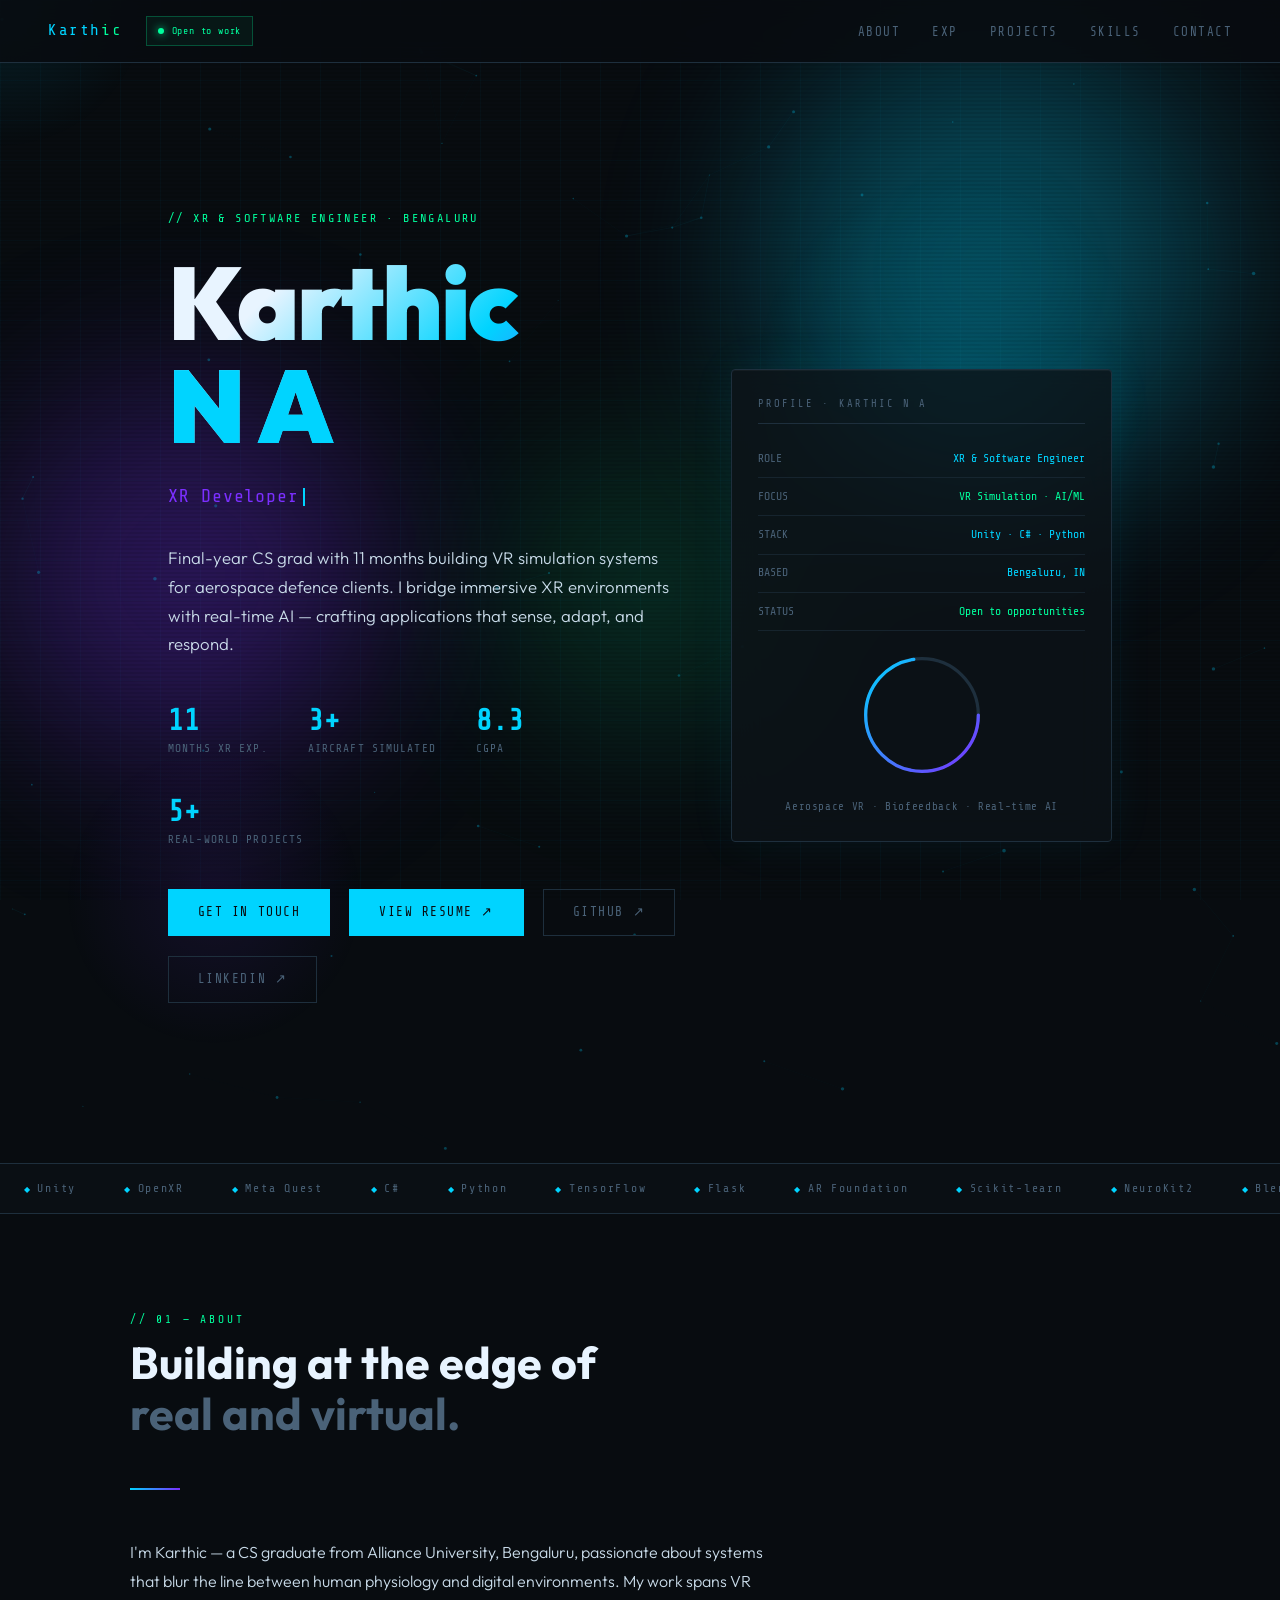
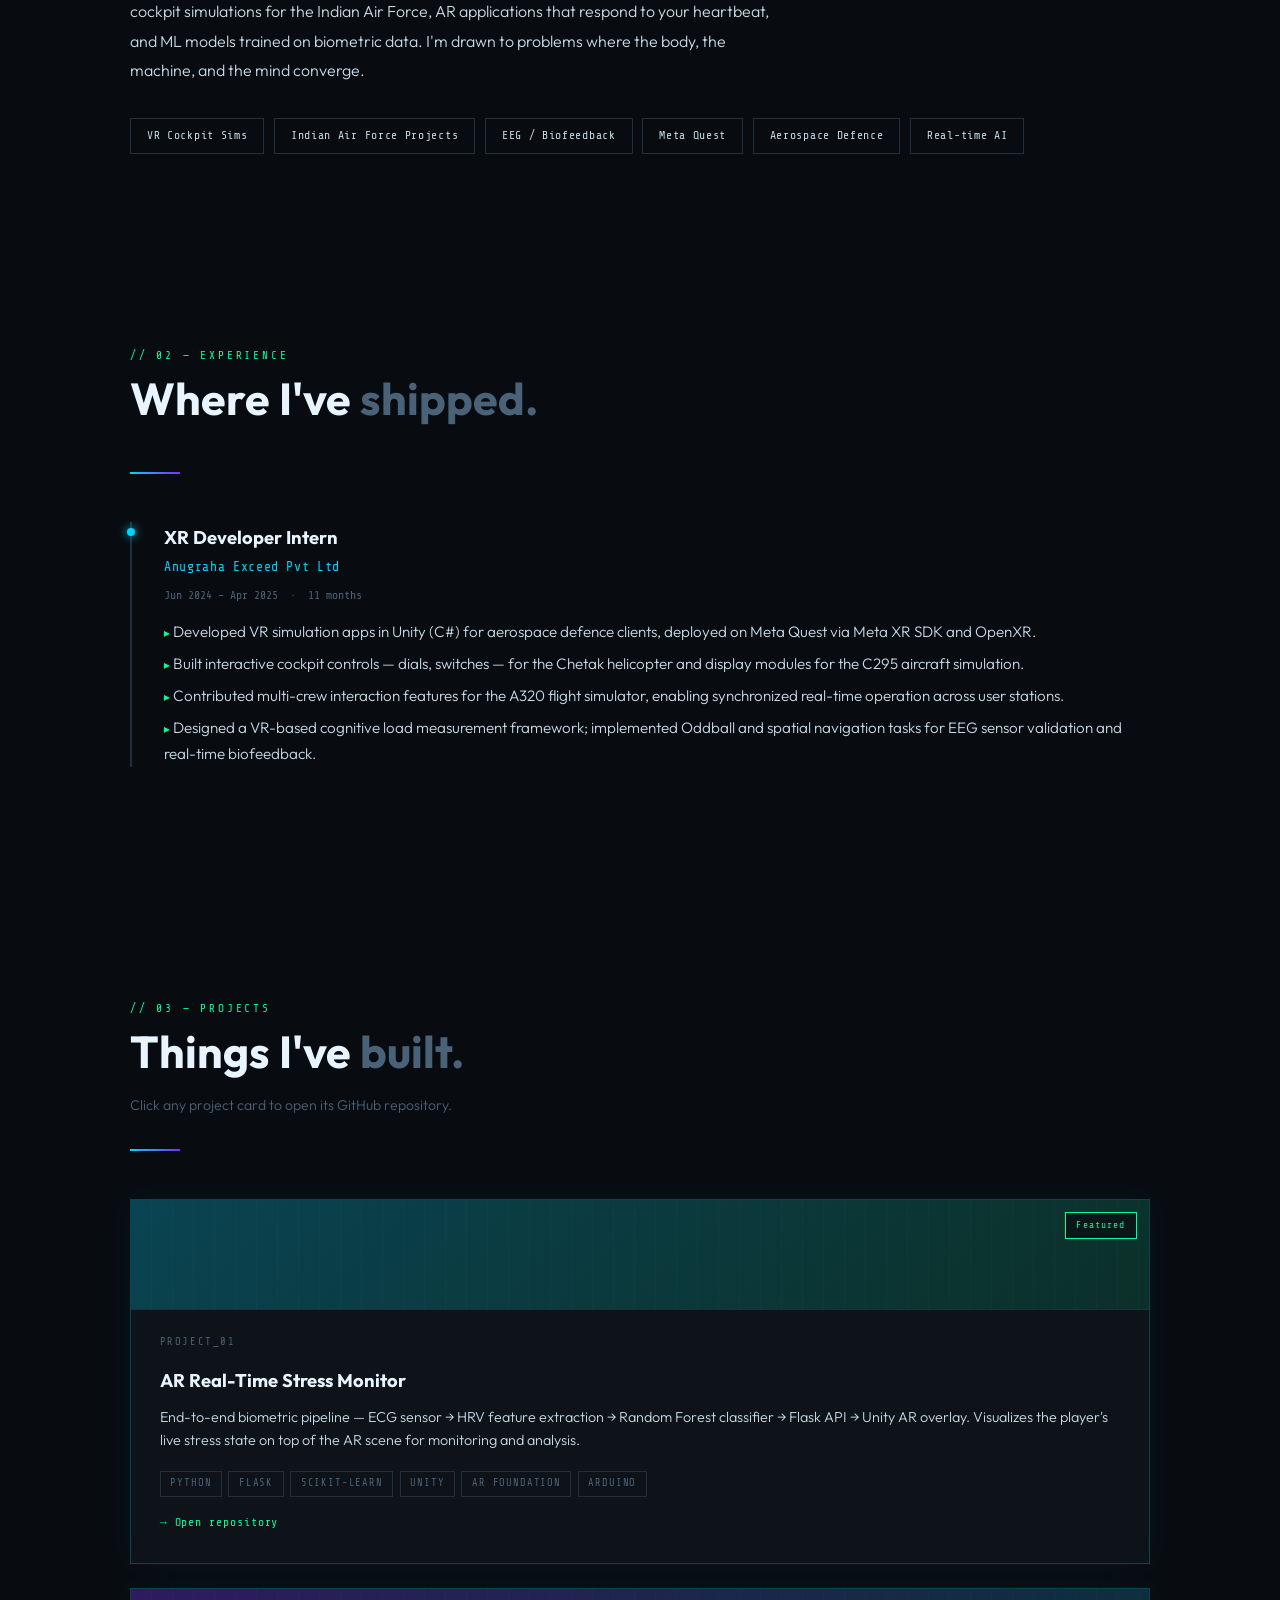
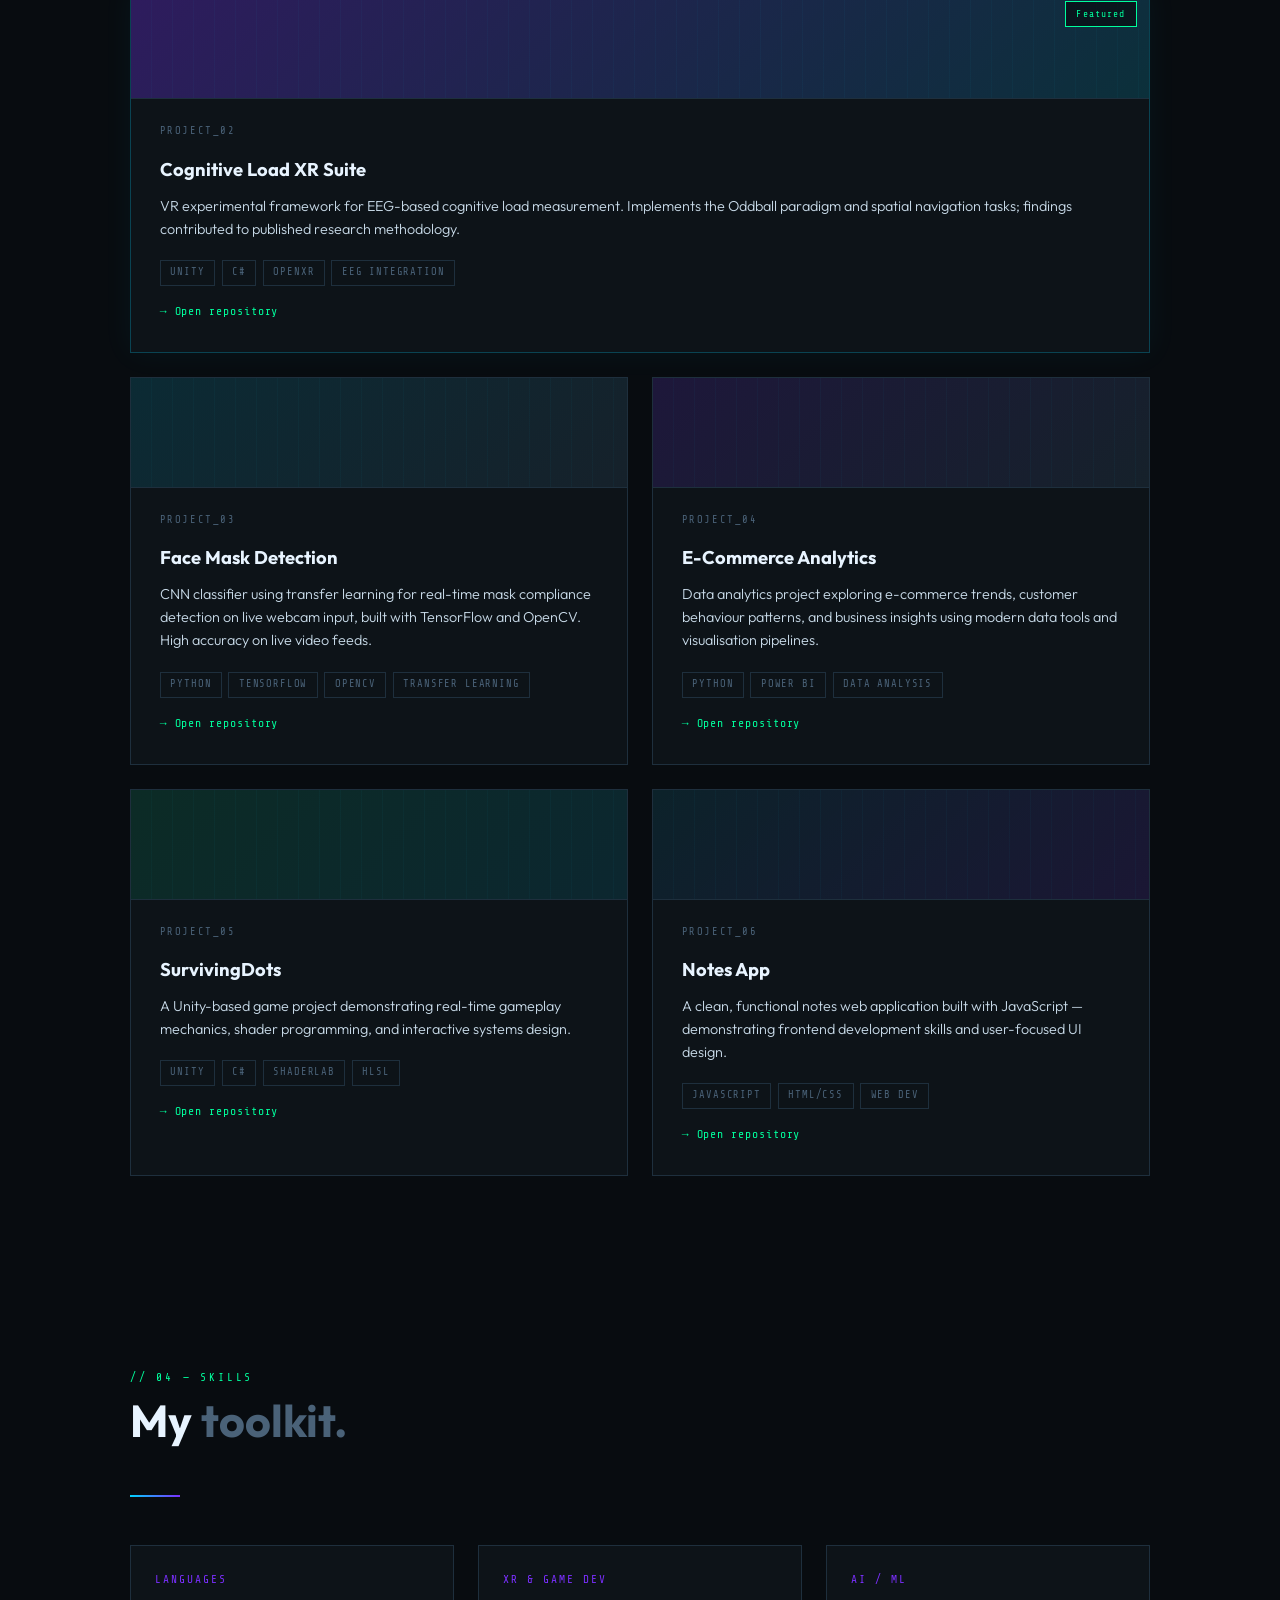
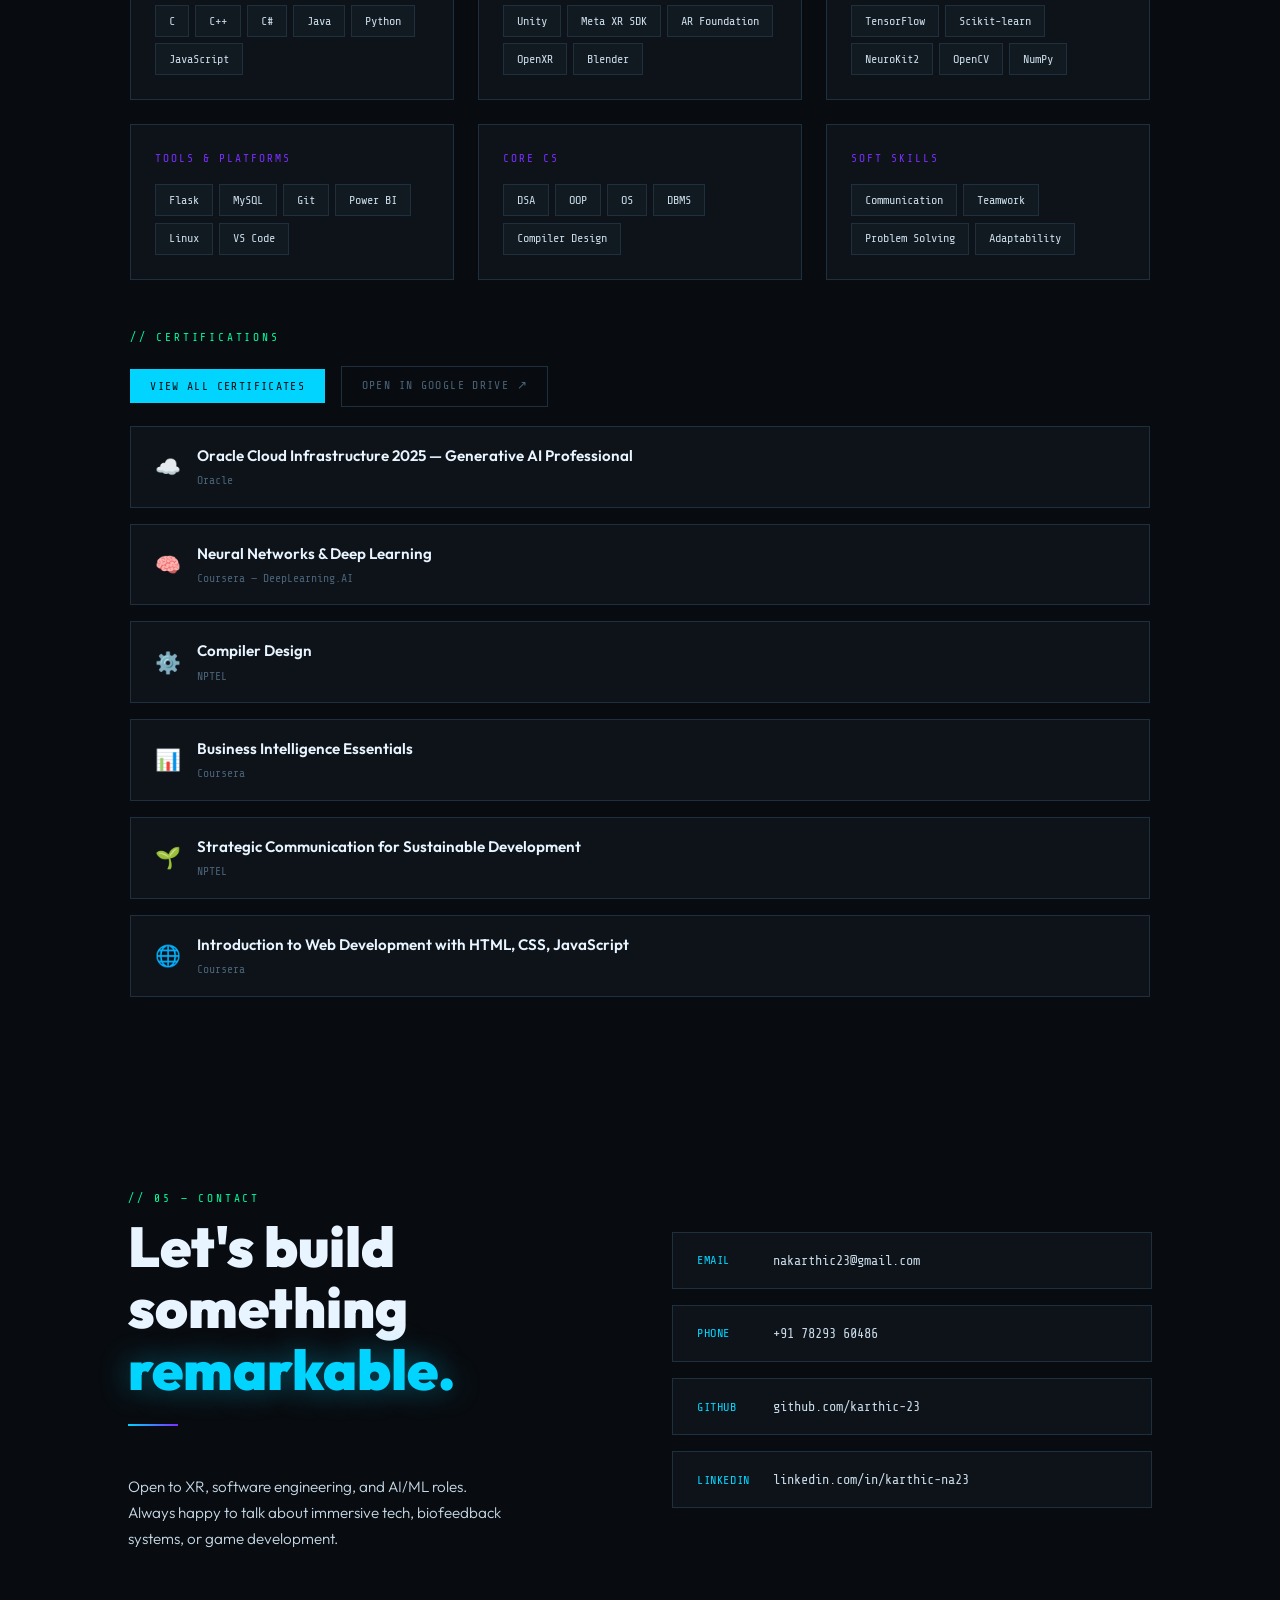
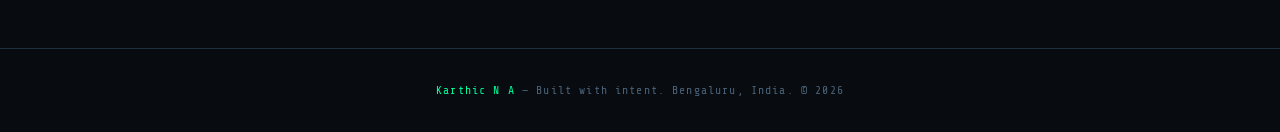
==== index.html @ c088cf27 "Rename Karthic-Portfolio.html to index.html" ====
<!DOCTYPE html>
<html lang="en">
<head>
<meta charset="UTF-8" />
<meta name="viewport" content="width=device-width, initial-scale=1.0"/>
<title>Karthic N A — XR & Software Engineer</title>
<meta name="description" content="Karthic N A — XR & Software Engineer. VR simulation, Unity, AI/ML, biofeedback systems. Bengaluru, India." />
<link rel="preconnect" href="https://fonts.googleapis.com" />
<link rel="preconnect" href="https://fonts.gstatic.com" crossorigin />
<link href="https://fonts.googleapis.com/css2?family=Share+Tech+Mono&family=Outfit:wght@300;400;600;700;900&display=swap" rel="stylesheet"/>
<style>
  :root {
    --bg: #080c10;
    --surface: #0d1318;
    --surface2: #121a21;
    --border: #1e2f3d;
    --accent: #00d4ff;
    --accent2: #7b2fff;
    --accent3: #00ff9d;
    --text: #c8dae8;
    --muted: #4a6278;
    --bright: #e8f4ff;
    --mono: 'Share Tech Mono', monospace;
    --sans: 'Outfit', sans-serif;
  }

  *, *::before, *::after { box-sizing: border-box; margin: 0; padding: 0; }

  html { scroll-behavior: smooth; }

  body {
    background: var(--bg);
    color: var(--text);
    font-family: var(--sans);
    font-weight: 300;
    line-height: 1.7;
    overflow-x: hidden;
  }

  body::before {
    content: '';
    position: fixed;
    inset: 0;
    background-image:
      linear-gradient(rgba(0,212,255,0.03) 1px, transparent 1px),
      linear-gradient(90deg, rgba(0,212,255,0.03) 1px, transparent 1px);
    background-size: 40px 40px;
    pointer-events: none;
    z-index: 0;
  }

  body::after {
    content: '';
    position: fixed;
    inset: 0;
    background: repeating-linear-gradient(0deg, transparent, transparent 2px, rgba(0,0,0,0.08) 2px, rgba(0,0,0,0.08) 4px);
    pointer-events: none;
    z-index: 0;
  }

  .bg-blobs {
    position: fixed;
    inset: 0;
    z-index: 0;
    pointer-events: none;
    overflow: hidden;
  }

  .blob {
    position: absolute;
    border-radius: 50%;
    filter: blur(90px);
    opacity: 0.3;
    animation: blobMove 20s ease-in-out infinite;
  }

  .blob.b1 {
    width: 450px;
    height: 450px;
    background: var(--accent);
    top: 5%;
    right: 5%;
  }

  .blob.b2 {
    width: 380px;
    height: 380px;
    background: var(--accent2);
    bottom: 15%;
    left: 0;
    animation-delay: -7s;
  }

  .blob.b3 {
    width: 280px;
    height: 280px;
    background: var(--accent3);
    top: 50%;
    left: 40%;
    opacity: 0.15;
    animation-delay: -12s;
  }

  @keyframes blobMove {
    0%, 100% { transform: translate(0, 0) scale(1); }
    33% { transform: translate(-30px, 40px) scale(1.08); }
    66% { transform: translate(25px, -20px) scale(0.95); }
  }

  .scroll-progress {
    position: fixed;
    top: 0;
    left: 0;
    height: 2px;
    width: 0%;
    background: linear-gradient(90deg, var(--accent), var(--accent3));
    z-index: 200;
    box-shadow: 0 0 14px var(--accent);
  }

  .cursor-glow {
    position: fixed;
    width: 300px;
    height: 300px;
    border-radius: 50%;
    background: radial-gradient(circle, rgba(0,212,255,0.1), transparent 70%);
    pointer-events: none;
    z-index: 1;
    transform: translate(-50%, -50%);
    transition: left 0.06s ease, top 0.06s ease;
  }

  nav {
    position: fixed;
    top: 0;
    left: 0;
    right: 0;
    z-index: 100;
    display: flex;
    justify-content: space-between;
    align-items: center;
    padding: 1rem 3rem;
    background: rgba(8,12,16,0.88);
    backdrop-filter: blur(14px);
    border-bottom: 1px solid var(--border);
  }

  .nav-left {
    display: flex;
    align-items: center;
    gap: 1.5rem;
  }

  .nav-logo {
    font-family: var(--mono);
    color: var(--accent);
    font-size: 1rem;
    letter-spacing: 0.1em;
    text-decoration: none;
    transition: opacity 0.2s;
  }

  .nav-logo:hover { opacity: 0.85; }
  .nav-logo span { color: var(--accent3); }

  .status-pill {
    font-family: var(--mono);
    font-size: 0.62rem;
    color: var(--accent3);
    letter-spacing: 0.08em;
    display: flex;
    align-items: center;
    gap: 0.45rem;
    padding: 0.35rem 0.7rem;
    border: 1px solid rgba(0,255,157,0.25);
    background: rgba(0,255,157,0.05);
  }

  .pulse-dot {
    width: 6px;
    height: 6px;
    border-radius: 50%;
    background: var(--accent3);
    box-shadow: 0 0 8px var(--accent3);
    animation: pulseDot 2s ease-in-out infinite;
  }

  @keyframes pulseDot {
    0%, 100% { opacity: 1; transform: scale(1); }
    50% { opacity: 0.45; transform: scale(0.8); }
  }

  .nav-right {
    display: flex;
    align-items: center;
    gap: 2rem;
  }

  nav ul {
    list-style: none;
    display: flex;
    gap: 2rem;
  }

  nav a.nav-link {
    font-family: var(--mono);
    font-size: 0.78rem;
    color: var(--muted);
    text-decoration: none;
    letter-spacing: 0.12em;
    text-transform: uppercase;
    transition: color 0.2s;
    position: relative;
  }

  nav a.nav-link::after {
    content: '';
    position: absolute;
    bottom: -4px;
    left: 0;
    right: 0;
    height: 1px;
    background: var(--accent);
    transform: scaleX(0);
    transition: transform 0.2s;
  }

  nav a.nav-link:hover,
  nav a.nav-link.active { color: var(--accent); }

  nav a.nav-link:hover::after,
  nav a.nav-link.active::after { transform: scaleX(1); }

  .nav-toggle {
    display: none;
    flex-direction: column;
    gap: 5px;
    background: none;
    border: none;
    cursor: pointer;
    padding: 4px;
  }

  .nav-toggle span {
    display: block;
    width: 22px;
    height: 2px;
    background: var(--accent);
    transition: transform 0.3s, opacity 0.3s;
  }

  nav.open .nav-toggle span:nth-child(1) { transform: translateY(7px) rotate(45deg); }
  nav.open .nav-toggle span:nth-child(2) { opacity: 0; }
  nav.open .nav-toggle span:nth-child(3) { transform: translateY(-7px) rotate(-45deg); }

  section {
    position: relative;
    z-index: 2;
    max-width: 1100px;
    margin: 0 auto;
    padding: 6rem 2.5rem;
  }

  #hero {
    position: relative;
    min-height: 100vh;
    max-width: 100%;
    overflow: hidden;
    z-index: 2;
  }

  #heroCanvas {
    position: absolute;
    inset: 0;
    width: 100%;
    height: 100%;
    z-index: 0;
    opacity: 0.5;
    pointer-events: none;
  }

  .hero-glow {
    position: absolute;
    top: 15%;
    right: 10%;
    width: 400px;
    height: 400px;
    background: radial-gradient(circle, rgba(0,212,255,0.1) 0%, transparent 70%);
    pointer-events: none;
    z-index: 1;
    animation: pulse 4s ease-in-out infinite;
  }

  .hero-glow2 {
    position: absolute;
    bottom: 10%;
    left: 5%;
    width: 300px;
    height: 300px;
    background: radial-gradient(circle, rgba(123,47,255,0.1) 0%, transparent 70%);
    pointer-events: none;
    z-index: 1;
    animation: pulse 5s 1s ease-in-out infinite;
  }

  .hero-grid {
    position: relative;
    z-index: 2;
    display: grid;
    grid-template-columns: 1.15fr 0.85fr;
    gap: 3rem;
    align-items: center;
    max-width: 1200px;
    margin: 0 auto;
    padding: 7rem 10vw 4rem;
    min-height: 100vh;
  }

  .hero-tag {
    font-family: var(--mono);
    font-size: 0.75rem;
    color: var(--accent3);
    letter-spacing: 0.2em;
    text-transform: uppercase;
    margin-bottom: 1.5rem;
    animation: fadeUp 0.6s ease both;
  }

  .hero-name {
    font-family: var(--sans);
    font-weight: 900;
    font-size: clamp(3rem, 8vw, 6.5rem);
    line-height: 1;
    letter-spacing: -0.02em;
    animation: fadeUp 0.6s 0.1s ease both;
    background: linear-gradient(135deg, var(--bright) 20%, var(--accent) 55%, var(--accent2) 90%);
    -webkit-background-clip: text;
    -webkit-text-fill-color: transparent;
    background-clip: text;
  }

  .hero-name .accent {
    -webkit-text-fill-color: var(--accent);
    background: none;
  }

  .hero-title {
    font-family: var(--mono);
    font-size: clamp(0.9rem, 2vw, 1.15rem);
    color: var(--accent2);
    margin-top: 1.5rem;
    letter-spacing: 0.05em;
    min-height: 1.5em;
    animation: fadeUp 0.6s 0.2s ease both;
  }

  .hero-bio {
    max-width: 540px;
    margin-top: 2rem;
    font-size: 1.05rem;
    color: var(--text);
    animation: fadeUp 0.6s 0.3s ease both;
  }

  .hero-links {
    display: flex;
    gap: 1.2rem;
    margin-top: 2.5rem;
    flex-wrap: wrap;
    animation: fadeUp 0.6s 0.4s ease both;
  }

  .btn {
    font-family: var(--mono);
    font-size: 0.8rem;
    letter-spacing: 0.12em;
    text-transform: uppercase;
    padding: 0.75rem 1.8rem;
    border: 1px solid;
    text-decoration: none;
    transition: all 0.25s;
    display: inline-flex;
    align-items: center;
    gap: 0.5rem;
  }

  .btn-primary {
    background: var(--accent);
    border-color: var(--accent);
    color: var(--bg);
  }

  .btn-primary:hover {
    background: transparent;
    color: var(--accent);
    box-shadow: 0 0 24px rgba(0,212,255,0.35);
  }

  .btn-ghost {
    background: transparent;
    border-color: var(--border);
    color: var(--muted);
  }

  .btn-ghost:hover {
    border-color: var(--accent);
    color: var(--accent);
  }

  .hud-panel {
    background: rgba(13,19,24,0.8);
    border: 1px solid var(--border);
    backdrop-filter: blur(18px);
    padding: 1.6rem;
    border-radius: 4px;
    box-shadow: 0 0 50px rgba(0,212,255,0.06), inset 0 1px 0 rgba(255,255,255,0.04);
    animation: floatHud 7s ease-in-out infinite, fadeUp 0.8s 0.3s ease both;
  }

  @keyframes floatHud {
    0%, 100% { transform: translateY(0); }
    50% { transform: translateY(-12px); }
  }

  .hud-header {
    font-family: var(--mono);
    font-size: 0.65rem;
    color: var(--muted);
    letter-spacing: 0.2em;
    margin-bottom: 1rem;
    padding-bottom: 0.6rem;
    border-bottom: 1px solid var(--border);
  }

  .hud-row {
    display: flex;
    justify-content: space-between;
    font-family: var(--mono);
    font-size: 0.72rem;
    padding: 0.55rem 0;
    border-bottom: 1px solid rgba(30,47,61,0.6);
    color: var(--muted);
  }

  .hud-val { color: var(--accent); }
  .hud-val.ok { color: var(--accent3); }

  .hud-ring-wrap {
    display: flex;
    justify-content: center;
    margin: 1.2rem 0;
  }

  .hud-ring {
    width: 130px;
    height: 130px;
  }

  .ring-spin {
    transform-origin: center;
    animation: spin 14s linear infinite;
  }

  @keyframes spin { to { transform: rotate(360deg); } }

  .hud-caption {
    font-family: var(--mono);
    font-size: 0.68rem;
    color: var(--muted);
    text-align: center;
    letter-spacing: 0.06em;
    line-height: 1.5;
  }

  .hud-bars {
    display: flex;
    gap: 4px;
    margin-top: 1rem;
    height: 28px;
    align-items: flex-end;
  }

  .hud-bar {
    flex: 1;
    background: linear-gradient(180deg, var(--accent), transparent);
    border-radius: 2px 2px 0 0;
    animation: barPulse 1.2s ease-in-out infinite;
    opacity: 0.7;
  }

  .hud-bar:nth-child(1) { height: 40%; animation-delay: 0s; }
  .hud-bar:nth-child(2) { height: 70%; animation-delay: 0.15s; }
  .hud-bar:nth-child(3) { height: 55%; animation-delay: 0.3s; }
  .hud-bar:nth-child(4) { height: 90%; animation-delay: 0.1s; }
  .hud-bar:nth-child(5) { height: 60%; animation-delay: 0.25s; }
  .hud-bar:nth-child(6) { height: 80%; animation-delay: 0.05s; }
  .hud-bar:nth-child(7) { height: 45%; animation-delay: 0.35s; }
  .hud-bar:nth-child(8) { height: 75%; animation-delay: 0.2s; }

  @keyframes barPulse {
    0%, 100% { opacity: 0.5; }
    50% { opacity: 1; }
  }

  .section-label {
    font-family: var(--mono);
    font-size: 0.7rem;
    color: var(--accent3);
    letter-spacing: 0.25em;
    text-transform: uppercase;
    margin-bottom: 0.5rem;
  }

  .section-title {
    font-family: var(--sans);
    font-weight: 700;
    font-size: clamp(1.8rem, 4vw, 2.8rem);
    color: var(--bright);
    line-height: 1.15;
    margin-bottom: 3rem;
  }

  .section-title .dim { color: var(--muted); }

  .divider {
    width: 50px;
    height: 2px;
    background: linear-gradient(90deg, var(--accent), var(--accent2));
    margin: 1rem 0 3rem;
  }

  .marquee-wrap {
    position: relative;
    z-index: 2;
    overflow: hidden;
    border-block: 1px solid var(--border);
    padding: 0.9rem 0;
    background: rgba(13,19,24,0.5);
  }

  .marquee-track {
    display: flex;
    width: max-content;
    animation: marquee 30s linear infinite;
  }

  .marquee-track span {
    font-family: var(--mono);
    font-size: 0.72rem;
    color: var(--muted);
    letter-spacing: 0.15em;
    padding: 0 1.5rem;
    white-space: nowrap;
  }

  .marquee-track span::before {
    content: '◆ ';
    color: var(--accent);
    font-size: 0.5rem;
  }

  @keyframes marquee {
    to { transform: translateX(-50%); }
  }

  .about-grid {
    display: grid;
    grid-template-columns: 1fr;
    gap: 2rem;
  }

  .about-text {
    max-width: 660px;
    font-size: 1rem;
    line-height: 1.85;
  }

  .about-chips {
    display: flex;
    flex-wrap: wrap;
    gap: 0.6rem;
  }

  .about-chip {
    font-family: var(--mono);
    font-size: 0.72rem;
    padding: 0.45rem 1rem;
    border: 1px solid var(--border);
    color: var(--text);
    letter-spacing: 0.06em;
    transition: all 0.25s;
  }

  .about-chip:hover {
    border-color: var(--accent);
    color: var(--accent);
    box-shadow: 0 0 16px rgba(0,212,255,0.15);
    transform: translateY(-2px);
  }

  .exp-block {
    border-left: 2px solid var(--border);
    padding-left: 2rem;
    margin-bottom: 2.5rem;
    position: relative;
    transition: border-color 0.3s;
  }

  .exp-block::before {
    content: '';
    position: absolute;
    left: -5px;
    top: 6px;
    width: 8px;
    height: 8px;
    background: var(--accent);
    border-radius: 50%;
    box-shadow: 0 0 10px var(--accent);
  }

  .exp-block:hover { border-color: var(--accent); }

  .exp-role {
    font-family: var(--sans);
    font-weight: 700;
    font-size: 1.15rem;
    color: var(--bright);
  }

  .exp-company {
    font-family: var(--mono);
    font-size: 0.82rem;
    color: var(--accent);
    letter-spacing: 0.05em;
    margin: 0.15rem 0 0.5rem;
  }

  .exp-date {
    font-family: var(--mono);
    font-size: 0.72rem;
    color: var(--muted);
    margin-bottom: 0.8rem;
  }

  .exp-block ul {
    list-style: none;
    display: flex;
    flex-direction: column;
    gap: 0.4rem;
  }

  .exp-block ul li::before {
    content: '▸ ';
    color: var(--accent3);
    font-size: 0.75rem;
  }

  .exp-block ul li { font-size: 0.95rem; color: var(--text); }

  .projects-grid {
    display: grid;
    grid-template-columns: repeat(2, 1fr);
    gap: 1.5rem;
  }

  .project-card {
    background: var(--surface);
    border: 1px solid var(--border);
    position: relative;
    overflow: hidden;
    transition: border-color 0.3s, transform 0.3s, box-shadow 0.3s;
    cursor: default;
    opacity: 0;
    transform: translateY(20px);
  }

  .project-card.visible-card {
    opacity: 1;
    transform: translateY(0);
  }

  .project-card::after {
    content: '';
    position: absolute;
    top: 0;
    left: 0;
    right: 0;
    height: 2px;
    background: linear-gradient(90deg, var(--accent), var(--accent2));
    transform: scaleX(0);
    transform-origin: left;
    transition: transform 0.3s;
    z-index: 2;
  }

  .project-card:hover {
    border-color: var(--accent);
    transform: translateY(-4px);
    box-shadow: 0 12px 40px rgba(0,0,0,0.35);
  }

  .project-card:hover::after { transform: scaleX(1); }

  .project-card.featured {
    grid-column: span 2;
    border-color: rgba(0,212,255,0.25);
    box-shadow: 0 0 30px rgba(0,212,255,0.05);
  }

  .project-thumb {
    height: 110px;
    background: var(--thumb, linear-gradient(135deg, rgba(0,212,255,0.15), rgba(123,47,255,0.2)));
    border-bottom: 1px solid var(--border);
    position: relative;
    display: flex;
    align-items: flex-end;
    padding: 0.8rem 1rem;
  }

  .project-thumb::before {
    content: '';
    position: absolute;
    inset: 0;
    background: repeating-linear-gradient(
      90deg,
      transparent,
      transparent 20px,
      rgba(0,212,255,0.03) 20px,
      rgba(0,212,255,0.03) 21px
    );
  }

  .project-badge {
    position: absolute;
    top: 12px;
    right: 12px;
    font-family: var(--mono);
    font-size: 0.6rem;
    padding: 0.25rem 0.65rem;
    border: 1px solid var(--accent3);
    color: var(--accent3);
    letter-spacing: 0.12em;
    background: rgba(8,12,16,0.7);
    z-index: 1;
  }

  .project-body { padding: 1.5rem 1.8rem 1.8rem; }

  .project-num {
    font-family: var(--mono);
    font-size: 0.65rem;
    color: var(--muted);
    letter-spacing: 0.15em;
    margin-bottom: 0.8rem;
  }

  .project-name {
    font-family: var(--sans);
    font-weight: 700;
    font-size: 1.15rem;
    color: var(--bright);
    margin-bottom: 0.6rem;
  }

  .project-desc {
    font-size: 0.9rem;
    color: var(--text);
    margin-bottom: 1.2rem;
    line-height: 1.6;
  }

  .tags {
    display: flex;
    flex-wrap: wrap;
    gap: 0.4rem;
  }

  .tag {
    font-family: var(--mono);
    font-size: 0.65rem;
    letter-spacing: 0.08em;
    padding: 0.2rem 0.6rem;
    border: 1px solid var(--border);
    color: var(--muted);
    text-transform: uppercase;
    transition: all 0.2s;
  }

  .project-card:hover .tag {
    border-color: rgba(0,212,255,0.3);
    color: var(--accent);
  }

  .project-link {
    display: inline-flex;
    align-items: center;
    gap: 0.4rem;
    font-family: var(--mono);
    font-size: 0.72rem;
    color: var(--accent3);
    text-decoration: none;
    margin-top: 1rem;
    letter-spacing: 0.08em;
    transition: color 0.2s;
  }

  .project-link:hover { color: var(--accent); }

  .skills-grid {
    display: grid;
    grid-template-columns: repeat(auto-fill, minmax(260px, 1fr));
    gap: 1.5rem;
  }

  .skill-group {
    background: var(--surface);
    border: 1px solid var(--border);
    padding: 1.5rem;
    transition: border-color 0.3s, transform 0.3s;
  }

  .skill-group:hover {
    border-color: var(--accent2);
    transform: translateY(-3px);
  }

  .skill-group-title {
    font-family: var(--mono);
    font-size: 0.7rem;
    color: var(--accent2);
    letter-spacing: 0.18em;
    text-transform: uppercase;
    margin-bottom: 1rem;
  }

  .skill-pills {
    display: flex;
    flex-wrap: wrap;
    gap: 0.4rem;
  }

  .pill {
    font-family: var(--mono);
    font-size: 0.75rem;
    padding: 0.3rem 0.8rem;
    background: var(--surface2);
    border: 1px solid var(--border);
    color: var(--text);
    transition: all 0.2s;
  }

  .skill-group:hover .pill {
    border-color: rgba(123,47,255,0.4);
    color: var(--accent2);
  }

  .cert-list {
    display: flex;
    flex-direction: column;
    gap: 1rem;
  }

  .cert-item {
    display: flex;
    align-items: center;
    gap: 1rem;
    width: 100%;
    background: var(--surface);
    border: 1px solid var(--border);
    padding: 1rem 1.5rem;
    transition: border-color 0.3s, transform 0.25s, box-shadow 0.25s;
    cursor: pointer;
    font: inherit;
    color: inherit;
    text-align: left;
  }

  button.cert-item {
    appearance: none;
  }

  .cert-item:hover {
    border-color: var(--accent3);
    transform: translateX(4px);
    box-shadow: 0 0 20px rgba(0,255,157,0.08);
  }

  .cert-item .cert-view-hint {
    font-family: var(--mono);
    font-size: 0.62rem;
    color: var(--accent3);
    letter-spacing: 0.08em;
    margin-left: auto;
    flex-shrink: 0;
    opacity: 0;
    transition: opacity 0.2s;
  }

  .cert-item:hover .cert-view-hint { opacity: 1; }

  .certs-actions {
    display: flex;
    flex-wrap: wrap;
    gap: 1rem;
    margin-bottom: 1.2rem;
    align-items: center;
  }

  .certs-actions .btn { font-size: 0.72rem; padding: 0.6rem 1.2rem; }

  a.project-card {
    display: block;
    text-decoration: none;
    color: inherit;
    cursor: pointer;
  }

  .modal-overlay {
    position: fixed;
    inset: 0;
    z-index: 300;
    background: rgba(8,12,16,0.92);
    backdrop-filter: blur(8px);
    display: flex;
    align-items: center;
    justify-content: center;
    padding: 1.5rem;
    opacity: 0;
    visibility: hidden;
    transition: opacity 0.3s, visibility 0.3s;
  }

  .modal-overlay.open {
    opacity: 1;
    visibility: visible;
  }

  .modal {
    width: min(920px, 100%);
    max-height: 90vh;
    background: var(--surface);
    border: 1px solid var(--border);
    border-radius: 4px;
    display: flex;
    flex-direction: column;
    box-shadow: 0 24px 80px rgba(0,0,0,0.5);
    transform: translateY(16px) scale(0.98);
    transition: transform 0.3s;
  }

  .modal-overlay.open .modal {
    transform: translateY(0) scale(1);
  }

  .modal-header {
    display: flex;
    justify-content: space-between;
    align-items: center;
    padding: 1rem 1.25rem;
    border-bottom: 1px solid var(--border);
  }

  .modal-header h3 {
    font-family: var(--mono);
    font-size: 0.85rem;
    color: var(--bright);
    letter-spacing: 0.1em;
    font-weight: 400;
  }

  .modal-close {
    background: none;
    border: 1px solid var(--border);
    color: var(--muted);
    width: 36px;
    height: 36px;
    font-size: 1.4rem;
    line-height: 1;
    cursor: pointer;
    transition: all 0.2s;
  }

  .modal-close:hover {
    border-color: var(--accent);
    color: var(--accent);
  }

  .modal-body {
    padding: 0;
    flex: 1;
    min-height: 0;
    overflow: hidden;
  }

  .modal-body iframe {
    width: 100%;
    height: min(55vh, 480px);
    border: none;
    background: var(--bg);
  }

  .modal-footer {
    padding: 1rem 1.25rem;
    border-top: 1px solid var(--border);
    display: flex;
    justify-content: flex-end;
    gap: 0.75rem;
  }

  .cert-icon { font-size: 1.3rem; flex-shrink: 0; }

  .cert-name {
    font-family: var(--sans);
    font-weight: 600;
    font-size: 0.95rem;
    color: var(--bright);
  }

  .cert-org {
    font-family: var(--mono);
    font-size: 0.72rem;
    color: var(--muted);
    margin-top: 0.15rem;
  }

  #contact {
    max-width: 100%;
    padding: 6rem 10vw;
    position: relative;
    z-index: 2;
  }

  .contact-inner {
    display: grid;
    grid-template-columns: 1fr 1fr;
    gap: 4rem;
    align-items: center;
    max-width: 1100px;
    margin: 0 auto;
  }

  .contact-tagline {
    font-family: var(--sans);
    font-weight: 900;
    font-size: clamp(2rem, 5vw, 3.5rem);
    color: var(--bright);
    line-height: 1.1;
  }

  .contact-tagline .glow {
    color: var(--accent);
    text-shadow: 0 0 30px rgba(0,212,255,0.4);
  }

  .contact-links {
    display: flex;
    flex-direction: column;
    gap: 1rem;
  }

  .contact-link {
    display: flex;
    align-items: center;
    gap: 1rem;
    text-decoration: none;
    padding: 1rem 1.5rem;
    background: var(--surface);
    border: 1px solid var(--border);
    transition: all 0.25s;
  }

  .contact-link:hover {
    border-color: var(--accent);
    transform: translateX(6px);
  }

  .contact-link-icon {
    font-family: var(--mono);
    font-size: 0.75rem;
    color: var(--accent);
    width: 60px;
    letter-spacing: 0.05em;
  }

  .contact-link-text {
    font-family: var(--mono);
    font-size: 0.85rem;
    color: var(--text);
    transition: color 0.25s;
  }

  .contact-link:hover .contact-link-text { color: var(--accent); }

  footer {
    position: relative;
    z-index: 2;
    text-align: center;
    padding: 2rem;
    border-top: 1px solid var(--border);
    font-family: var(--mono);
    font-size: 0.72rem;
    color: var(--muted);
    letter-spacing: 0.1em;
  }

  footer span { color: var(--accent3); }

  @keyframes fadeUp {
    from { opacity: 0; transform: translateY(20px); }
    to { opacity: 1; transform: translateY(0); }
  }

  @keyframes pulse {
    0%, 100% { opacity: 0.5; transform: scale(1); }
    50% { opacity: 1; transform: scale(1.1); }
  }

  .reveal {
    opacity: 0;
    transform: translateY(30px);
    transition: opacity 0.7s ease, transform 0.7s ease;
  }

  .reveal.visible {
    opacity: 1;
    transform: translateY(0);
  }

  .cursor {
    display: inline-block;
    width: 2px;
    height: 1em;
    background: var(--accent);
    margin-left: 4px;
    vertical-align: text-bottom;
    animation: blink 1s step-end infinite;
  }

  @keyframes blink { 50% { opacity: 0; } }

  .stat-row {
    display: flex;
    gap: 2.5rem;
    margin-top: 3rem;
    flex-wrap: wrap;
    animation: fadeUp 0.6s 0.5s ease both;
  }

  .stat { font-family: var(--mono); }

  .stat-num {
    font-size: 1.8rem;
    font-weight: 700;
    color: var(--accent);
    line-height: 1;
  }

  .stat-label {
    font-size: 0.7rem;
    color: var(--muted);
    letter-spacing: 0.1em;
    text-transform: uppercase;
    margin-top: 0.2rem;
  }

  @media (max-width: 900px) {
    .hero-grid {
      grid-template-columns: 1fr;
      padding-top: 6rem;
    }
    .hero-right { order: -1; }
    .hud-panel { max-width: 400px; margin: 0 auto; }
    .status-pill { display: none; }
  }

  @media (max-width: 768px) {
    nav { padding: 1rem 1.5rem; }
    .nav-toggle { display: flex; }
    .nav-right ul {
      position: fixed;
      top: 57px;
      left: 0;
      right: 0;
      flex-direction: column;
      background: rgba(8,12,16,0.97);
      padding: 1.5rem;
      gap: 1.2rem;
      border-bottom: 1px solid var(--border);
      transform: translateY(-120%);
      opacity: 0;
      pointer-events: none;
      transition: transform 0.3s, opacity 0.3s;
    }
    nav.open .nav-right ul {
      transform: translateY(0);
      opacity: 1;
      pointer-events: auto;
    }
    .hero-grid { padding-left: 1.5rem; padding-right: 1.5rem; }
    section { padding: 4rem 1.5rem; }
    #contact { padding: 4rem 1.5rem; }
    .contact-inner { grid-template-columns: 1fr; gap: 2rem; }
    .projects-grid { grid-template-columns: 1fr; }
    .project-card.featured { grid-column: span 1; }
    .skills-grid { grid-template-columns: 1fr; }
    .cursor-glow { display: none; }
  }

  @media (prefers-reduced-motion: reduce) {
    *, *::before, *::after {
      animation-duration: 0.01ms !important;
      animation-iteration-count: 1 !important;
      transition-duration: 0.01ms !important;
    }
    .blob, #heroCanvas, .cursor-glow { display: none; }
    .project-card { opacity: 1; transform: none; }
    .reveal { opacity: 1; transform: none; }
  }
</style>
</head>
<body>

<div class="scroll-progress" id="scrollProgress"></div>
<div class="cursor-glow" id="cursorGlow" aria-hidden="true"></div>

<div class="bg-blobs" aria-hidden="true">
  <div class="blob b1"></div>
  <div class="blob b2"></div>
  <div class="blob b3"></div>
</div>

<nav id="mainNav">
  <div class="nav-left">
    <a href="#hero" class="nav-logo">Karth<span>ic</span></a>
    <span class="status-pill"><span class="pulse-dot"></span> Open to work</span>
  </div>
  <div class="nav-right">
    <button class="nav-toggle" id="navToggle" aria-label="Toggle menu" aria-expanded="false">
      <span></span><span></span><span></span>
    </button>
    <ul>
      <li><a href="#about" class="nav-link">About</a></li>
      <li><a href="#experience" class="nav-link">Exp</a></li>
      <li><a href="#projects" class="nav-link">Projects</a></li>
      <li><a href="#skills" class="nav-link">Skills</a></li>
      <li><a href="#contact" class="nav-link">Contact</a></li>
    </ul>
  </div>
</nav>

<section id="hero">
  <canvas id="heroCanvas" aria-hidden="true"></canvas>
  <div class="hero-glow"></div>
  <div class="hero-glow2"></div>

  <div class="hero-grid">
    <div class="hero-left">
      <div class="hero-tag">// XR &amp; Software Engineer · Bengaluru</div>
      <h1 class="hero-name">Karthic<br><span class="accent">N A</span></h1>
      <div class="hero-title">
        <span id="typedRole">XR Developer</span><span class="cursor"></span>
      </div>
      <p class="hero-bio">
        Final-year CS grad with 11 months building VR simulation systems for aerospace defence clients.
        I bridge immersive XR environments with real-time AI — crafting applications that sense, adapt, and respond.
      </p>
      <div class="stat-row">
        <div class="stat"><div class="stat-num" data-count="11">0</div><div class="stat-label">Months XR Exp.</div></div>
        <div class="stat"><div class="stat-num" data-count="3" data-suffix="+">0</div><div class="stat-label">Aircraft Simulated</div></div>
        <div class="stat"><div class="stat-num" data-count="8.3" data-decimals="1">0</div><div class="stat-label">CGPA</div></div>
        <div class="stat"><div class="stat-num" data-count="5" data-suffix="+">0</div><div class="stat-label">Real-world Projects</div></div>
      </div>
      <div class="hero-links">
        <a href="mailto:nakarthic23@gmail.com" class="btn btn-primary">Get in touch</a>
        <a href="https://drive.google.com/file/d/19muJ_uLG-dvjyix4NM0N7UQTKp5Um5oN/view" target="_blank" rel="noopener noreferrer" class="btn btn-primary">View Resume ↗</a>
        <a href="https://github.com/karthic-23" target="_blank" rel="noopener noreferrer" class="btn btn-ghost">GitHub ↗</a>
        <a href="https://linkedin.com/in/karthic-na23" target="_blank" rel="noopener noreferrer" class="btn btn-ghost">LinkedIn ↗</a>
      </div>
    </div>

    <div class="hero-right">
      <div class="hud-panel">
        <div class="hud-header">PROFILE · KARTHIC N A</div>
        <div class="hud-row"><span>ROLE</span><span class="hud-val">XR &amp; Software Engineer</span></div>
        <div class="hud-row"><span>FOCUS</span><span class="hud-val ok">VR Simulation · AI/ML</span></div>
        <div class="hud-row"><span>STACK</span><span class="hud-val">Unity · C# · Python</span></div>
        <div class="hud-row"><span>BASED</span><span class="hud-val">Bengaluru, IN</span></div>
        <div class="hud-row"><span>STATUS</span><span class="hud-val ok">Open to opportunities</span></div>
        <div class="hud-ring-wrap">
          <svg class="hud-ring" viewBox="0 0 120 120" aria-hidden="true">
            <circle cx="60" cy="60" r="52" fill="none" stroke="#1e2f3d" stroke-width="3"/>
            <circle class="ring-spin" cx="60" cy="60" r="52" fill="none" stroke="url(#ringGrad)" stroke-width="3"
              stroke-dasharray="327" stroke-dashoffset="90" stroke-linecap="round"/>
            <defs>
              <linearGradient id="ringGrad" x1="0" y1="0" x2="1" y2="1">
                <stop offset="0%" stop-color="#00d4ff"/>
                <stop offset="100%" stop-color="#7b2fff"/>
              </linearGradient>
            </defs>
          </svg>
        </div>
        <p class="hud-caption">Aerospace VR · Biofeedback · Real-time AI</p>
      </div>
    </div>
  </div>
</section>

<div class="marquee-wrap" aria-hidden="true">
  <div class="marquee-track">
    <span>Unity</span><span>OpenXR</span><span>Meta Quest</span><span>C#</span>
    <span>Python</span><span>TensorFlow</span><span>Flask</span><span>AR Foundation</span>
    <span>Scikit-learn</span><span>NeuroKit2</span><span>Blender</span><span>Meta XR SDK</span>
    <span>Unity</span><span>OpenXR</span><span>Meta Quest</span><span>C#</span>
    <span>Python</span><span>TensorFlow</span><span>Flask</span><span>AR Foundation</span>
    <span>Scikit-learn</span><span>NeuroKit2</span><span>Blender</span><span>Meta XR SDK</span>
  </div>
</div>

<section id="about">
  <div class="reveal">
    <div class="section-label">// 01 — about</div>
    <h2 class="section-title">Building at the edge of<br><span class="dim">real and virtual.</span></h2>
    <div class="divider"></div>
    <div class="about-grid">
      <p class="about-text">
        I'm Karthic — a CS graduate from Alliance University, Bengaluru, passionate about systems that blur the line between human physiology and digital environments. My work spans VR cockpit simulations for the Indian Air Force, AR applications that respond to your heartbeat, and ML models trained on biometric data. I'm drawn to problems where the body, the machine, and the mind converge.
      </p>
      <div class="about-chips">
        <span class="about-chip">VR Cockpit Sims</span>
        <span class="about-chip">Indian Air Force Projects</span>
        <span class="about-chip">EEG / Biofeedback</span>
        <span class="about-chip">Meta Quest</span>
        <span class="about-chip">Aerospace Defence</span>
        <span class="about-chip">Real-time AI</span>
      </div>
    </div>
  </div>
</section>

<section id="experience">
  <div class="reveal">
    <div class="section-label">// 02 — experience</div>
    <h2 class="section-title">Where I've <span class="dim">shipped.</span></h2>
    <div class="divider"></div>
    <div class="exp-block">
      <div class="exp-role">XR Developer Intern</div>
      <div class="exp-company">Anugraha Exceed Pvt Ltd</div>
      <div class="exp-date">Jun 2024 – Apr 2025 &nbsp;·&nbsp; 11 months</div>
      <ul>
        <li>Developed VR simulation apps in Unity (C#) for aerospace defence clients, deployed on Meta Quest via Meta XR SDK and OpenXR.</li>
        <li>Built interactive cockpit controls — dials, switches — for the Chetak helicopter and display modules for the C295 aircraft simulation.</li>
        <li>Contributed multi-crew interaction features for the A320 flight simulator, enabling synchronized real-time operation across user stations.</li>
        <li>Designed a VR-based cognitive load measurement framework; implemented Oddball and spatial navigation tasks for EEG sensor validation and real-time biofeedback.</li>
      </ul>
    </div>
  </div>
</section>

<section id="projects">
  <div class="reveal">
    <div class="section-label">// 03 — projects</div>
    <h2 class="section-title">Things I've <span class="dim">built.</span></h2>
    <p style="font-size:0.88rem; color:var(--muted); margin:-2rem 0 2rem; max-width:480px;">Click any project card to open its GitHub repository.</p>
    <div class="divider"></div>
    <div class="projects-grid">

      <a class="project-card featured" style="--thumb: linear-gradient(135deg, rgba(0,212,255,0.25), rgba(0,255,157,0.12));" href="https://github.com/karthic-23/AR-Stress-Detection" target="_blank" rel="noopener noreferrer" aria-label="AR Real-Time Stress Monitor — open GitHub repository">
        <div class="project-thumb">
          <span class="project-badge">Featured</span>
        </div>
        <div class="project-body">
          <div class="project-num">PROJECT_01</div>
          <div class="project-name">AR Real-Time Stress Monitor</div>
          <div class="project-desc">
            End-to-end biometric pipeline — ECG sensor → HRV feature extraction → Random Forest classifier → Flask API → Unity AR overlay. Visualizes the player's live stress state on top of the AR scene for monitoring and analysis.
          </div>
          <div class="tags">
            <span class="tag">Python</span>
            <span class="tag">Flask</span>
            <span class="tag">Scikit-learn</span>
            <span class="tag">Unity</span>
            <span class="tag">AR Foundation</span>
            <span class="tag">Arduino</span>
          </div>
          <span class="project-link">→ Open repository</span>
        </div>
      </a>

      <a class="project-card featured" style="--thumb: linear-gradient(135deg, rgba(123,47,255,0.3), rgba(0,212,255,0.15));" href="https://github.com/karthic-23/OddballTask" target="_blank" rel="noopener noreferrer" aria-label="Cognitive Load XR Suite — open GitHub repository">
        <div class="project-thumb">
          <span class="project-badge">Featured</span>
        </div>
        <div class="project-body">
          <div class="project-num">PROJECT_02</div>
          <div class="project-name">Cognitive Load XR Suite</div>
          <div class="project-desc">
            VR experimental framework for EEG-based cognitive load measurement. Implements the Oddball paradigm and spatial navigation tasks; findings contributed to published research methodology.
          </div>
          <div class="tags">
            <span class="tag">Unity</span>
            <span class="tag">C#</span>
            <span class="tag">OpenXR</span>
            <span class="tag">EEG Integration</span>
          </div>
          <span class="project-link">→ Open repository</span>
        </div>
      </a>

      <a class="project-card" style="--thumb: linear-gradient(135deg, rgba(0,212,255,0.12), rgba(30,47,61,0.5));" href="https://github.com/karthic-23/Face-Mask-Detection" target="_blank" rel="noopener noreferrer" aria-label="Face Mask Detection — open GitHub repository">
        <div class="project-thumb"></div>
        <div class="project-body">
          <div class="project-num">PROJECT_03</div>
          <div class="project-name">Face Mask Detection</div>
          <div class="project-desc">
            CNN classifier using transfer learning for real-time mask compliance detection on live webcam input, built with TensorFlow and OpenCV. High accuracy on live video feeds.
          </div>
          <div class="tags">
            <span class="tag">Python</span>
            <span class="tag">TensorFlow</span>
            <span class="tag">OpenCV</span>
            <span class="tag">Transfer Learning</span>
          </div>
          <span class="project-link">→ Open repository</span>
        </div>
      </a>

      <a class="project-card" style="--thumb: linear-gradient(135deg, rgba(123,47,255,0.15), rgba(30,47,61,0.5));" href="https://github.com/karthic-23/E-Commerce-Analytics" target="_blank" rel="noopener noreferrer" aria-label="E-Commerce Analytics — open GitHub repository">
        <div class="project-thumb"></div>
        <div class="project-body">
          <div class="project-num">PROJECT_04</div>
          <div class="project-name">E-Commerce Analytics</div>
          <div class="project-desc">
            Data analytics project exploring e-commerce trends, customer behaviour patterns, and business insights using modern data tools and visualisation pipelines.
          </div>
          <div class="tags">
            <span class="tag">Python</span>
            <span class="tag">Power BI</span>
            <span class="tag">Data Analysis</span>
          </div>
          <span class="project-link">→ Open repository</span>
        </div>
      </a>

      <a class="project-card" style="--thumb: linear-gradient(135deg, rgba(0,255,157,0.1), rgba(0,212,255,0.1));" href="https://github.com/karthic-23/SurvivingDots" target="_blank" rel="noopener noreferrer" aria-label="SurvivingDots — open GitHub repository">
        <div class="project-thumb"></div>
        <div class="project-body">
          <div class="project-num">PROJECT_05</div>
          <div class="project-name">SurvivingDots</div>
          <div class="project-desc">
            A Unity-based game project demonstrating real-time gameplay mechanics, shader programming, and interactive systems design.
          </div>
          <div class="tags">
            <span class="tag">Unity</span>
            <span class="tag">C#</span>
            <span class="tag">ShaderLab</span>
            <span class="tag">HLSL</span>
          </div>
          <span class="project-link">→ Open repository</span>
        </div>
      </a>

      <a class="project-card" style="--thumb: linear-gradient(135deg, rgba(0,212,255,0.08), rgba(123,47,255,0.12));" href="https://github.com/karthic-23/notes-app" target="_blank" rel="noopener noreferrer" aria-label="Notes App — open GitHub repository">
        <div class="project-thumb"></div>
        <div class="project-body">
          <div class="project-num">PROJECT_06</div>
          <div class="project-name">Notes App</div>
          <div class="project-desc">
            A clean, functional notes web application built with JavaScript — demonstrating frontend development skills and user-focused UI design.
          </div>
          <div class="tags">
            <span class="tag">JavaScript</span>
            <span class="tag">HTML/CSS</span>
            <span class="tag">Web Dev</span>
          </div>
          <span class="project-link">→ Open repository</span>
        </div>
      </a>

    </div>
  </div>
</section>

<section id="skills">
  <div class="reveal">
    <div class="section-label">// 04 — skills</div>
    <h2 class="section-title">My <span class="dim">toolkit.</span></h2>
    <div class="divider"></div>
    <div class="skills-grid">
      <div class="skill-group">
        <div class="skill-group-title">Languages</div>
        <div class="skill-pills">
          <span class="pill">C</span>
          <span class="pill">C++</span>
          <span class="pill">C#</span>
          <span class="pill">Java</span>
          <span class="pill">Python</span>
          <span class="pill">JavaScript</span>
        </div>
      </div>
      <div class="skill-group">
        <div class="skill-group-title">XR &amp; Game Dev</div>
        <div class="skill-pills">
          <span class="pill">Unity</span>
          <span class="pill">Meta XR SDK</span>
          <span class="pill">AR Foundation</span>
          <span class="pill">OpenXR</span>
          <span class="pill">Blender</span>
        </div>
      </div>
      <div class="skill-group">
        <div class="skill-group-title">AI / ML</div>
        <div class="skill-pills">
          <span class="pill">TensorFlow</span>
          <span class="pill">Scikit-learn</span>
          <span class="pill">NeuroKit2</span>
          <span class="pill">OpenCV</span>
          <span class="pill">NumPy</span>
        </div>
      </div>
      <div class="skill-group">
        <div class="skill-group-title">Tools &amp; Platforms</div>
        <div class="skill-pills">
          <span class="pill">Flask</span>
          <span class="pill">MySQL</span>
          <span class="pill">Git</span>
          <span class="pill">Power BI</span>
          <span class="pill">Linux</span>
          <span class="pill">VS Code</span>
        </div>
      </div>
      <div class="skill-group">
        <div class="skill-group-title">Core CS</div>
        <div class="skill-pills">
          <span class="pill">DSA</span>
          <span class="pill">OOP</span>
          <span class="pill">OS</span>
          <span class="pill">DBMS</span>
          <span class="pill">Compiler Design</span>
        </div>
      </div>
      <div class="skill-group">
        <div class="skill-group-title">Soft Skills</div>
        <div class="skill-pills">
          <span class="pill">Communication</span>
          <span class="pill">Teamwork</span>
          <span class="pill">Problem Solving</span>
          <span class="pill">Adaptability</span>
        </div>
      </div>
    </div>

    <div id="certifications" style="margin-top: 3rem;">
      <div class="section-label" style="margin-bottom:1.2rem;">// certifications</div>
      <div class="certs-actions">
        <button type="button" class="btn btn-primary" id="openCertsModal">View all certificates</button>
        <a href="https://drive.google.com/drive/folders/17b_NKDeU9cYBqfiPqCEO_mkUFvGtRcT1" target="_blank" rel="noopener noreferrer" class="btn btn-ghost">Open in Google Drive ↗</a>
      </div>
      <div class="cert-list">
        <div class="cert-item">
          <div class="cert-icon">☁️</div>
          <div>
            <div class="cert-name">Oracle Cloud Infrastructure 2025 — Generative AI Professional</div>
            <div class="cert-org">Oracle</div>
          </div>
        </div>
        <div class="cert-item">
          <div class="cert-icon">🧠</div>
          <div>
            <div class="cert-name">Neural Networks &amp; Deep Learning</div>
            <div class="cert-org">Coursera — DeepLearning.AI</div>
          </div>
        </div>
        <div class="cert-item">
          <div class="cert-icon">⚙️</div>
          <div>
            <div class="cert-name">Compiler Design</div>
            <div class="cert-org">NPTEL</div>
          </div>
        </div>
        <div class="cert-item">
          <div class="cert-icon">📊</div>
          <div>
            <div class="cert-name">Business Intelligence Essentials</div>
            <div class="cert-org">Coursera</div>
          </div>
        </div>
        <div class="cert-item">
          <div class="cert-icon">🌱</div>
          <div>
            <div class="cert-name">Strategic Communication for Sustainable Development</div>
            <div class="cert-org">NPTEL</div>
          </div>
        </div>
        <div class="cert-item">
          <div class="cert-icon">🌐</div>
          <div>
            <div class="cert-name">Introduction to Web Development with HTML, CSS, JavaScript</div>
            <div class="cert-org">Coursera</div>
          </div>
        </div>
      </div>
    </div>
  </div>
</section>

<div id="contact">
  <div class="reveal contact-inner">
    <div>
      <div class="section-label">// 05 — contact</div>
      <div class="contact-tagline">
        Let's build<br>something<br><span class="glow">remarkable.</span>
      </div>
      <div class="divider" style="margin-top:1.5rem;"></div>
      <p style="font-size:0.95rem; color:var(--text); max-width:380px;">
        Open to XR, software engineering, and AI/ML roles. Always happy to talk about immersive tech, biofeedback systems, or game development.
      </p>
    </div>
    <div class="contact-links">
      <a class="contact-link" href="mailto:nakarthic23@gmail.com">
        <span class="contact-link-icon">EMAIL</span>
        <span class="contact-link-text">nakarthic23@gmail.com</span>
      </a>
      <a class="contact-link" href="tel:+917829360486">
        <span class="contact-link-icon">PHONE</span>
        <span class="contact-link-text">+91 78293 60486</span>
      </a>
      <a class="contact-link" href="https://github.com/karthic-23" target="_blank" rel="noopener noreferrer">
        <span class="contact-link-icon">GITHUB</span>
        <span class="contact-link-text">github.com/karthic-23</span>
      </a>
      <a class="contact-link" href="https://linkedin.com/in/karthic-na23" target="_blank" rel="noopener noreferrer">
        <span class="contact-link-icon">LINKEDIN</span>
        <span class="contact-link-text">linkedin.com/in/karthic-na23</span>
      </a>
    </div>
  </div>
</div>

<div class="modal-overlay" id="certsModal" aria-hidden="true" role="dialog" aria-labelledby="certsModalTitle">
  <div class="modal">
    <div class="modal-header">
      <h3 id="certsModalTitle">// CERTIFICATIONS — GOOGLE DRIVE</h3>
      <button type="button" class="modal-close" id="closeCertsModal" aria-label="Close">&times;</button>
    </div>
    <div class="modal-body">
      <iframe
        id="certsFrame"
        title="Karthic certifications folder"
        src="https://drive.google.com/embeddedfolderview?id=17b_NKDeU9cYBqfiPqCEO_mkUFvGtRcT1#grid"
        loading="lazy"
      ></iframe>
    </div>
    <div class="modal-footer">
      <a href="https://drive.google.com/drive/folders/17b_NKDeU9cYBqfiPqCEO_mkUFvGtRcT1" target="_blank" rel="noopener noreferrer" class="btn btn-ghost">Open full folder ↗</a>
    </div>
  </div>
</div>

<footer>
  <span>Karthic N A</span> — Built with intent. Bengaluru, India. © 2026
</footer>

<script>
(function () {
  const reduced = window.matchMedia('(prefers-reduced-motion: reduce)').matches;

  // Scroll progress
  const progress = document.getElementById('scrollProgress');
  window.addEventListener('scroll', () => {
    const h = document.documentElement.scrollHeight - window.innerHeight;
    if (progress && h > 0) progress.style.width = (window.scrollY / h * 100) + '%';
  }, { passive: true });

  // Cursor glow
  const glow = document.getElementById('cursorGlow');
  if (glow && !reduced) {
    document.addEventListener('mousemove', (e) => {
      glow.style.left = e.clientX + 'px';
      glow.style.top = e.clientY + 'px';
    }, { passive: true });
  }

  // Certifications modal (Google Drive)
  const certsModal = document.getElementById('certsModal');
  const openCerts = () => {
    if (!certsModal) return;
    certsModal.classList.add('open');
    certsModal.setAttribute('aria-hidden', 'false');
    document.body.style.overflow = 'hidden';
  };
  const closeCerts = () => {
    if (!certsModal) return;
    certsModal.classList.remove('open');
    certsModal.setAttribute('aria-hidden', 'true');
    document.body.style.overflow = '';
  };
  document.getElementById('openCertsModal')?.addEventListener('click', openCerts);
  document.querySelectorAll('[data-open-certs]').forEach((el) => el.addEventListener('click', openCerts));
  document.getElementById('closeCertsModal')?.addEventListener('click', closeCerts);
  certsModal?.addEventListener('click', (e) => { if (e.target === certsModal) closeCerts(); });
  document.addEventListener('keydown', (e) => {
    if (e.key === 'Escape' && certsModal?.classList.contains('open')) closeCerts();
  });

  // Mobile nav
  const nav = document.getElementById('mainNav');
  const toggle = document.getElementById('navToggle');
  toggle?.addEventListener('click', () => {
    const open = nav.classList.toggle('open');
    toggle.setAttribute('aria-expanded', open);
  });
  document.querySelectorAll('.nav-link').forEach((link) => {
    link.addEventListener('click', () => {
      nav.classList.remove('open');
      toggle?.setAttribute('aria-expanded', 'false');
    });
  });

  // Active nav on scroll
  const sections = document.querySelectorAll('section[id], #contact');
  const navLinks = document.querySelectorAll('.nav-link');
  window.addEventListener('scroll', () => {
    let current = 'hero';
    sections.forEach((s) => {
      if (window.scrollY >= s.offsetTop - 140) current = s.id;
    });
    navLinks.forEach((a) => {
      a.classList.toggle('active', a.getAttribute('href') === '#' + current);
    });
  }, { passive: true });

  // Scroll reveal
  const reveals = document.querySelectorAll('.reveal');
  const revealObs = new IntersectionObserver((entries) => {
    entries.forEach((e) => {
      if (e.isIntersecting) e.target.classList.add('visible');
    });
  }, { threshold: 0.12 });
  reveals.forEach((r) => revealObs.observe(r));

  // Project cards stagger
  const cards = document.querySelectorAll('.project-card');
  const cardObs = new IntersectionObserver((entries) => {
    entries.forEach((e) => {
      if (e.isIntersecting) {
        cards.forEach((card, i) => {
          setTimeout(() => card.classList.add('visible-card'), i * 80);
        });
        cardObs.disconnect();
      }
    });
  }, { threshold: 0.08 });
  if (cards.length) cardObs.observe(cards[0].parentElement);

  // Stat counters
  function animateCount(el) {
    const target = parseFloat(el.dataset.count);
    const decimals = parseInt(el.dataset.decimals || '0', 10);
    const suffix = el.dataset.suffix || '';
    const duration = 1600;
    const start = performance.now();
    function tick(now) {
      const t = Math.min((now - start) / duration, 1);
      const eased = 1 - Math.pow(1 - t, 3);
      el.textContent = (target * eased).toFixed(decimals) + suffix;
      if (t < 1) requestAnimationFrame(tick);
    }
    requestAnimationFrame(tick);
  }

  const statObs = new IntersectionObserver((entries) => {
    entries.forEach((e) => {
      if (e.isIntersecting && !e.target.dataset.done) {
        e.target.dataset.done = '1';
        animateCount(e.target);
      }
    });
  }, { threshold: 0.5 });
  document.querySelectorAll('.stat-num[data-count]').forEach((s) => statObs.observe(s));

  // Typing roles
  if (!reduced) {
    const roles = ['XR Developer', 'Unity Engineer', 'AI/ML Builder', 'Biofeedback Systems'];
    const el = document.getElementById('typedRole');
    let ri = 0, ci = 0, deleting = false;
    function typeLoop() {
      if (!el) return;
      const word = roles[ri];
      el.textContent = deleting ? word.slice(0, ci--) : word.slice(0, ++ci);
      if (!deleting && ci === word.length) {
        deleting = true;
        setTimeout(typeLoop, 2000);
        return;
      }
      if (deleting && ci === 0) {
        deleting = false;
        ri = (ri + 1) % roles.length;
      }
      setTimeout(typeLoop, deleting ? 45 : 85);
    }
    setTimeout(typeLoop, 1200);
  }

  // Particle canvas
  const canvas = document.getElementById('heroCanvas');
  if (canvas && !reduced) {
    const ctx = canvas.getContext('2d');
    let w, h, particles = [];

    function resize() {
      const rect = canvas.parentElement.getBoundingClientRect();
      w = canvas.width = rect.width;
      h = canvas.height = rect.height;
    }

    function initParticles() {
      particles = [];
      const count = Math.min(70, Math.floor((w * h) / 12000));
      for (let i = 0; i < count; i++) {
        particles.push({
          x: Math.random() * w,
          y: Math.random() * h,
          vx: (Math.random() - 0.5) * 0.35,
          vy: (Math.random() - 0.5) * 0.35,
          r: Math.random() * 1.4 + 0.4
        });
      }
    }

    resize();
    initParticles();
    window.addEventListener('resize', () => { resize(); initParticles(); });

    function draw() {
      ctx.clearRect(0, 0, w, h);
      particles.forEach((p, i) => {
        p.x += p.vx;
        p.y += p.vy;
        if (p.x < 0 || p.x > w) p.vx *= -1;
        if (p.y < 0 || p.y > h) p.vy *= -1;
        ctx.beginPath();
        ctx.arc(p.x, p.y, p.r, 0, Math.PI * 2);
        ctx.fillStyle = 'rgba(0,212,255,0.55)';
        ctx.fill();
        for (let j = i + 1; j < particles.length; j++) {
          const q = particles[j];
          const d = Math.hypot(p.x - q.x, p.y - q.y);
          if (d < 110) {
            ctx.strokeStyle = `rgba(0,212,255,${0.12 * (1 - d / 110)})`;
            ctx.beginPath();
            ctx.moveTo(p.x, p.y);
            ctx.lineTo(q.x, q.y);
            ctx.stroke();
          }
        }
      });
      requestAnimationFrame(draw);
    }
    draw();
  }
})();
</script>
</body>
</html>
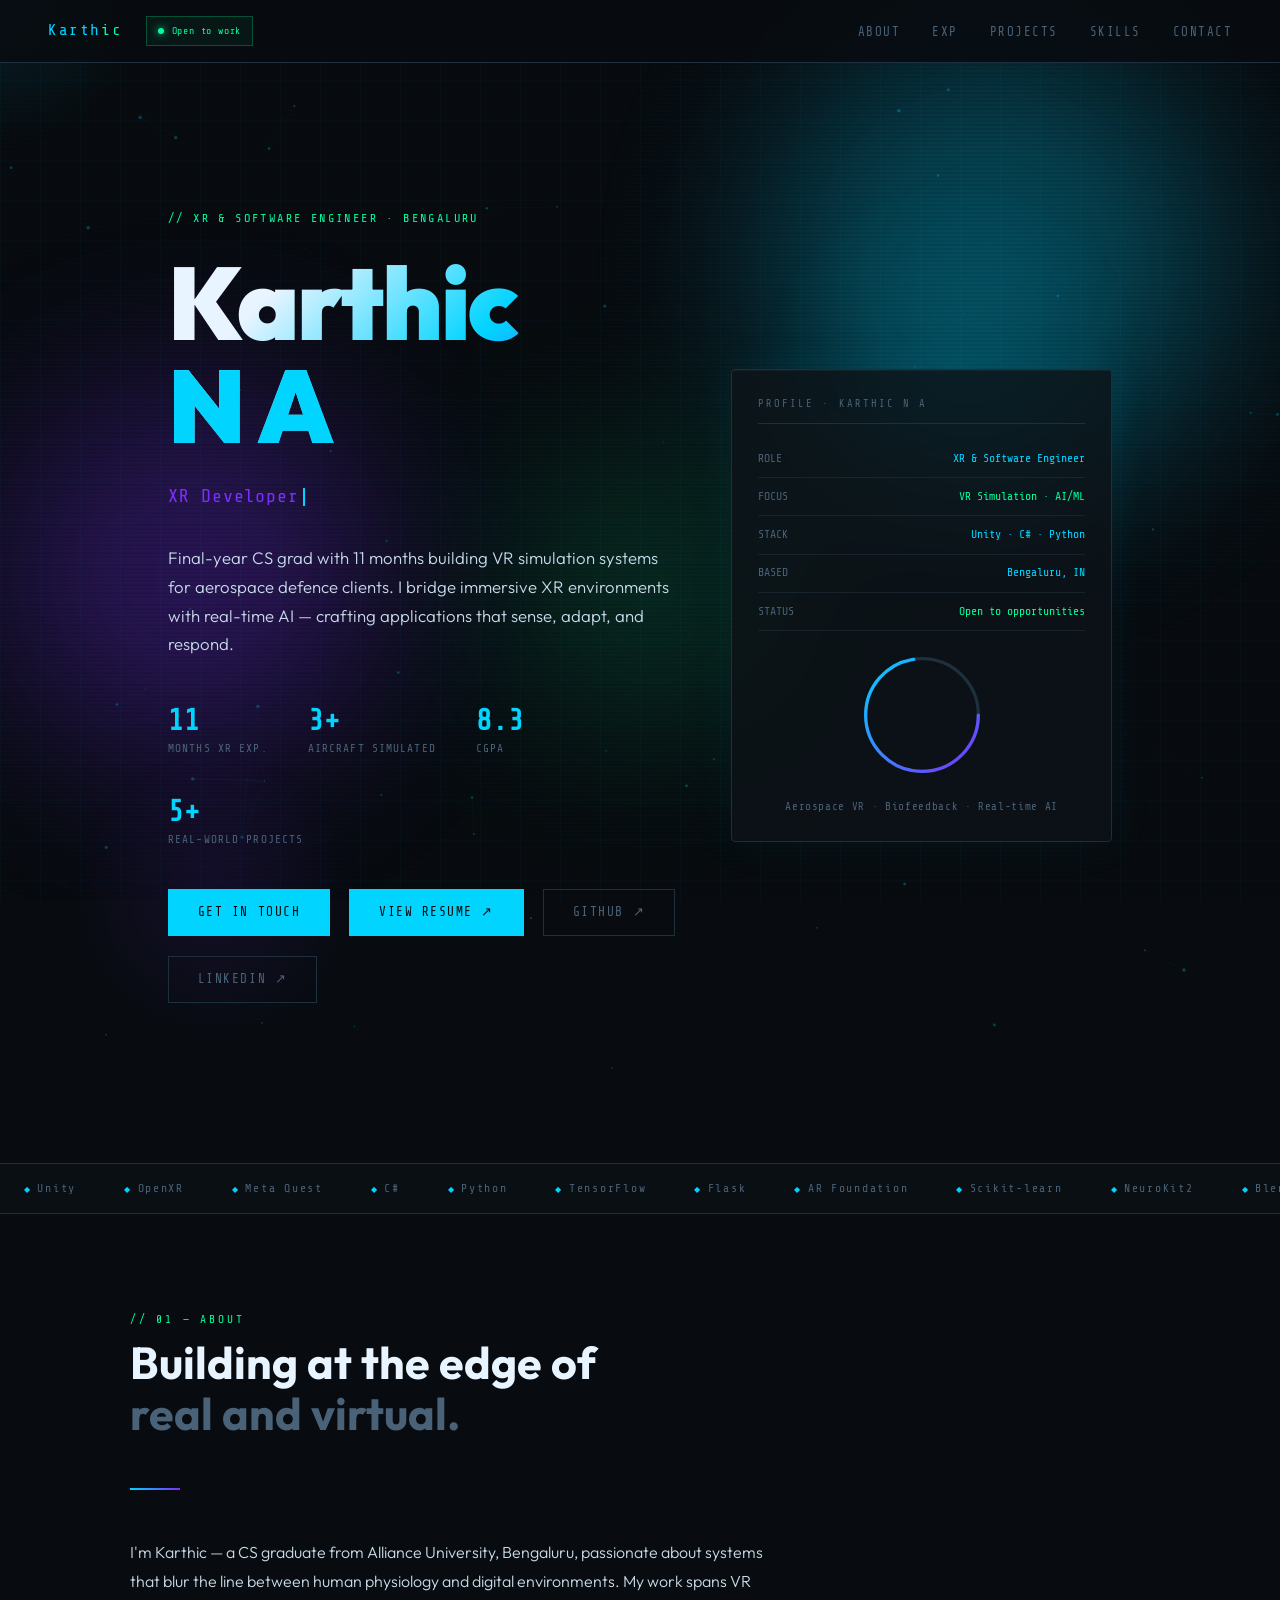
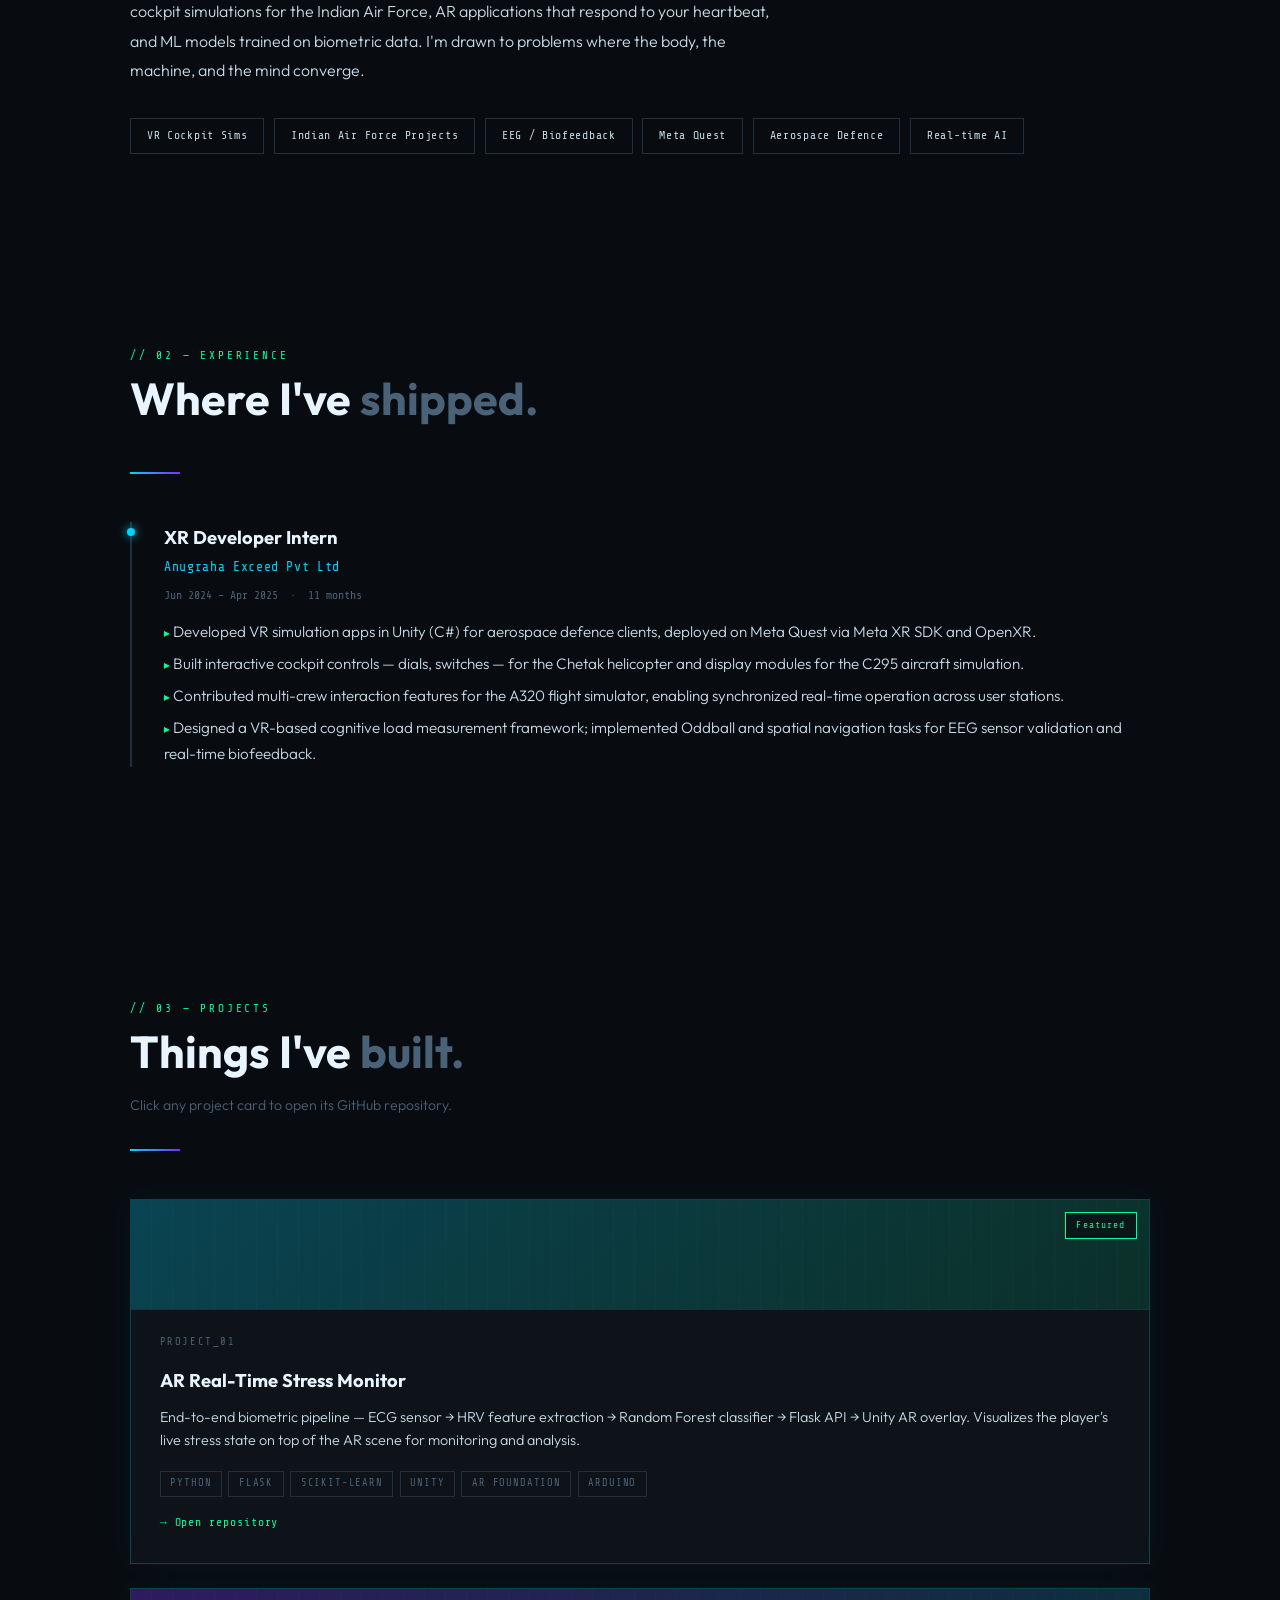
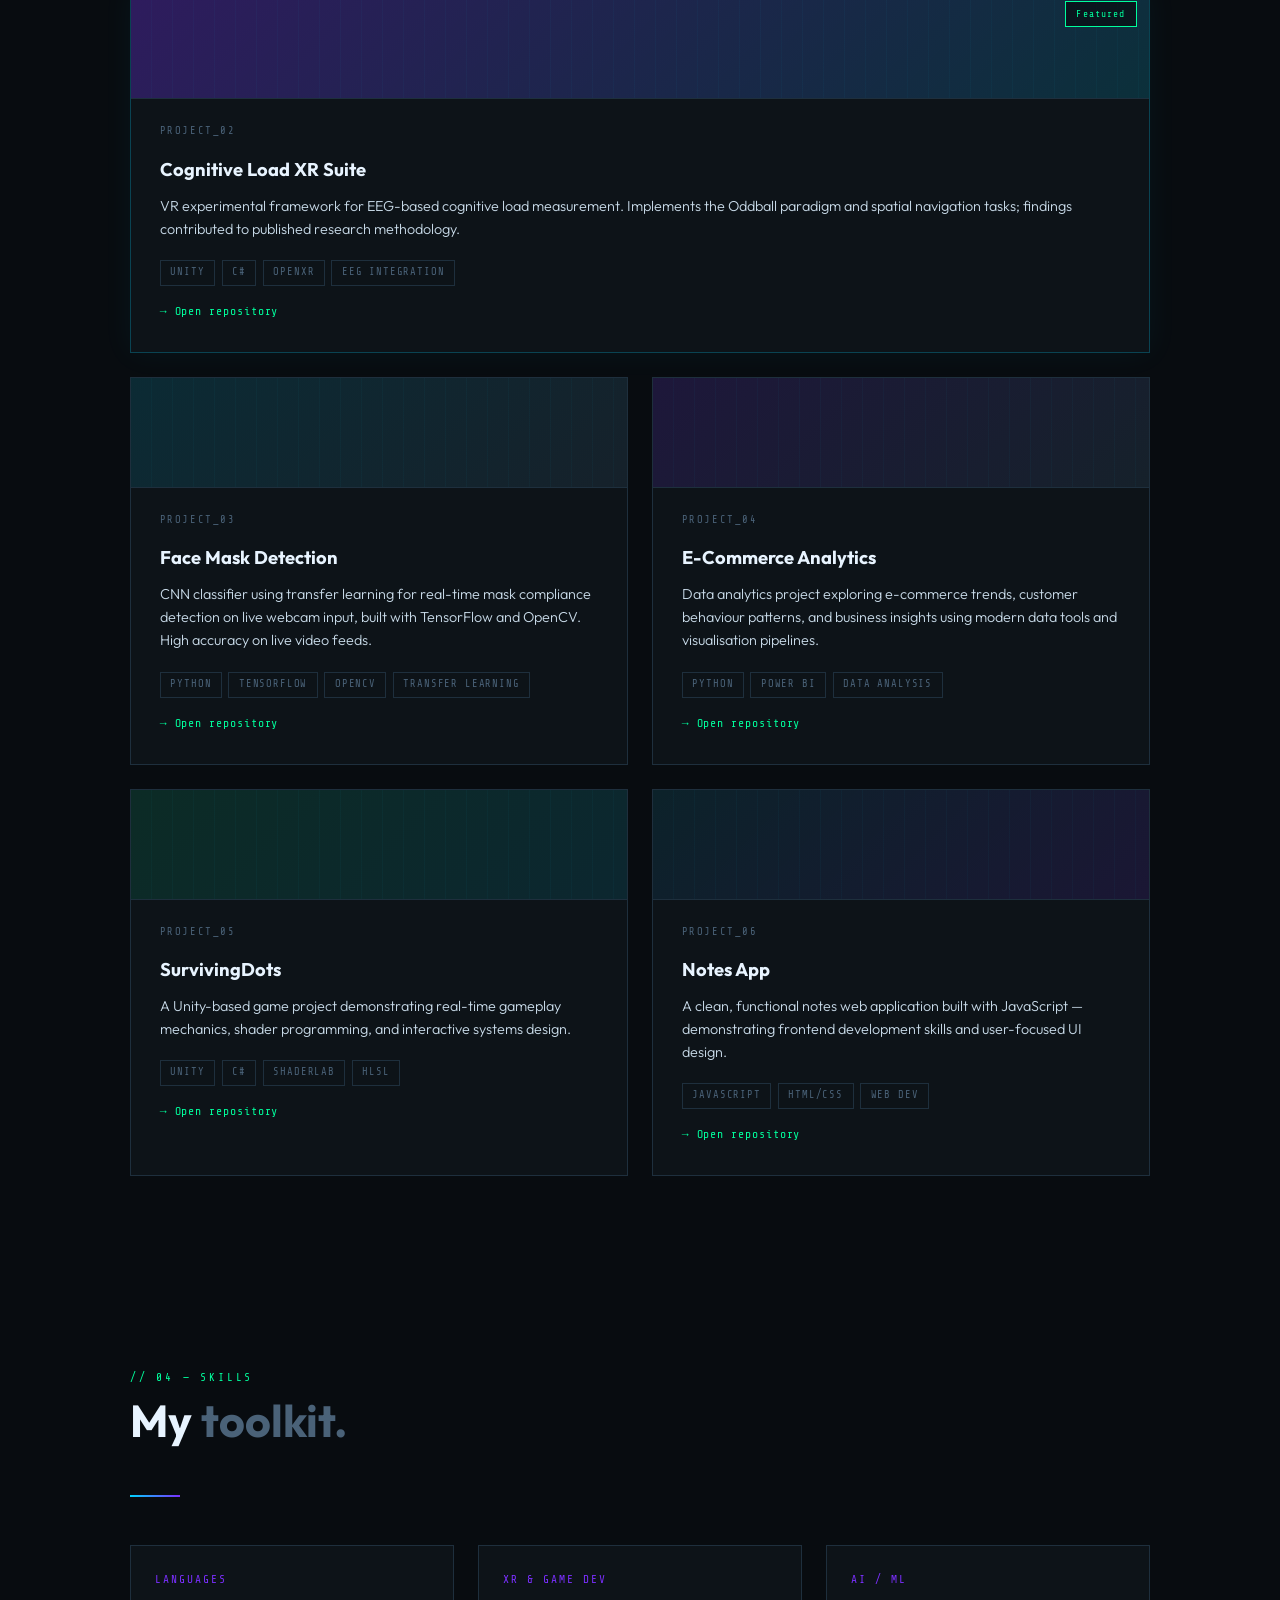
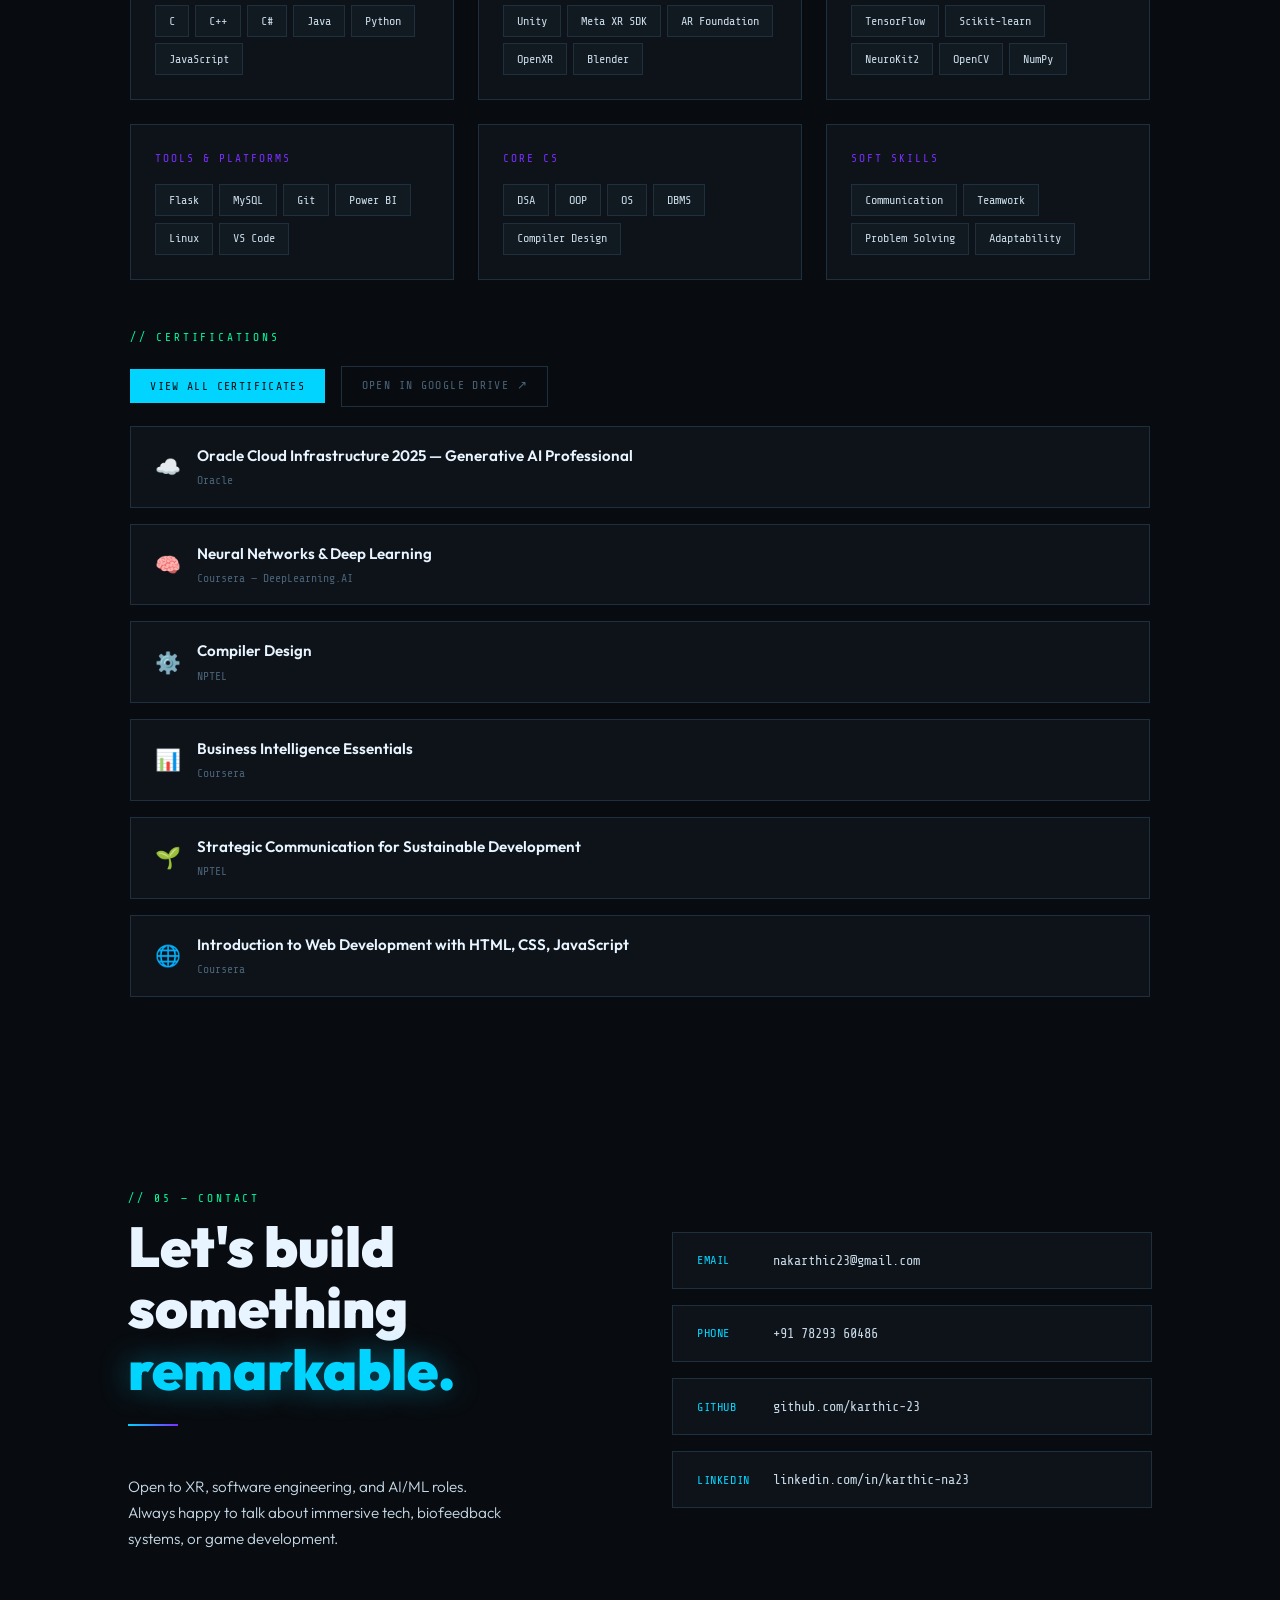
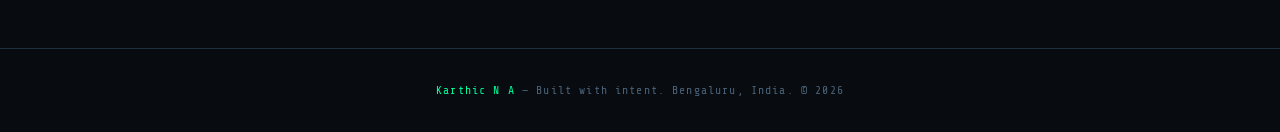
==== commit 186952bc: "Update index.html" ====
--- a/index.html
+++ b/index.html
@@ -1272,7 +1272,7 @@
       </div>
       <div class="hero-links">
         <a href="mailto:nakarthic23@gmail.com" class="btn btn-primary">Get in touch</a>
-        <a href="https://drive.google.com/file/d/19muJ_uLG-dvjyix4NM0N7UQTKp5Um5oN/view" target="_blank" rel="noopener noreferrer" class="btn btn-primary">View Resume ↗</a>
+        <a href="https://drive.google.com/file/d/16YrFyMSXRJfTgkFZDeO-RH--XziqHOuA/view?usp=drive_link" target="_blank" rel="noopener noreferrer" class="btn btn-primary">View Resume ↗</a>
         <a href="https://github.com/karthic-23" target="_blank" rel="noopener noreferrer" class="btn btn-ghost">GitHub ↗</a>
         <a href="https://linkedin.com/in/karthic-na23" target="_blank" rel="noopener noreferrer" class="btn btn-ghost">LinkedIn ↗</a>
       </div>
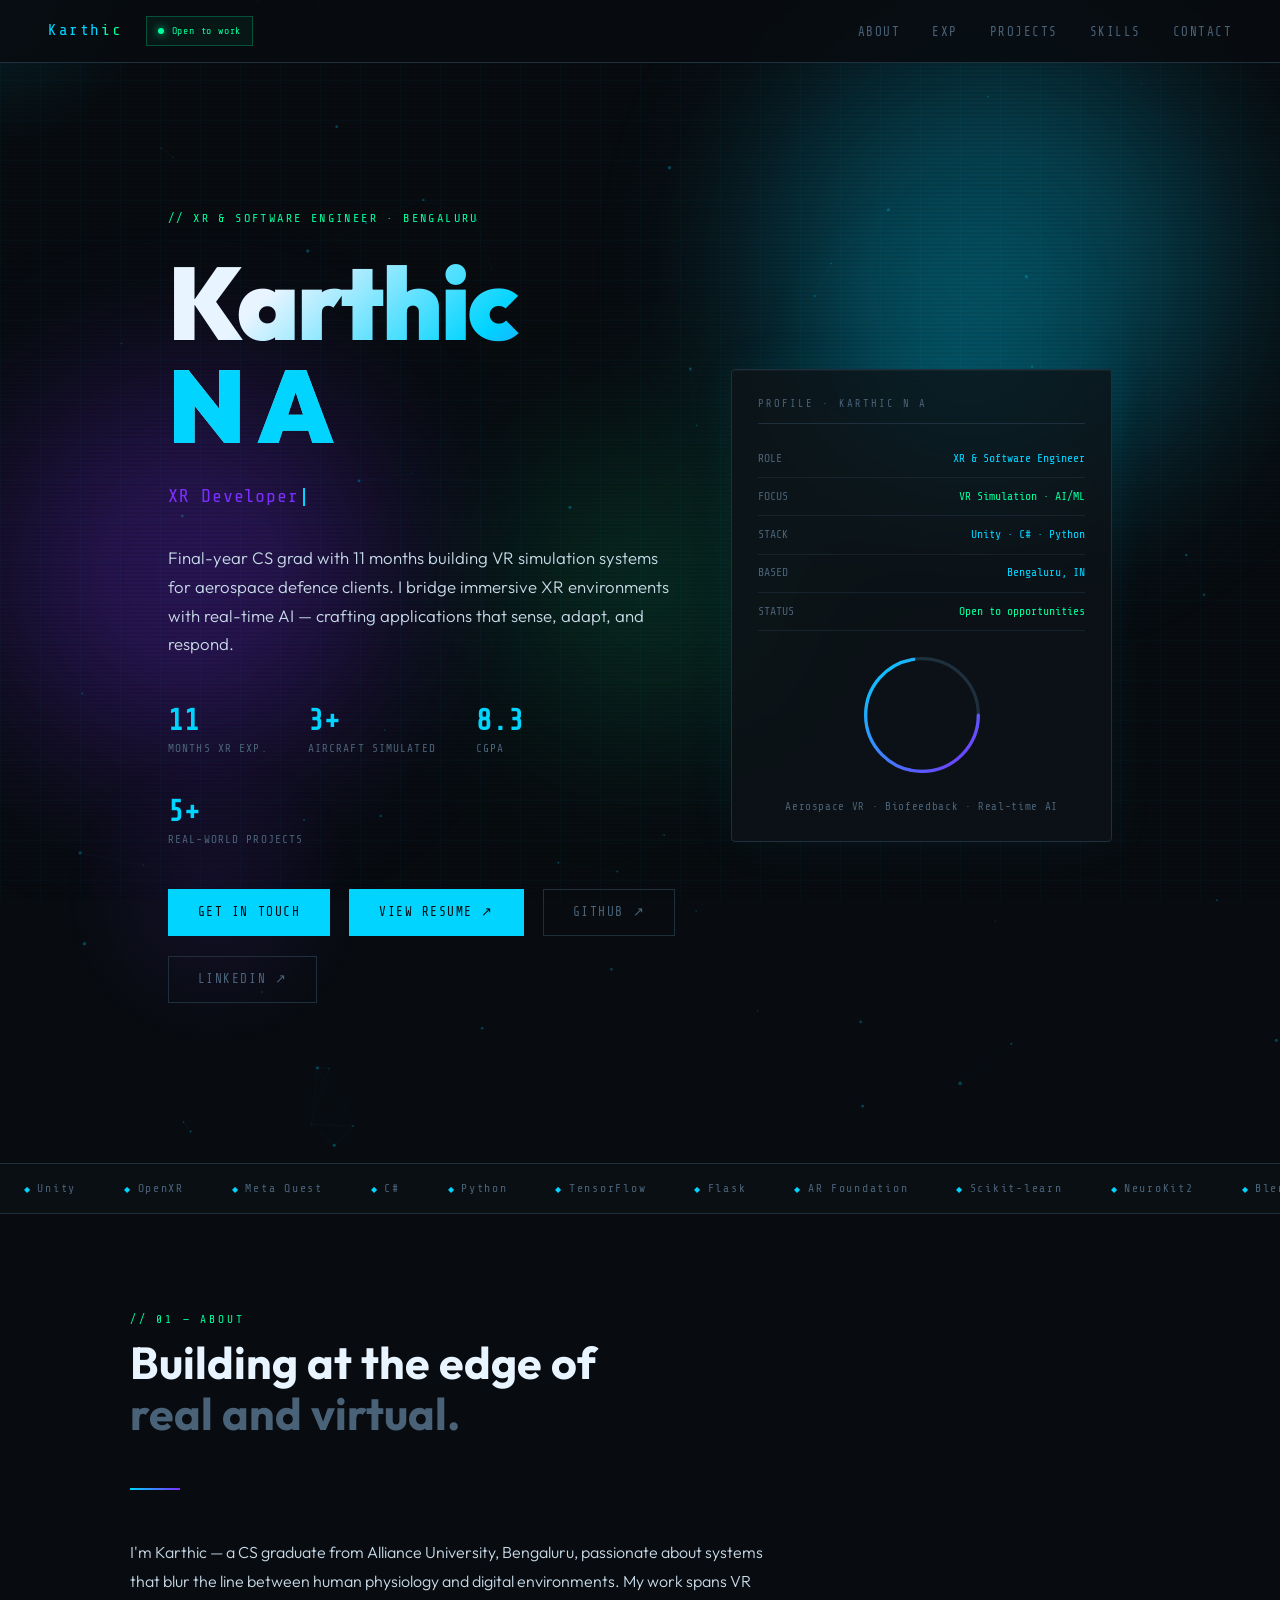
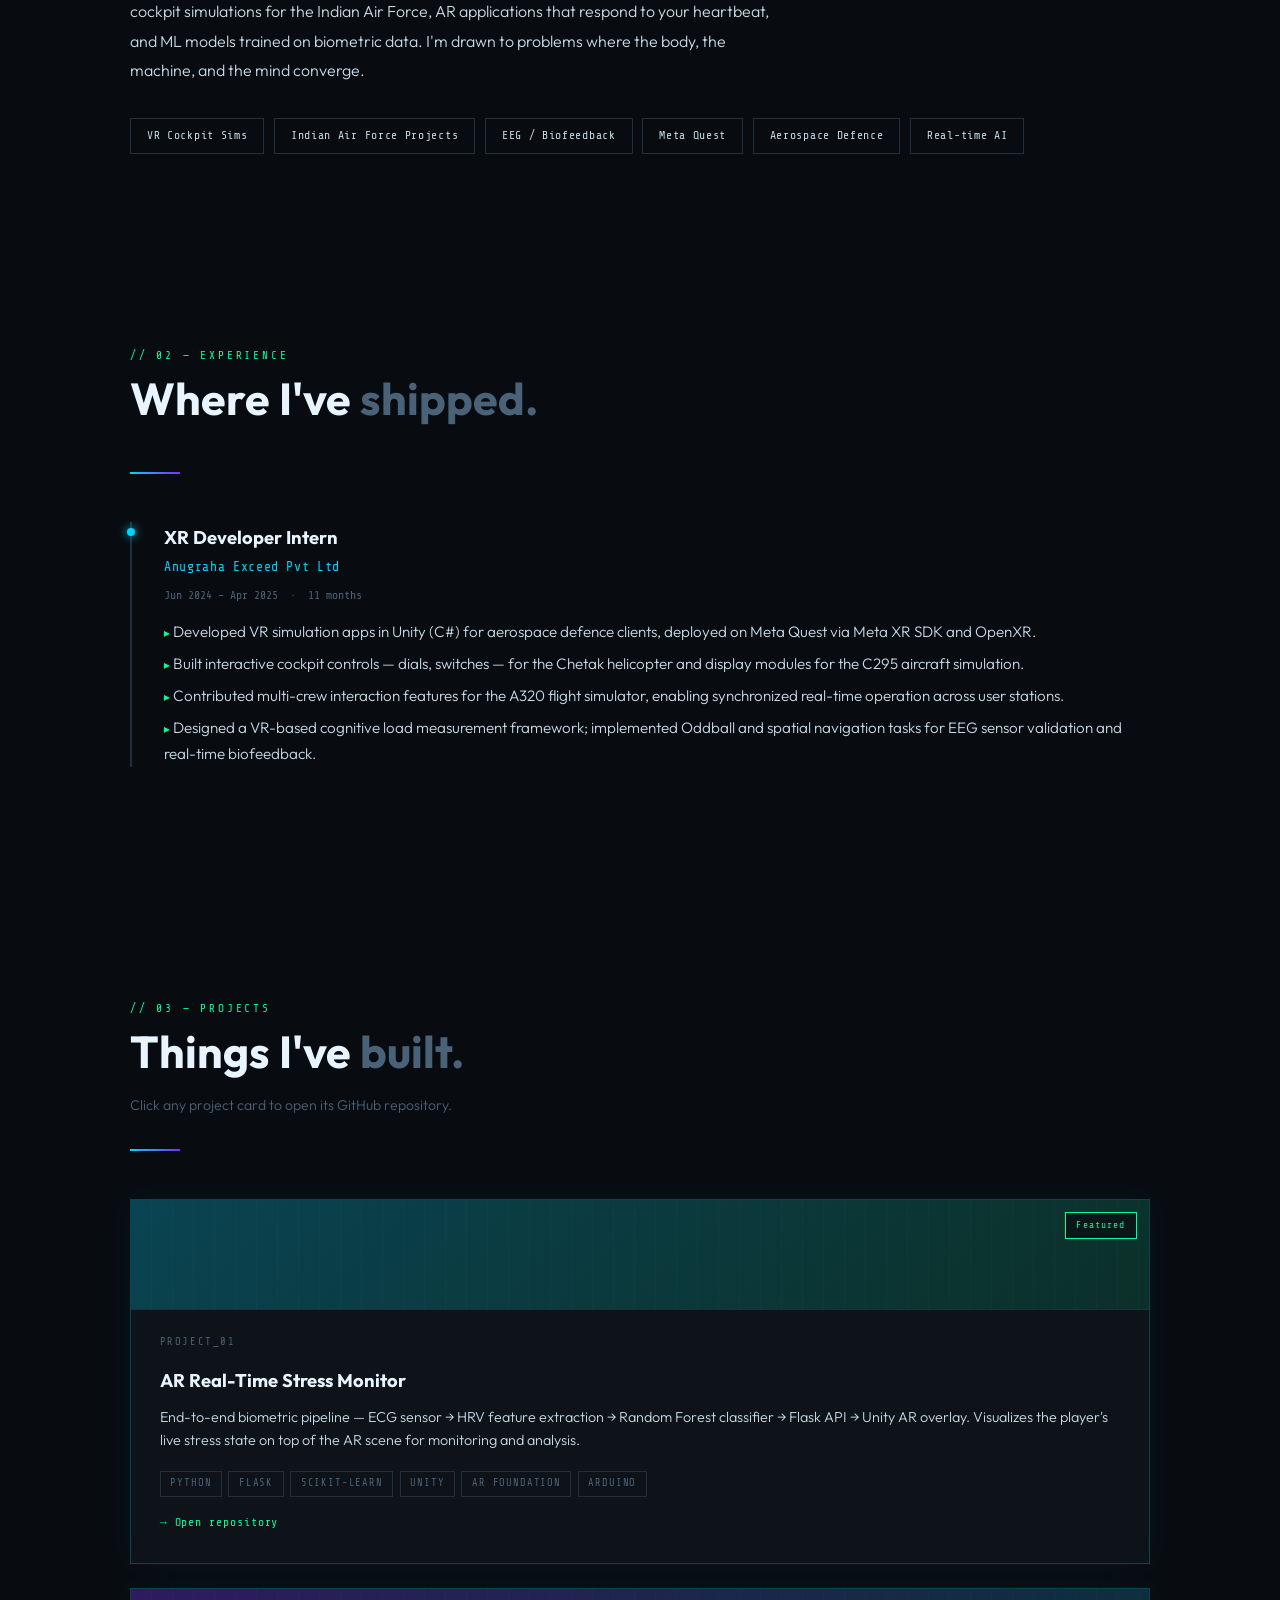
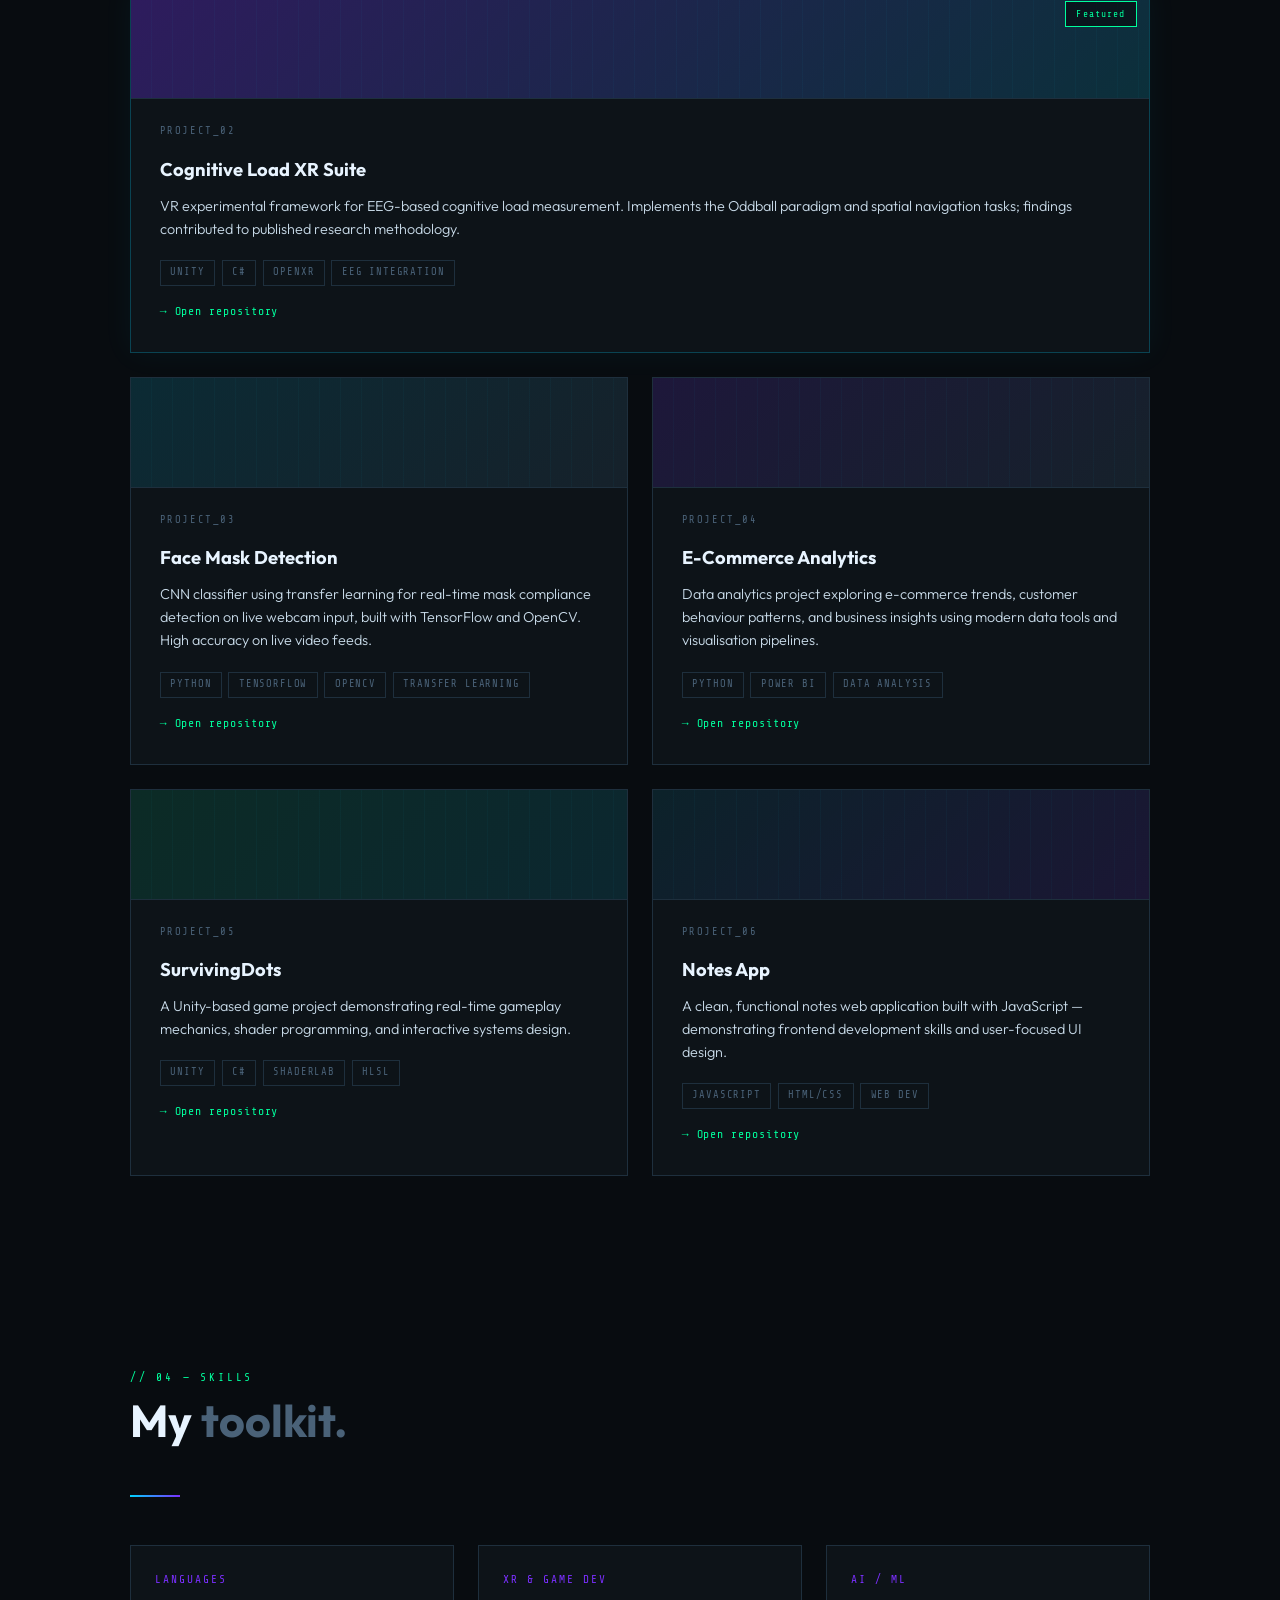
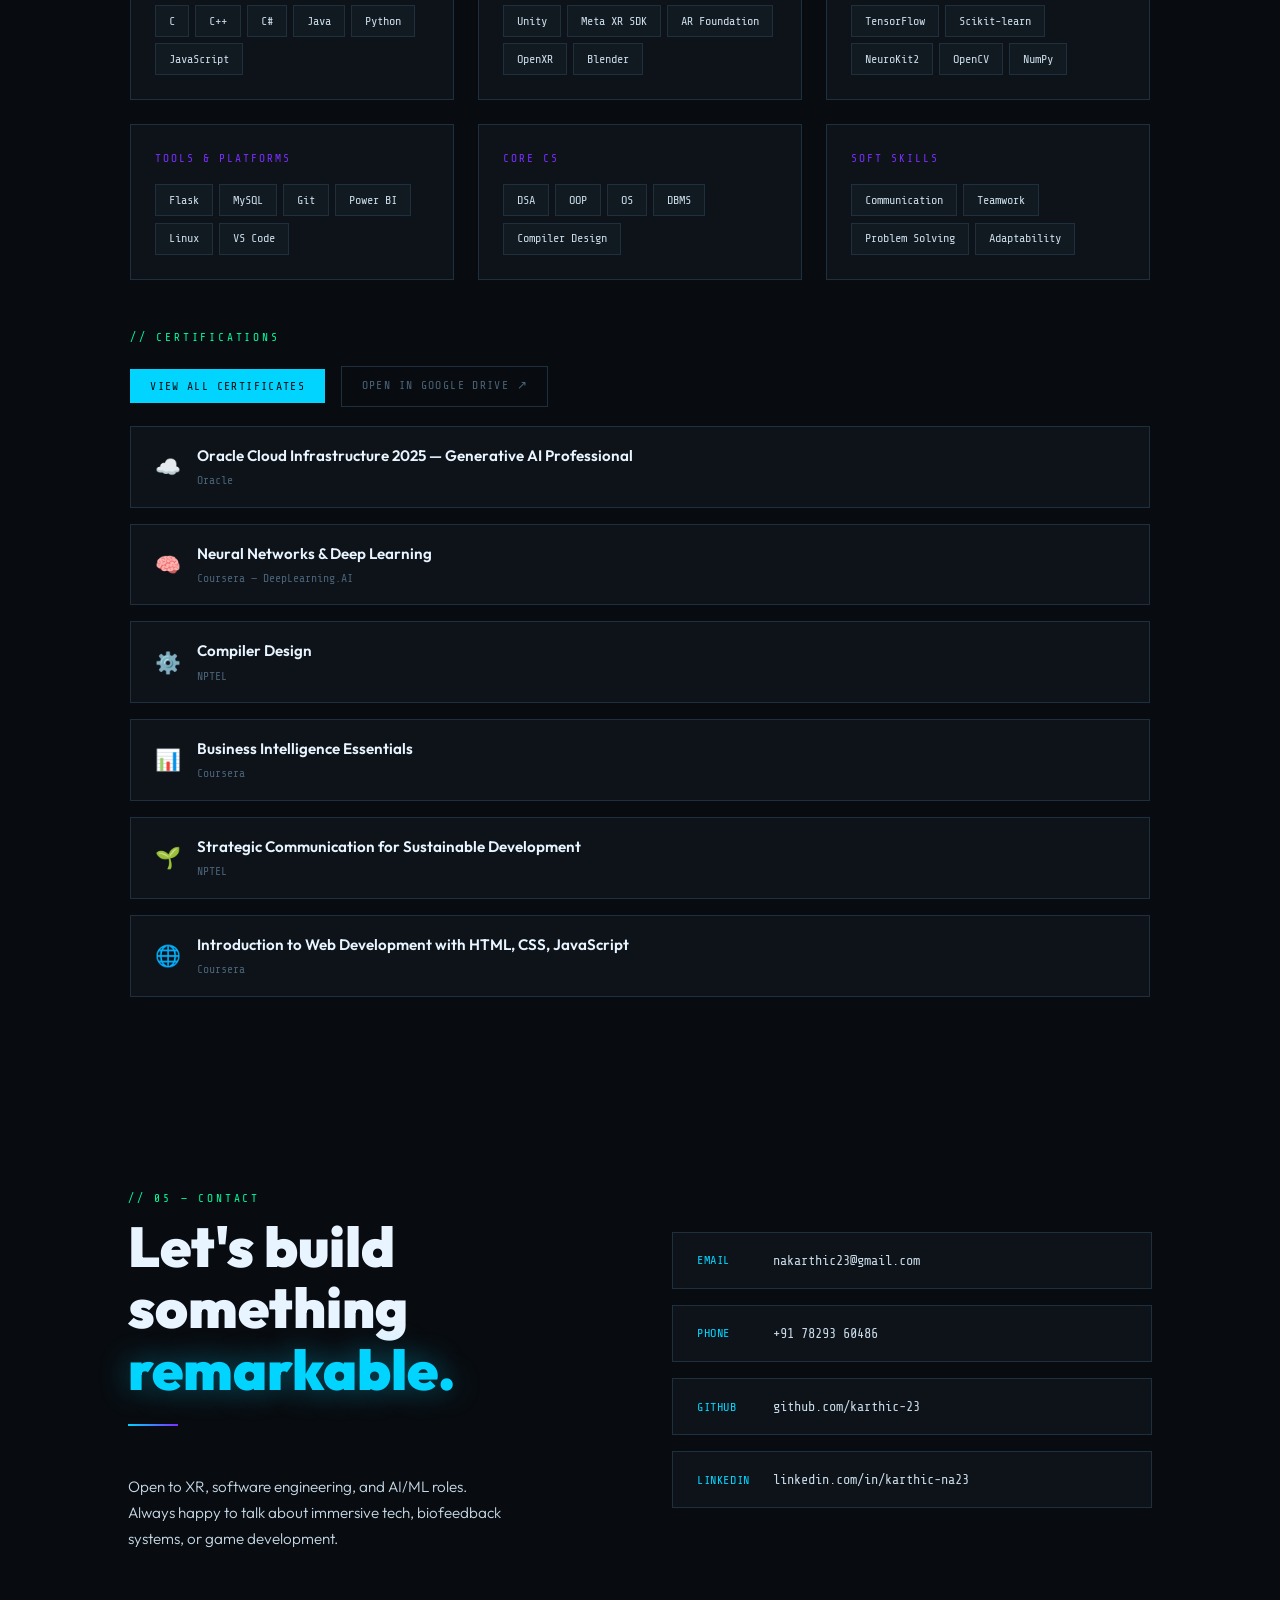
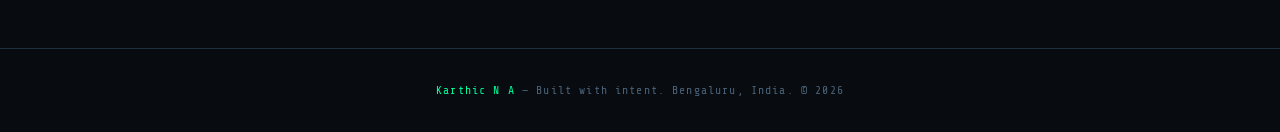
==== commit 4b9df701: "Update index.html" ====
--- a/index.html
+++ b/index.html
@@ -1272,7 +1272,7 @@
       </div>
       <div class="hero-links">
         <a href="mailto:nakarthic23@gmail.com" class="btn btn-primary">Get in touch</a>
-        <a href="https://drive.google.com/file/d/16YrFyMSXRJfTgkFZDeO-RH--XziqHOuA/view?usp=drive_link" target="_blank" rel="noopener noreferrer" class="btn btn-primary">View Resume ↗</a>
+        <a href="https://drive.google.com/file/d/1nBCS8j5bLJMEiq-im7NyAdx6WE5n0gEx/view?usp=drive_link" target="_blank" rel="noopener noreferrer" class="btn btn-primary">View Resume ↗</a>
         <a href="https://github.com/karthic-23" target="_blank" rel="noopener noreferrer" class="btn btn-ghost">GitHub ↗</a>
         <a href="https://linkedin.com/in/karthic-na23" target="_blank" rel="noopener noreferrer" class="btn btn-ghost">LinkedIn ↗</a>
       </div>
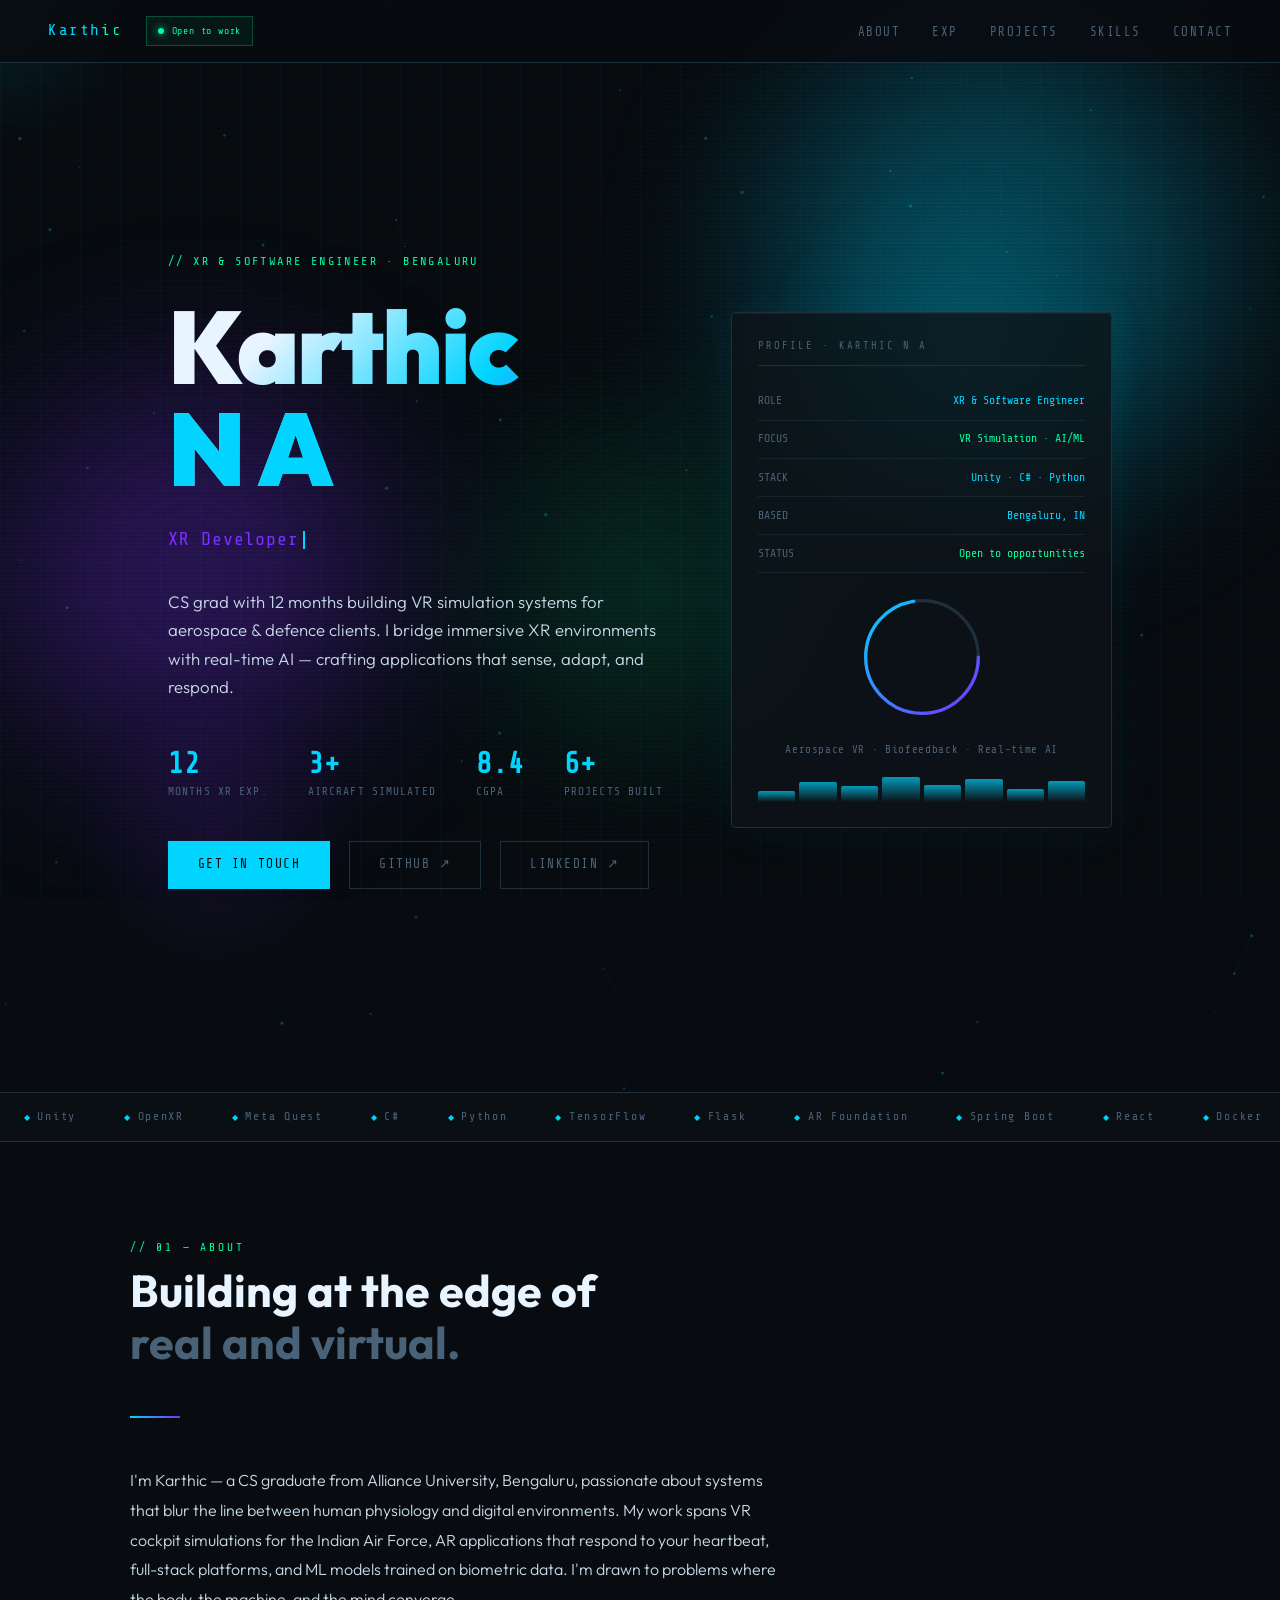
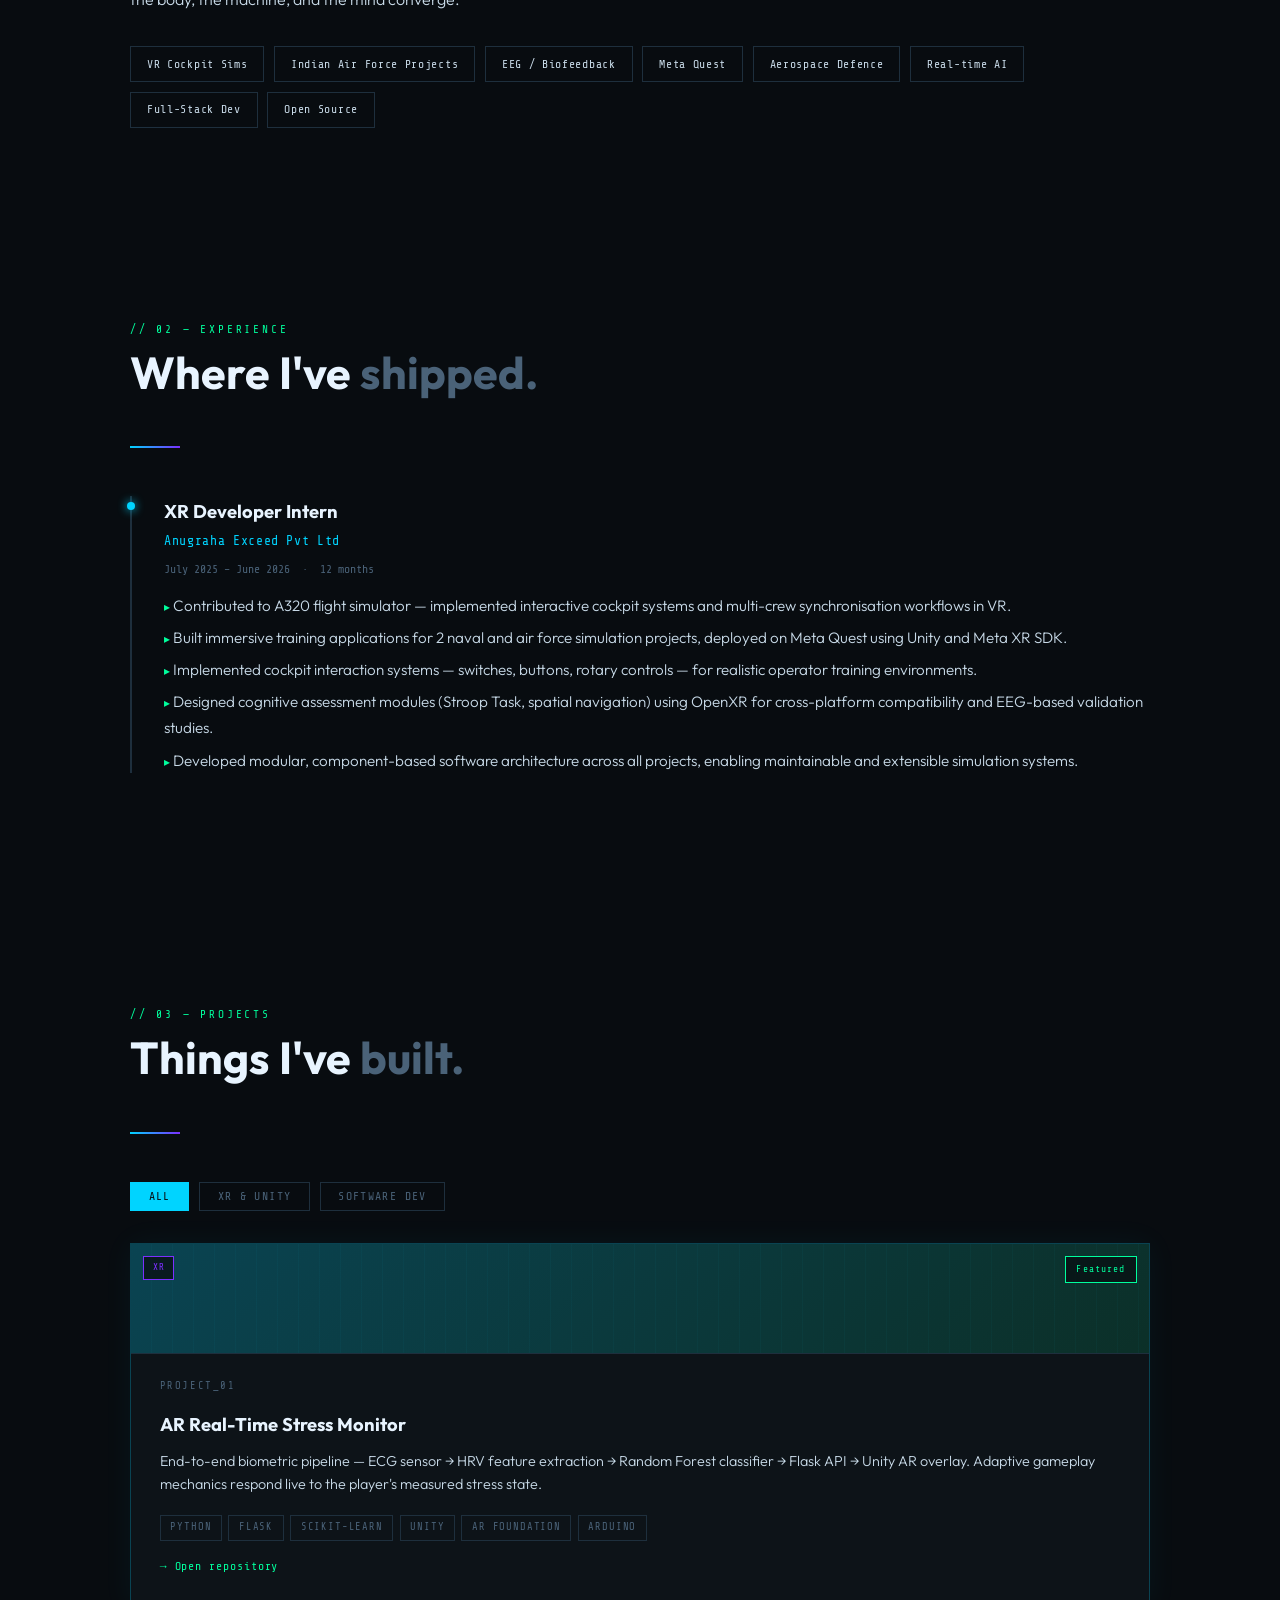
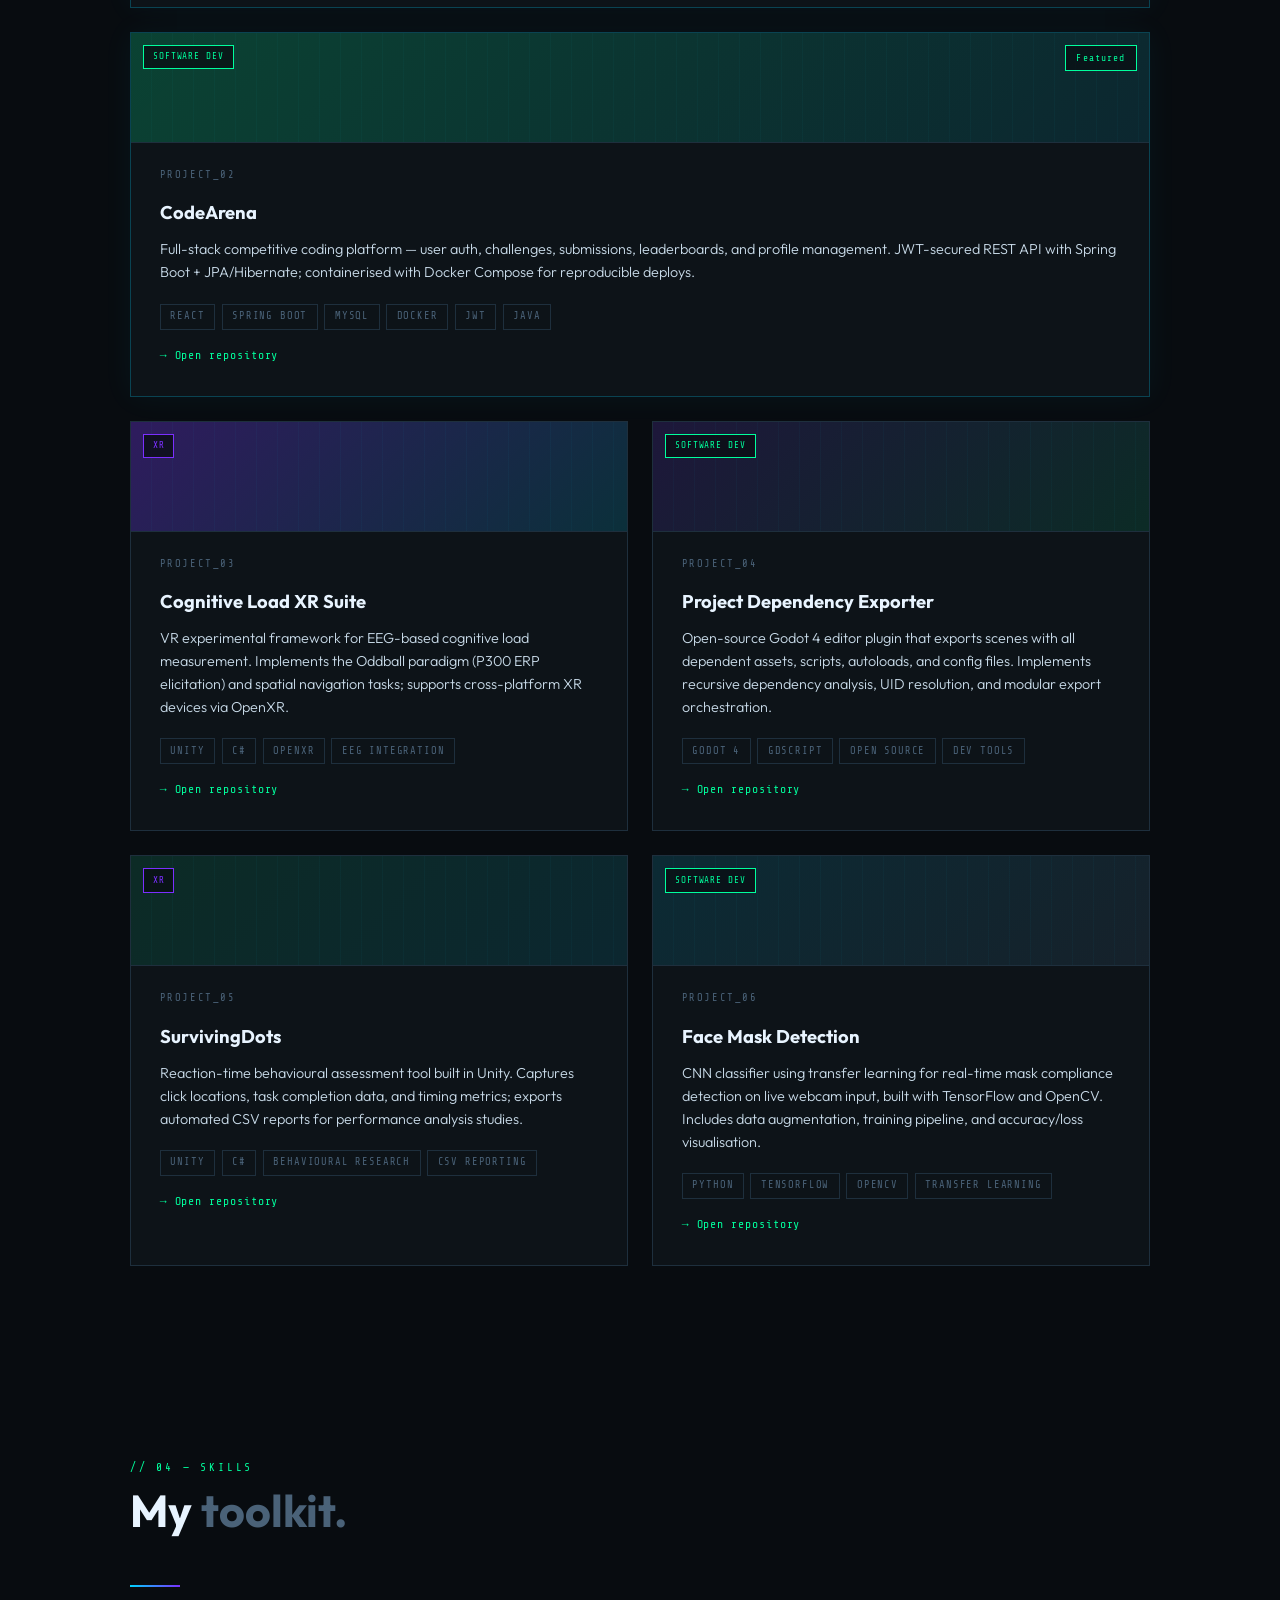
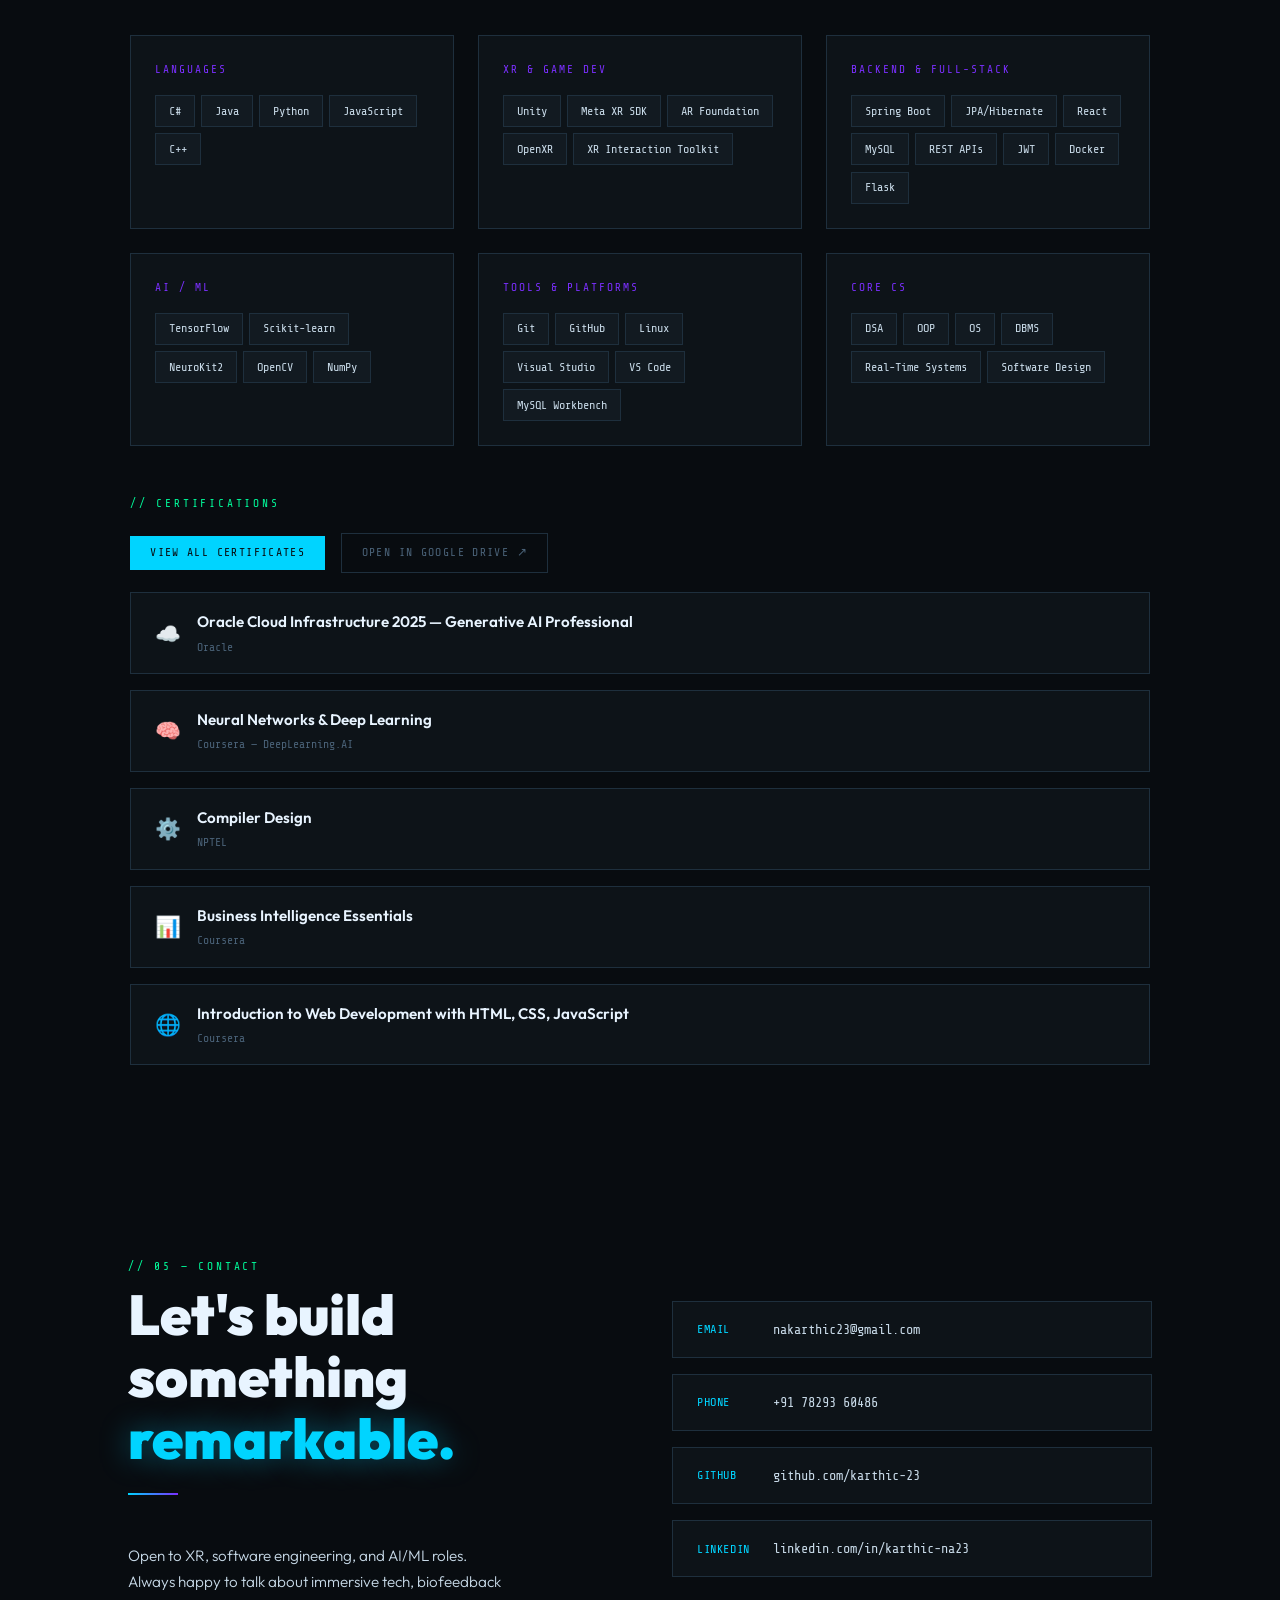
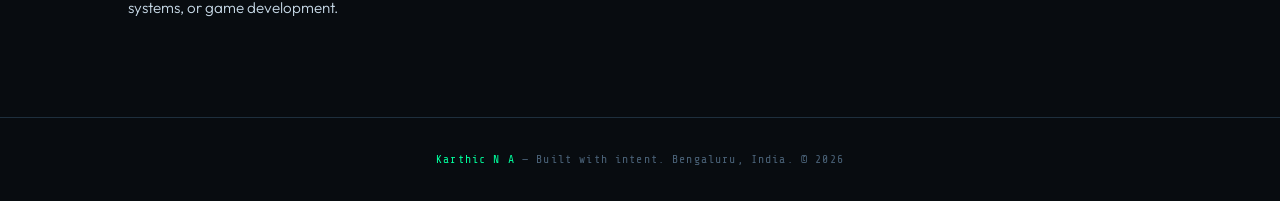
==== commit 129df6ae: "Add files via upload" ====
--- a/index.html
+++ b/index.html
@@ -1,1234 +1,29 @@
 <!DOCTYPE html>
 <html lang="en">
 <head>
-<meta charset="UTF-8" />
-<meta name="viewport" content="width=device-width, initial-scale=1.0"/>
-<title>Karthic N A — XR & Software Engineer</title>
-<meta name="description" content="Karthic N A — XR & Software Engineer. VR simulation, Unity, AI/ML, biofeedback systems. Bengaluru, India." />
-<link rel="preconnect" href="https://fonts.googleapis.com" />
-<link rel="preconnect" href="https://fonts.gstatic.com" crossorigin />
-<link href="https://fonts.googleapis.com/css2?family=Share+Tech+Mono&family=Outfit:wght@300;400;600;700;900&display=swap" rel="stylesheet"/>
-<style>
-  :root {
-    --bg: #080c10;
-    --surface: #0d1318;
-    --surface2: #121a21;
-    --border: #1e2f3d;
-    --accent: #00d4ff;
-    --accent2: #7b2fff;
-    --accent3: #00ff9d;
-    --text: #c8dae8;
-    --muted: #4a6278;
-    --bright: #e8f4ff;
-    --mono: 'Share Tech Mono', monospace;
-    --sans: 'Outfit', sans-serif;
-  }
-
-  *, *::before, *::after { box-sizing: border-box; margin: 0; padding: 0; }
-
-  html { scroll-behavior: smooth; }
-
-  body {
-    background: var(--bg);
-    color: var(--text);
-    font-family: var(--sans);
-    font-weight: 300;
-    line-height: 1.7;
-    overflow-x: hidden;
-  }
-
-  body::before {
-    content: '';
-    position: fixed;
-    inset: 0;
-    background-image:
-      linear-gradient(rgba(0,212,255,0.03) 1px, transparent 1px),
-      linear-gradient(90deg, rgba(0,212,255,0.03) 1px, transparent 1px);
-    background-size: 40px 40px;
-    pointer-events: none;
-    z-index: 0;
-  }
-
-  body::after {
-    content: '';
-    position: fixed;
-    inset: 0;
-    background: repeating-linear-gradient(0deg, transparent, transparent 2px, rgba(0,0,0,0.08) 2px, rgba(0,0,0,0.08) 4px);
-    pointer-events: none;
-    z-index: 0;
-  }
-
-  .bg-blobs {
-    position: fixed;
-    inset: 0;
-    z-index: 0;
-    pointer-events: none;
-    overflow: hidden;
-  }
-
-  .blob {
-    position: absolute;
-    border-radius: 50%;
-    filter: blur(90px);
-    opacity: 0.3;
-    animation: blobMove 20s ease-in-out infinite;
-  }
-
-  .blob.b1 {
-    width: 450px;
-    height: 450px;
-    background: var(--accent);
-    top: 5%;
-    right: 5%;
-  }
-
-  .blob.b2 {
-    width: 380px;
-    height: 380px;
-    background: var(--accent2);
-    bottom: 15%;
-    left: 0;
-    animation-delay: -7s;
-  }
-
-  .blob.b3 {
-    width: 280px;
-    height: 280px;
-    background: var(--accent3);
-    top: 50%;
-    left: 40%;
-    opacity: 0.15;
-    animation-delay: -12s;
-  }
-
-  @keyframes blobMove {
-    0%, 100% { transform: translate(0, 0) scale(1); }
-    33% { transform: translate(-30px, 40px) scale(1.08); }
-    66% { transform: translate(25px, -20px) scale(0.95); }
-  }
-
-  .scroll-progress {
-    position: fixed;
-    top: 0;
-    left: 0;
-    height: 2px;
-    width: 0%;
-    background: linear-gradient(90deg, var(--accent), var(--accent3));
-    z-index: 200;
-    box-shadow: 0 0 14px var(--accent);
-  }
-
-  .cursor-glow {
-    position: fixed;
-    width: 300px;
-    height: 300px;
-    border-radius: 50%;
-    background: radial-gradient(circle, rgba(0,212,255,0.1), transparent 70%);
-    pointer-events: none;
-    z-index: 1;
-    transform: translate(-50%, -50%);
-    transition: left 0.06s ease, top 0.06s ease;
-  }
-
-  nav {
-    position: fixed;
-    top: 0;
-    left: 0;
-    right: 0;
-    z-index: 100;
-    display: flex;
-    justify-content: space-between;
-    align-items: center;
-    padding: 1rem 3rem;
-    background: rgba(8,12,16,0.88);
-    backdrop-filter: blur(14px);
-    border-bottom: 1px solid var(--border);
-  }
-
-  .nav-left {
-    display: flex;
-    align-items: center;
-    gap: 1.5rem;
-  }
-
-  .nav-logo {
-    font-family: var(--mono);
-    color: var(--accent);
-    font-size: 1rem;
-    letter-spacing: 0.1em;
-    text-decoration: none;
-    transition: opacity 0.2s;
-  }
-
-  .nav-logo:hover { opacity: 0.85; }
-  .nav-logo span { color: var(--accent3); }
-
-  .status-pill {
-    font-family: var(--mono);
-    font-size: 0.62rem;
-    color: var(--accent3);
-    letter-spacing: 0.08em;
-    display: flex;
-    align-items: center;
-    gap: 0.45rem;
-    padding: 0.35rem 0.7rem;
-    border: 1px solid rgba(0,255,157,0.25);
-    background: rgba(0,255,157,0.05);
-  }
-
-  .pulse-dot {
-    width: 6px;
-    height: 6px;
-    border-radius: 50%;
-    background: var(--accent3);
-    box-shadow: 0 0 8px var(--accent3);
-    animation: pulseDot 2s ease-in-out infinite;
-  }
-
-  @keyframes pulseDot {
-    0%, 100% { opacity: 1; transform: scale(1); }
-    50% { opacity: 0.45; transform: scale(0.8); }
-  }
-
-  .nav-right {
-    display: flex;
-    align-items: center;
-    gap: 2rem;
-  }
-
-  nav ul {
-    list-style: none;
-    display: flex;
-    gap: 2rem;
-  }
-
-  nav a.nav-link {
-    font-family: var(--mono);
-    font-size: 0.78rem;
-    color: var(--muted);
-    text-decoration: none;
-    letter-spacing: 0.12em;
-    text-transform: uppercase;
-    transition: color 0.2s;
-    position: relative;
-  }
-
-  nav a.nav-link::after {
-    content: '';
-    position: absolute;
-    bottom: -4px;
-    left: 0;
-    right: 0;
-    height: 1px;
-    background: var(--accent);
-    transform: scaleX(0);
-    transition: transform 0.2s;
-  }
-
-  nav a.nav-link:hover,
-  nav a.nav-link.active { color: var(--accent); }
-
-  nav a.nav-link:hover::after,
-  nav a.nav-link.active::after { transform: scaleX(1); }
-
-  .nav-toggle {
-    display: none;
-    flex-direction: column;
-    gap: 5px;
-    background: none;
-    border: none;
-    cursor: pointer;
-    padding: 4px;
-  }
-
-  .nav-toggle span {
-    display: block;
-    width: 22px;
-    height: 2px;
-    background: var(--accent);
-    transition: transform 0.3s, opacity 0.3s;
-  }
-
-  nav.open .nav-toggle span:nth-child(1) { transform: translateY(7px) rotate(45deg); }
-  nav.open .nav-toggle span:nth-child(2) { opacity: 0; }
-  nav.open .nav-toggle span:nth-child(3) { transform: translateY(-7px) rotate(-45deg); }
-
-  section {
-    position: relative;
-    z-index: 2;
-    max-width: 1100px;
-    margin: 0 auto;
-    padding: 6rem 2.5rem;
-  }
-
-  #hero {
-    position: relative;
-    min-height: 100vh;
-    max-width: 100%;
-    overflow: hidden;
-    z-index: 2;
-  }
-
-  #heroCanvas {
-    position: absolute;
-    inset: 0;
-    width: 100%;
-    height: 100%;
-    z-index: 0;
-    opacity: 0.5;
-    pointer-events: none;
-  }
-
-  .hero-glow {
-    position: absolute;
-    top: 15%;
-    right: 10%;
-    width: 400px;
-    height: 400px;
-    background: radial-gradient(circle, rgba(0,212,255,0.1) 0%, transparent 70%);
-    pointer-events: none;
-    z-index: 1;
-    animation: pulse 4s ease-in-out infinite;
-  }
-
-  .hero-glow2 {
-    position: absolute;
-    bottom: 10%;
-    left: 5%;
-    width: 300px;
-    height: 300px;
-    background: radial-gradient(circle, rgba(123,47,255,0.1) 0%, transparent 70%);
-    pointer-events: none;
-    z-index: 1;
-    animation: pulse 5s 1s ease-in-out infinite;
-  }
-
-  .hero-grid {
-    position: relative;
-    z-index: 2;
-    display: grid;
-    grid-template-columns: 1.15fr 0.85fr;
-    gap: 3rem;
-    align-items: center;
-    max-width: 1200px;
-    margin: 0 auto;
-    padding: 7rem 10vw 4rem;
-    min-height: 100vh;
-  }
-
-  .hero-tag {
-    font-family: var(--mono);
-    font-size: 0.75rem;
-    color: var(--accent3);
-    letter-spacing: 0.2em;
-    text-transform: uppercase;
-    margin-bottom: 1.5rem;
-    animation: fadeUp 0.6s ease both;
-  }
-
-  .hero-name {
-    font-family: var(--sans);
-    font-weight: 900;
-    font-size: clamp(3rem, 8vw, 6.5rem);
-    line-height: 1;
-    letter-spacing: -0.02em;
-    animation: fadeUp 0.6s 0.1s ease both;
-    background: linear-gradient(135deg, var(--bright) 20%, var(--accent) 55%, var(--accent2) 90%);
-    -webkit-background-clip: text;
-    -webkit-text-fill-color: transparent;
-    background-clip: text;
-  }
-
-  .hero-name .accent {
-    -webkit-text-fill-color: var(--accent);
-    background: none;
-  }
-
-  .hero-title {
-    font-family: var(--mono);
-    font-size: clamp(0.9rem, 2vw, 1.15rem);
-    color: var(--accent2);
-    margin-top: 1.5rem;
-    letter-spacing: 0.05em;
-    min-height: 1.5em;
-    animation: fadeUp 0.6s 0.2s ease both;
-  }
-
-  .hero-bio {
-    max-width: 540px;
-    margin-top: 2rem;
-    font-size: 1.05rem;
-    color: var(--text);
-    animation: fadeUp 0.6s 0.3s ease both;
-  }
-
-  .hero-links {
-    display: flex;
-    gap: 1.2rem;
-    margin-top: 2.5rem;
-    flex-wrap: wrap;
-    animation: fadeUp 0.6s 0.4s ease both;
-  }
-
-  .btn {
-    font-family: var(--mono);
-    font-size: 0.8rem;
-    letter-spacing: 0.12em;
-    text-transform: uppercase;
-    padding: 0.75rem 1.8rem;
-    border: 1px solid;
-    text-decoration: none;
-    transition: all 0.25s;
-    display: inline-flex;
-    align-items: center;
-    gap: 0.5rem;
-  }
-
-  .btn-primary {
-    background: var(--accent);
-    border-color: var(--accent);
-    color: var(--bg);
-  }
-
-  .btn-primary:hover {
-    background: transparent;
-    color: var(--accent);
-    box-shadow: 0 0 24px rgba(0,212,255,0.35);
-  }
-
-  .btn-ghost {
-    background: transparent;
-    border-color: var(--border);
-    color: var(--muted);
-  }
-
-  .btn-ghost:hover {
-    border-color: var(--accent);
-    color: var(--accent);
-  }
-
-  .hud-panel {
-    background: rgba(13,19,24,0.8);
-    border: 1px solid var(--border);
-    backdrop-filter: blur(18px);
-    padding: 1.6rem;
-    border-radius: 4px;
-    box-shadow: 0 0 50px rgba(0,212,255,0.06), inset 0 1px 0 rgba(255,255,255,0.04);
-    animation: floatHud 7s ease-in-out infinite, fadeUp 0.8s 0.3s ease both;
-  }
-
-  @keyframes floatHud {
-    0%, 100% { transform: translateY(0); }
-    50% { transform: translateY(-12px); }
-  }
-
-  .hud-header {
-    font-family: var(--mono);
-    font-size: 0.65rem;
-    color: var(--muted);
-    letter-spacing: 0.2em;
-    margin-bottom: 1rem;
-    padding-bottom: 0.6rem;
-    border-bottom: 1px solid var(--border);
-  }
-
-  .hud-row {
-    display: flex;
-    justify-content: space-between;
-    font-family: var(--mono);
-    font-size: 0.72rem;
-    padding: 0.55rem 0;
-    border-bottom: 1px solid rgba(30,47,61,0.6);
-    color: var(--muted);
-  }
-
-  .hud-val { color: var(--accent); }
-  .hud-val.ok { color: var(--accent3); }
-
-  .hud-ring-wrap {
-    display: flex;
-    justify-content: center;
-    margin: 1.2rem 0;
-  }
-
-  .hud-ring {
-    width: 130px;
-    height: 130px;
-  }
-
-  .ring-spin {
-    transform-origin: center;
-    animation: spin 14s linear infinite;
-  }
-
-  @keyframes spin { to { transform: rotate(360deg); } }
-
-  .hud-caption {
-    font-family: var(--mono);
-    font-size: 0.68rem;
-    color: var(--muted);
-    text-align: center;
-    letter-spacing: 0.06em;
-    line-height: 1.5;
-  }
-
-  .hud-bars {
-    display: flex;
-    gap: 4px;
-    margin-top: 1rem;
-    height: 28px;
-    align-items: flex-end;
-  }
-
-  .hud-bar {
-    flex: 1;
-    background: linear-gradient(180deg, var(--accent), transparent);
-    border-radius: 2px 2px 0 0;
-    animation: barPulse 1.2s ease-in-out infinite;
-    opacity: 0.7;
-  }
-
-  .hud-bar:nth-child(1) { height: 40%; animation-delay: 0s; }
-  .hud-bar:nth-child(2) { height: 70%; animation-delay: 0.15s; }
-  .hud-bar:nth-child(3) { height: 55%; animation-delay: 0.3s; }
-  .hud-bar:nth-child(4) { height: 90%; animation-delay: 0.1s; }
-  .hud-bar:nth-child(5) { height: 60%; animation-delay: 0.25s; }
-  .hud-bar:nth-child(6) { height: 80%; animation-delay: 0.05s; }
-  .hud-bar:nth-child(7) { height: 45%; animation-delay: 0.35s; }
-  .hud-bar:nth-child(8) { height: 75%; animation-delay: 0.2s; }
-
-  @keyframes barPulse {
-    0%, 100% { opacity: 0.5; }
-    50% { opacity: 1; }
-  }
-
-  .section-label {
-    font-family: var(--mono);
-    font-size: 0.7rem;
-    color: var(--accent3);
-    letter-spacing: 0.25em;
-    text-transform: uppercase;
-    margin-bottom: 0.5rem;
-  }
-
-  .section-title {
-    font-family: var(--sans);
-    font-weight: 700;
-    font-size: clamp(1.8rem, 4vw, 2.8rem);
-    color: var(--bright);
-    line-height: 1.15;
-    margin-bottom: 3rem;
-  }
-
-  .section-title .dim { color: var(--muted); }
-
-  .divider {
-    width: 50px;
-    height: 2px;
-    background: linear-gradient(90deg, var(--accent), var(--accent2));
-    margin: 1rem 0 3rem;
-  }
-
-  .marquee-wrap {
-    position: relative;
-    z-index: 2;
-    overflow: hidden;
-    border-block: 1px solid var(--border);
-    padding: 0.9rem 0;
-    background: rgba(13,19,24,0.5);
-  }
-
-  .marquee-track {
-    display: flex;
-    width: max-content;
-    animation: marquee 30s linear infinite;
-  }
-
-  .marquee-track span {
-    font-family: var(--mono);
-    font-size: 0.72rem;
-    color: var(--muted);
-    letter-spacing: 0.15em;
-    padding: 0 1.5rem;
-    white-space: nowrap;
-  }
-
-  .marquee-track span::before {
-    content: '◆ ';
-    color: var(--accent);
-    font-size: 0.5rem;
-  }
-
-  @keyframes marquee {
-    to { transform: translateX(-50%); }
-  }
-
-  .about-grid {
-    display: grid;
-    grid-template-columns: 1fr;
-    gap: 2rem;
-  }
-
-  .about-text {
-    max-width: 660px;
-    font-size: 1rem;
-    line-height: 1.85;
-  }
-
-  .about-chips {
-    display: flex;
-    flex-wrap: wrap;
-    gap: 0.6rem;
-  }
-
-  .about-chip {
-    font-family: var(--mono);
-    font-size: 0.72rem;
-    padding: 0.45rem 1rem;
-    border: 1px solid var(--border);
-    color: var(--text);
-    letter-spacing: 0.06em;
-    transition: all 0.25s;
-  }
-
-  .about-chip:hover {
-    border-color: var(--accent);
-    color: var(--accent);
-    box-shadow: 0 0 16px rgba(0,212,255,0.15);
-    transform: translateY(-2px);
-  }
-
-  .exp-block {
-    border-left: 2px solid var(--border);
-    padding-left: 2rem;
-    margin-bottom: 2.5rem;
-    position: relative;
-    transition: border-color 0.3s;
-  }
-
-  .exp-block::before {
-    content: '';
-    position: absolute;
-    left: -5px;
-    top: 6px;
-    width: 8px;
-    height: 8px;
-    background: var(--accent);
-    border-radius: 50%;
-    box-shadow: 0 0 10px var(--accent);
-  }
-
-  .exp-block:hover { border-color: var(--accent); }
-
-  .exp-role {
-    font-family: var(--sans);
-    font-weight: 700;
-    font-size: 1.15rem;
-    color: var(--bright);
-  }
-
-  .exp-company {
-    font-family: var(--mono);
-    font-size: 0.82rem;
-    color: var(--accent);
-    letter-spacing: 0.05em;
-    margin: 0.15rem 0 0.5rem;
-  }
-
-  .exp-date {
-    font-family: var(--mono);
-    font-size: 0.72rem;
-    color: var(--muted);
-    margin-bottom: 0.8rem;
-  }
-
-  .exp-block ul {
-    list-style: none;
-    display: flex;
-    flex-direction: column;
-    gap: 0.4rem;
-  }
-
-  .exp-block ul li::before {
-    content: '▸ ';
-    color: var(--accent3);
-    font-size: 0.75rem;
-  }
-
-  .exp-block ul li { font-size: 0.95rem; color: var(--text); }
-
-  .projects-grid {
-    display: grid;
-    grid-template-columns: repeat(2, 1fr);
-    gap: 1.5rem;
-  }
-
-  .project-card {
-    background: var(--surface);
-    border: 1px solid var(--border);
-    position: relative;
-    overflow: hidden;
-    transition: border-color 0.3s, transform 0.3s, box-shadow 0.3s;
-    cursor: default;
-    opacity: 0;
-    transform: translateY(20px);
-  }
-
-  .project-card.visible-card {
-    opacity: 1;
-    transform: translateY(0);
-  }
-
-  .project-card::after {
-    content: '';
-    position: absolute;
-    top: 0;
-    left: 0;
-    right: 0;
-    height: 2px;
-    background: linear-gradient(90deg, var(--accent), var(--accent2));
-    transform: scaleX(0);
-    transform-origin: left;
-    transition: transform 0.3s;
-    z-index: 2;
-  }
-
-  .project-card:hover {
-    border-color: var(--accent);
-    transform: translateY(-4px);
-    box-shadow: 0 12px 40px rgba(0,0,0,0.35);
-  }
-
-  .project-card:hover::after { transform: scaleX(1); }
-
-  .project-card.featured {
-    grid-column: span 2;
-    border-color: rgba(0,212,255,0.25);
-    box-shadow: 0 0 30px rgba(0,212,255,0.05);
-  }
-
-  .project-thumb {
-    height: 110px;
-    background: var(--thumb, linear-gradient(135deg, rgba(0,212,255,0.15), rgba(123,47,255,0.2)));
-    border-bottom: 1px solid var(--border);
-    position: relative;
-    display: flex;
-    align-items: flex-end;
-    padding: 0.8rem 1rem;
-  }
-
-  .project-thumb::before {
-    content: '';
-    position: absolute;
-    inset: 0;
-    background: repeating-linear-gradient(
-      90deg,
-      transparent,
-      transparent 20px,
-      rgba(0,212,255,0.03) 20px,
-      rgba(0,212,255,0.03) 21px
-    );
-  }
-
-  .project-badge {
-    position: absolute;
-    top: 12px;
-    right: 12px;
-    font-family: var(--mono);
-    font-size: 0.6rem;
-    padding: 0.25rem 0.65rem;
-    border: 1px solid var(--accent3);
-    color: var(--accent3);
-    letter-spacing: 0.12em;
-    background: rgba(8,12,16,0.7);
-    z-index: 1;
-  }
-
-  .project-body { padding: 1.5rem 1.8rem 1.8rem; }
-
-  .project-num {
-    font-family: var(--mono);
-    font-size: 0.65rem;
-    color: var(--muted);
-    letter-spacing: 0.15em;
-    margin-bottom: 0.8rem;
-  }
-
-  .project-name {
-    font-family: var(--sans);
-    font-weight: 700;
-    font-size: 1.15rem;
-    color: var(--bright);
-    margin-bottom: 0.6rem;
-  }
-
-  .project-desc {
-    font-size: 0.9rem;
-    color: var(--text);
-    margin-bottom: 1.2rem;
-    line-height: 1.6;
-  }
-
-  .tags {
-    display: flex;
-    flex-wrap: wrap;
-    gap: 0.4rem;
-  }
-
-  .tag {
-    font-family: var(--mono);
-    font-size: 0.65rem;
-    letter-spacing: 0.08em;
-    padding: 0.2rem 0.6rem;
-    border: 1px solid var(--border);
-    color: var(--muted);
-    text-transform: uppercase;
-    transition: all 0.2s;
-  }
-
-  .project-card:hover .tag {
-    border-color: rgba(0,212,255,0.3);
-    color: var(--accent);
-  }
-
-  .project-link {
-    display: inline-flex;
-    align-items: center;
-    gap: 0.4rem;
-    font-family: var(--mono);
-    font-size: 0.72rem;
-    color: var(--accent3);
-    text-decoration: none;
-    margin-top: 1rem;
-    letter-spacing: 0.08em;
-    transition: color 0.2s;
-  }
-
-  .project-link:hover { color: var(--accent); }
-
-  .skills-grid {
-    display: grid;
-    grid-template-columns: repeat(auto-fill, minmax(260px, 1fr));
-    gap: 1.5rem;
-  }
-
-  .skill-group {
-    background: var(--surface);
-    border: 1px solid var(--border);
-    padding: 1.5rem;
-    transition: border-color 0.3s, transform 0.3s;
-  }
-
-  .skill-group:hover {
-    border-color: var(--accent2);
-    transform: translateY(-3px);
-  }
-
-  .skill-group-title {
-    font-family: var(--mono);
-    font-size: 0.7rem;
-    color: var(--accent2);
-    letter-spacing: 0.18em;
-    text-transform: uppercase;
-    margin-bottom: 1rem;
-  }
-
-  .skill-pills {
-    display: flex;
-    flex-wrap: wrap;
-    gap: 0.4rem;
-  }
-
-  .pill {
-    font-family: var(--mono);
-    font-size: 0.75rem;
-    padding: 0.3rem 0.8rem;
-    background: var(--surface2);
-    border: 1px solid var(--border);
-    color: var(--text);
-    transition: all 0.2s;
-  }
-
-  .skill-group:hover .pill {
-    border-color: rgba(123,47,255,0.4);
-    color: var(--accent2);
-  }
-
-  .cert-list {
-    display: flex;
-    flex-direction: column;
-    gap: 1rem;
-  }
-
-  .cert-item {
-    display: flex;
-    align-items: center;
-    gap: 1rem;
-    width: 100%;
-    background: var(--surface);
-    border: 1px solid var(--border);
-    padding: 1rem 1.5rem;
-    transition: border-color 0.3s, transform 0.25s, box-shadow 0.25s;
-    cursor: pointer;
-    font: inherit;
-    color: inherit;
-    text-align: left;
-  }
-
-  button.cert-item {
-    appearance: none;
-  }
-
-  .cert-item:hover {
-    border-color: var(--accent3);
-    transform: translateX(4px);
-    box-shadow: 0 0 20px rgba(0,255,157,0.08);
-  }
-
-  .cert-item .cert-view-hint {
-    font-family: var(--mono);
-    font-size: 0.62rem;
-    color: var(--accent3);
-    letter-spacing: 0.08em;
-    margin-left: auto;
-    flex-shrink: 0;
-    opacity: 0;
-    transition: opacity 0.2s;
-  }
-
-  .cert-item:hover .cert-view-hint { opacity: 1; }
-
-  .certs-actions {
-    display: flex;
-    flex-wrap: wrap;
-    gap: 1rem;
-    margin-bottom: 1.2rem;
-    align-items: center;
-  }
-
-  .certs-actions .btn { font-size: 0.72rem; padding: 0.6rem 1.2rem; }
-
-  a.project-card {
-    display: block;
-    text-decoration: none;
-    color: inherit;
-    cursor: pointer;
-  }
-
-  .modal-overlay {
-    position: fixed;
-    inset: 0;
-    z-index: 300;
-    background: rgba(8,12,16,0.92);
-    backdrop-filter: blur(8px);
-    display: flex;
-    align-items: center;
-    justify-content: center;
-    padding: 1.5rem;
-    opacity: 0;
-    visibility: hidden;
-    transition: opacity 0.3s, visibility 0.3s;
-  }
-
-  .modal-overlay.open {
-    opacity: 1;
-    visibility: visible;
-  }
-
-  .modal {
-    width: min(920px, 100%);
-    max-height: 90vh;
-    background: var(--surface);
-    border: 1px solid var(--border);
-    border-radius: 4px;
-    display: flex;
-    flex-direction: column;
-    box-shadow: 0 24px 80px rgba(0,0,0,0.5);
-    transform: translateY(16px) scale(0.98);
-    transition: transform 0.3s;
-  }
-
-  .modal-overlay.open .modal {
-    transform: translateY(0) scale(1);
-  }
-
-  .modal-header {
-    display: flex;
-    justify-content: space-between;
-    align-items: center;
-    padding: 1rem 1.25rem;
-    border-bottom: 1px solid var(--border);
-  }
-
-  .modal-header h3 {
-    font-family: var(--mono);
-    font-size: 0.85rem;
-    color: var(--bright);
-    letter-spacing: 0.1em;
-    font-weight: 400;
-  }
-
-  .modal-close {
-    background: none;
-    border: 1px solid var(--border);
-    color: var(--muted);
-    width: 36px;
-    height: 36px;
-    font-size: 1.4rem;
-    line-height: 1;
-    cursor: pointer;
-    transition: all 0.2s;
-  }
-
-  .modal-close:hover {
-    border-color: var(--accent);
-    color: var(--accent);
-  }
-
-  .modal-body {
-    padding: 0;
-    flex: 1;
-    min-height: 0;
-    overflow: hidden;
-  }
-
-  .modal-body iframe {
-    width: 100%;
-    height: min(55vh, 480px);
-    border: none;
-    background: var(--bg);
-  }
-
-  .modal-footer {
-    padding: 1rem 1.25rem;
-    border-top: 1px solid var(--border);
-    display: flex;
-    justify-content: flex-end;
-    gap: 0.75rem;
-  }
-
-  .cert-icon { font-size: 1.3rem; flex-shrink: 0; }
-
-  .cert-name {
-    font-family: var(--sans);
-    font-weight: 600;
-    font-size: 0.95rem;
-    color: var(--bright);
-  }
-
-  .cert-org {
-    font-family: var(--mono);
-    font-size: 0.72rem;
-    color: var(--muted);
-    margin-top: 0.15rem;
-  }
-
-  #contact {
-    max-width: 100%;
-    padding: 6rem 10vw;
-    position: relative;
-    z-index: 2;
-  }
-
-  .contact-inner {
-    display: grid;
-    grid-template-columns: 1fr 1fr;
-    gap: 4rem;
-    align-items: center;
-    max-width: 1100px;
-    margin: 0 auto;
-  }
-
-  .contact-tagline {
-    font-family: var(--sans);
-    font-weight: 900;
-    font-size: clamp(2rem, 5vw, 3.5rem);
-    color: var(--bright);
-    line-height: 1.1;
-  }
-
-  .contact-tagline .glow {
-    color: var(--accent);
-    text-shadow: 0 0 30px rgba(0,212,255,0.4);
-  }
-
-  .contact-links {
-    display: flex;
-    flex-direction: column;
-    gap: 1rem;
-  }
-
-  .contact-link {
-    display: flex;
-    align-items: center;
-    gap: 1rem;
-    text-decoration: none;
-    padding: 1rem 1.5rem;
-    background: var(--surface);
-    border: 1px solid var(--border);
-    transition: all 0.25s;
-  }
-
-  .contact-link:hover {
-    border-color: var(--accent);
-    transform: translateX(6px);
-  }
-
-  .contact-link-icon {
-    font-family: var(--mono);
-    font-size: 0.75rem;
-    color: var(--accent);
-    width: 60px;
-    letter-spacing: 0.05em;
-  }
-
-  .contact-link-text {
-    font-family: var(--mono);
-    font-size: 0.85rem;
-    color: var(--text);
-    transition: color 0.25s;
-  }
-
-  .contact-link:hover .contact-link-text { color: var(--accent); }
-
-  footer {
-    position: relative;
-    z-index: 2;
-    text-align: center;
-    padding: 2rem;
-    border-top: 1px solid var(--border);
-    font-family: var(--mono);
-    font-size: 0.72rem;
-    color: var(--muted);
-    letter-spacing: 0.1em;
-  }
-
-  footer span { color: var(--accent3); }
-
-  @keyframes fadeUp {
-    from { opacity: 0; transform: translateY(20px); }
-    to { opacity: 1; transform: translateY(0); }
-  }
-
-  @keyframes pulse {
-    0%, 100% { opacity: 0.5; transform: scale(1); }
-    50% { opacity: 1; transform: scale(1.1); }
-  }
-
-  .reveal {
-    opacity: 0;
-    transform: translateY(30px);
-    transition: opacity 0.7s ease, transform 0.7s ease;
-  }
-
-  .reveal.visible {
-    opacity: 1;
-    transform: translateY(0);
-  }
-
-  .cursor {
-    display: inline-block;
-    width: 2px;
-    height: 1em;
-    background: var(--accent);
-    margin-left: 4px;
-    vertical-align: text-bottom;
-    animation: blink 1s step-end infinite;
-  }
-
-  @keyframes blink { 50% { opacity: 0; } }
-
-  .stat-row {
-    display: flex;
-    gap: 2.5rem;
-    margin-top: 3rem;
-    flex-wrap: wrap;
-    animation: fadeUp 0.6s 0.5s ease both;
-  }
-
-  .stat { font-family: var(--mono); }
-
-  .stat-num {
-    font-size: 1.8rem;
-    font-weight: 700;
-    color: var(--accent);
-    line-height: 1;
-  }
-
-  .stat-label {
-    font-size: 0.7rem;
-    color: var(--muted);
-    letter-spacing: 0.1em;
-    text-transform: uppercase;
-    margin-top: 0.2rem;
-  }
-
-  @media (max-width: 900px) {
-    .hero-grid {
-      grid-template-columns: 1fr;
-      padding-top: 6rem;
-    }
-    .hero-right { order: -1; }
-    .hud-panel { max-width: 400px; margin: 0 auto; }
-    .status-pill { display: none; }
-  }
-
-  @media (max-width: 768px) {
-    nav { padding: 1rem 1.5rem; }
-    .nav-toggle { display: flex; }
-    .nav-right ul {
-      position: fixed;
-      top: 57px;
-      left: 0;
-      right: 0;
-      flex-direction: column;
-      background: rgba(8,12,16,0.97);
-      padding: 1.5rem;
-      gap: 1.2rem;
-      border-bottom: 1px solid var(--border);
-      transform: translateY(-120%);
-      opacity: 0;
-      pointer-events: none;
-      transition: transform 0.3s, opacity 0.3s;
-    }
-    nav.open .nav-right ul {
-      transform: translateY(0);
-      opacity: 1;
-      pointer-events: auto;
-    }
-    .hero-grid { padding-left: 1.5rem; padding-right: 1.5rem; }
-    section { padding: 4rem 1.5rem; }
-    #contact { padding: 4rem 1.5rem; }
-    .contact-inner { grid-template-columns: 1fr; gap: 2rem; }
-    .projects-grid { grid-template-columns: 1fr; }
-    .project-card.featured { grid-column: span 1; }
-    .skills-grid { grid-template-columns: 1fr; }
-    .cursor-glow { display: none; }
-  }
-
-  @media (prefers-reduced-motion: reduce) {
-    *, *::before, *::after {
-      animation-duration: 0.01ms !important;
-      animation-iteration-count: 1 !important;
-      transition-duration: 0.01ms !important;
-    }
-    .blob, #heroCanvas, .cursor-glow { display: none; }
-    .project-card { opacity: 1; transform: none; }
-    .reveal { opacity: 1; transform: none; }
-  }
-</style>
+  <meta charset="UTF-8" />
+  <meta name="viewport" content="width=device-width, initial-scale=1.0"/>
+  <title>Karthic N A — XR & Software Engineer</title>
+  <meta name="description" content="Karthic N A — XR & Software Engineer. VR simulation, Unity, AI/ML, biofeedback systems. Bengaluru, India." />
+  <link rel="preconnect" href="https://fonts.googleapis.com" />
+  <link rel="preconnect" href="https://fonts.gstatic.com" crossorigin />
+  <link href="https://fonts.googleapis.com/css2?family=Share+Tech+Mono&family=Outfit:wght@300;400;600;700;900&display=swap" rel="stylesheet"/>
+  <link rel="stylesheet" href="css/styles.css" />
 </head>
 <body>
 
+<!-- Ambient / FX layer -->
 <div class="scroll-progress" id="scrollProgress"></div>
 <div class="cursor-glow" id="cursorGlow" aria-hidden="true"></div>
-
 <div class="bg-blobs" aria-hidden="true">
   <div class="blob b1"></div>
   <div class="blob b2"></div>
   <div class="blob b3"></div>
 </div>
 
+<!-- ═══════════════════════════════════
+     Navigation
+════════════════════════════════════ -->
 <nav id="mainNav">
   <div class="nav-left">
     <a href="#hero" class="nav-logo">Karth<span>ic</span></a>
@@ -1239,19 +34,22 @@
       <span></span><span></span><span></span>
     </button>
     <ul>
-      <li><a href="#about" class="nav-link">About</a></li>
+      <li><a href="#about"      class="nav-link">About</a></li>
       <li><a href="#experience" class="nav-link">Exp</a></li>
-      <li><a href="#projects" class="nav-link">Projects</a></li>
-      <li><a href="#skills" class="nav-link">Skills</a></li>
-      <li><a href="#contact" class="nav-link">Contact</a></li>
+      <li><a href="#projects"   class="nav-link">Projects</a></li>
+      <li><a href="#skills"     class="nav-link">Skills</a></li>
+      <li><a href="#contact"    class="nav-link">Contact</a></li>
     </ul>
   </div>
 </nav>
 
+<!-- ═══════════════════════════════════
+     Hero
+════════════════════════════════════ -->
 <section id="hero">
   <canvas id="heroCanvas" aria-hidden="true"></canvas>
-  <div class="hero-glow"></div>
-  <div class="hero-glow2"></div>
+  <div class="hero-glow"  aria-hidden="true"></div>
+  <div class="hero-glow2" aria-hidden="true"></div>
 
   <div class="hero-grid">
     <div class="hero-left">
@@ -1261,18 +59,17 @@
         <span id="typedRole">XR Developer</span><span class="cursor"></span>
       </div>
       <p class="hero-bio">
-        Final-year CS grad with 11 months building VR simulation systems for aerospace defence clients.
+        CS grad with 12 months building VR simulation systems for aerospace &amp; defence clients.
         I bridge immersive XR environments with real-time AI — crafting applications that sense, adapt, and respond.
       </p>
       <div class="stat-row">
-        <div class="stat"><div class="stat-num" data-count="11">0</div><div class="stat-label">Months XR Exp.</div></div>
+        <div class="stat"><div class="stat-num" data-count="12">0</div><div class="stat-label">Months XR Exp.</div></div>
         <div class="stat"><div class="stat-num" data-count="3" data-suffix="+">0</div><div class="stat-label">Aircraft Simulated</div></div>
-        <div class="stat"><div class="stat-num" data-count="8.3" data-decimals="1">0</div><div class="stat-label">CGPA</div></div>
-        <div class="stat"><div class="stat-num" data-count="5" data-suffix="+">0</div><div class="stat-label">Real-world Projects</div></div>
+        <div class="stat"><div class="stat-num" data-count="8.4" data-decimals="1">0</div><div class="stat-label">CGPA</div></div>
+        <div class="stat"><div class="stat-num" data-count="6" data-suffix="+">0</div><div class="stat-label">Projects Built</div></div>
       </div>
       <div class="hero-links">
         <a href="mailto:nakarthic23@gmail.com" class="btn btn-primary">Get in touch</a>
-        <a href="https://drive.google.com/file/d/1nBCS8j5bLJMEiq-im7NyAdx6WE5n0gEx/view?usp=drive_link" target="_blank" rel="noopener noreferrer" class="btn btn-primary">View Resume ↗</a>
         <a href="https://github.com/karthic-23" target="_blank" rel="noopener noreferrer" class="btn btn-ghost">GitHub ↗</a>
         <a href="https://linkedin.com/in/karthic-na23" target="_blank" rel="noopener noreferrer" class="btn btn-ghost">LinkedIn ↗</a>
       </div>
@@ -1289,33 +86,44 @@
         <div class="hud-ring-wrap">
           <svg class="hud-ring" viewBox="0 0 120 120" aria-hidden="true">
             <circle cx="60" cy="60" r="52" fill="none" stroke="#1e2f3d" stroke-width="3"/>
-            <circle class="ring-spin" cx="60" cy="60" r="52" fill="none" stroke="url(#ringGrad)" stroke-width="3"
-              stroke-dasharray="327" stroke-dashoffset="90" stroke-linecap="round"/>
+            <circle class="ring-spin" cx="60" cy="60" r="52" fill="none" stroke="url(#ringGrad)"
+              stroke-width="3" stroke-dasharray="327" stroke-dashoffset="90" stroke-linecap="round"/>
             <defs>
               <linearGradient id="ringGrad" x1="0" y1="0" x2="1" y2="1">
-                <stop offset="0%" stop-color="#00d4ff"/>
+                <stop offset="0%"   stop-color="#00d4ff"/>
                 <stop offset="100%" stop-color="#7b2fff"/>
               </linearGradient>
             </defs>
           </svg>
         </div>
         <p class="hud-caption">Aerospace VR · Biofeedback · Real-time AI</p>
-      </div>
-    </div>
-  </div>
-</section>
-
+        <div class="hud-bars" aria-hidden="true">
+          <div class="hud-bar"></div><div class="hud-bar"></div><div class="hud-bar"></div>
+          <div class="hud-bar"></div><div class="hud-bar"></div><div class="hud-bar"></div>
+          <div class="hud-bar"></div><div class="hud-bar"></div>
+        </div>
+      </div>
+    </div>
+  </div>
+</section>
+
+<!-- Scrolling tech stack marquee -->
 <div class="marquee-wrap" aria-hidden="true">
   <div class="marquee-track">
     <span>Unity</span><span>OpenXR</span><span>Meta Quest</span><span>C#</span>
     <span>Python</span><span>TensorFlow</span><span>Flask</span><span>AR Foundation</span>
-    <span>Scikit-learn</span><span>NeuroKit2</span><span>Blender</span><span>Meta XR SDK</span>
+    <span>Spring Boot</span><span>React</span><span>Docker</span><span>MySQL</span>
+    <span>Scikit-learn</span><span>NeuroKit2</span><span>Meta XR SDK</span><span>JWT</span>
     <span>Unity</span><span>OpenXR</span><span>Meta Quest</span><span>C#</span>
     <span>Python</span><span>TensorFlow</span><span>Flask</span><span>AR Foundation</span>
-    <span>Scikit-learn</span><span>NeuroKit2</span><span>Blender</span><span>Meta XR SDK</span>
+    <span>Spring Boot</span><span>React</span><span>Docker</span><span>MySQL</span>
+    <span>Scikit-learn</span><span>NeuroKit2</span><span>Meta XR SDK</span><span>JWT</span>
   </div>
 </div>
 
+<!-- ═══════════════════════════════════
+     About
+════════════════════════════════════ -->
 <section id="about">
   <div class="reveal">
     <div class="section-label">// 01 — about</div>
@@ -1323,7 +131,9 @@
     <div class="divider"></div>
     <div class="about-grid">
       <p class="about-text">
-        I'm Karthic — a CS graduate from Alliance University, Bengaluru, passionate about systems that blur the line between human physiology and digital environments. My work spans VR cockpit simulations for the Indian Air Force, AR applications that respond to your heartbeat, and ML models trained on biometric data. I'm drawn to problems where the body, the machine, and the mind converge.
+        I'm Karthic — a CS graduate from Alliance University, Bengaluru, passionate about systems that blur the line between human physiology and digital environments.
+        My work spans VR cockpit simulations for the Indian Air Force, AR applications that respond to your heartbeat, full-stack platforms, and ML models trained on biometric data.
+        I'm drawn to problems where the body, the machine, and the mind converge.
       </p>
       <div class="about-chips">
         <span class="about-chip">VR Cockpit Sims</span>
@@ -1332,223 +142,120 @@
         <span class="about-chip">Meta Quest</span>
         <span class="about-chip">Aerospace Defence</span>
         <span class="about-chip">Real-time AI</span>
-      </div>
-    </div>
-  </div>
-</section>
-
+        <span class="about-chip">Full-Stack Dev</span>
+        <span class="about-chip">Open Source</span>
+      </div>
+    </div>
+  </div>
+</section>
+
+<!-- ═══════════════════════════════════
+     Experience
+════════════════════════════════════ -->
 <section id="experience">
   <div class="reveal">
     <div class="section-label">// 02 — experience</div>
     <h2 class="section-title">Where I've <span class="dim">shipped.</span></h2>
     <div class="divider"></div>
+
     <div class="exp-block">
       <div class="exp-role">XR Developer Intern</div>
       <div class="exp-company">Anugraha Exceed Pvt Ltd</div>
-      <div class="exp-date">Jun 2024 – Apr 2025 &nbsp;·&nbsp; 11 months</div>
+      <div class="exp-date">July 2025 – June 2026 &nbsp;·&nbsp; 12 months</div>
       <ul>
-        <li>Developed VR simulation apps in Unity (C#) for aerospace defence clients, deployed on Meta Quest via Meta XR SDK and OpenXR.</li>
-        <li>Built interactive cockpit controls — dials, switches — for the Chetak helicopter and display modules for the C295 aircraft simulation.</li>
-        <li>Contributed multi-crew interaction features for the A320 flight simulator, enabling synchronized real-time operation across user stations.</li>
-        <li>Designed a VR-based cognitive load measurement framework; implemented Oddball and spatial navigation tasks for EEG sensor validation and real-time biofeedback.</li>
+        <li>Contributed to A320 flight simulator — implemented interactive cockpit systems and multi-crew synchronisation workflows in VR.</li>
+        <li>Built immersive training applications for 2 naval and air force simulation projects, deployed on Meta Quest using Unity and Meta XR SDK.</li>
+        <li>Implemented cockpit interaction systems — switches, buttons, rotary controls — for realistic operator training environments.</li>
+        <li>Designed cognitive assessment modules (Stroop Task, spatial navigation) using OpenXR for cross-platform compatibility and EEG-based validation studies.</li>
+        <li>Developed modular, component-based software architecture across all projects, enabling maintainable and extensible simulation systems.</li>
       </ul>
     </div>
   </div>
 </section>
 
+<!-- ═══════════════════════════════════
+     Projects
+════════════════════════════════════ -->
 <section id="projects">
   <div class="reveal">
     <div class="section-label">// 03 — projects</div>
     <h2 class="section-title">Things I've <span class="dim">built.</span></h2>
-    <p style="font-size:0.88rem; color:var(--muted); margin:-2rem 0 2rem; max-width:480px;">Click any project card to open its GitHub repository.</p>
     <div class="divider"></div>
-    <div class="projects-grid">
-
-      <a class="project-card featured" style="--thumb: linear-gradient(135deg, rgba(0,212,255,0.25), rgba(0,255,157,0.12));" href="https://github.com/karthic-23/AR-Stress-Detection" target="_blank" rel="noopener noreferrer" aria-label="AR Real-Time Stress Monitor — open GitHub repository">
-        <div class="project-thumb">
-          <span class="project-badge">Featured</span>
-        </div>
-        <div class="project-body">
-          <div class="project-num">PROJECT_01</div>
-          <div class="project-name">AR Real-Time Stress Monitor</div>
-          <div class="project-desc">
-            End-to-end biometric pipeline — ECG sensor → HRV feature extraction → Random Forest classifier → Flask API → Unity AR overlay. Visualizes the player's live stress state on top of the AR scene for monitoring and analysis.
-          </div>
-          <div class="tags">
-            <span class="tag">Python</span>
-            <span class="tag">Flask</span>
-            <span class="tag">Scikit-learn</span>
-            <span class="tag">Unity</span>
-            <span class="tag">AR Foundation</span>
-            <span class="tag">Arduino</span>
-          </div>
-          <span class="project-link">→ Open repository</span>
-        </div>
-      </a>
-
-      <a class="project-card featured" style="--thumb: linear-gradient(135deg, rgba(123,47,255,0.3), rgba(0,212,255,0.15));" href="https://github.com/karthic-23/OddballTask" target="_blank" rel="noopener noreferrer" aria-label="Cognitive Load XR Suite — open GitHub repository">
-        <div class="project-thumb">
-          <span class="project-badge">Featured</span>
-        </div>
-        <div class="project-body">
-          <div class="project-num">PROJECT_02</div>
-          <div class="project-name">Cognitive Load XR Suite</div>
-          <div class="project-desc">
-            VR experimental framework for EEG-based cognitive load measurement. Implements the Oddball paradigm and spatial navigation tasks; findings contributed to published research methodology.
-          </div>
-          <div class="tags">
-            <span class="tag">Unity</span>
-            <span class="tag">C#</span>
-            <span class="tag">OpenXR</span>
-            <span class="tag">EEG Integration</span>
-          </div>
-          <span class="project-link">→ Open repository</span>
-        </div>
-      </a>
-
-      <a class="project-card" style="--thumb: linear-gradient(135deg, rgba(0,212,255,0.12), rgba(30,47,61,0.5));" href="https://github.com/karthic-23/Face-Mask-Detection" target="_blank" rel="noopener noreferrer" aria-label="Face Mask Detection — open GitHub repository">
-        <div class="project-thumb"></div>
-        <div class="project-body">
-          <div class="project-num">PROJECT_03</div>
-          <div class="project-name">Face Mask Detection</div>
-          <div class="project-desc">
-            CNN classifier using transfer learning for real-time mask compliance detection on live webcam input, built with TensorFlow and OpenCV. High accuracy on live video feeds.
-          </div>
-          <div class="tags">
-            <span class="tag">Python</span>
-            <span class="tag">TensorFlow</span>
-            <span class="tag">OpenCV</span>
-            <span class="tag">Transfer Learning</span>
-          </div>
-          <span class="project-link">→ Open repository</span>
-        </div>
-      </a>
-
-      <a class="project-card" style="--thumb: linear-gradient(135deg, rgba(123,47,255,0.15), rgba(30,47,61,0.5));" href="https://github.com/karthic-23/E-Commerce-Analytics" target="_blank" rel="noopener noreferrer" aria-label="E-Commerce Analytics — open GitHub repository">
-        <div class="project-thumb"></div>
-        <div class="project-body">
-          <div class="project-num">PROJECT_04</div>
-          <div class="project-name">E-Commerce Analytics</div>
-          <div class="project-desc">
-            Data analytics project exploring e-commerce trends, customer behaviour patterns, and business insights using modern data tools and visualisation pipelines.
-          </div>
-          <div class="tags">
-            <span class="tag">Python</span>
-            <span class="tag">Power BI</span>
-            <span class="tag">Data Analysis</span>
-          </div>
-          <span class="project-link">→ Open repository</span>
-        </div>
-      </a>
-
-      <a class="project-card" style="--thumb: linear-gradient(135deg, rgba(0,255,157,0.1), rgba(0,212,255,0.1));" href="https://github.com/karthic-23/SurvivingDots" target="_blank" rel="noopener noreferrer" aria-label="SurvivingDots — open GitHub repository">
-        <div class="project-thumb"></div>
-        <div class="project-body">
-          <div class="project-num">PROJECT_05</div>
-          <div class="project-name">SurvivingDots</div>
-          <div class="project-desc">
-            A Unity-based game project demonstrating real-time gameplay mechanics, shader programming, and interactive systems design.
-          </div>
-          <div class="tags">
-            <span class="tag">Unity</span>
-            <span class="tag">C#</span>
-            <span class="tag">ShaderLab</span>
-            <span class="tag">HLSL</span>
-          </div>
-          <span class="project-link">→ Open repository</span>
-        </div>
-      </a>
-
-      <a class="project-card" style="--thumb: linear-gradient(135deg, rgba(0,212,255,0.08), rgba(123,47,255,0.12));" href="https://github.com/karthic-23/notes-app" target="_blank" rel="noopener noreferrer" aria-label="Notes App — open GitHub repository">
-        <div class="project-thumb"></div>
-        <div class="project-body">
-          <div class="project-num">PROJECT_06</div>
-          <div class="project-name">Notes App</div>
-          <div class="project-desc">
-            A clean, functional notes web application built with JavaScript — demonstrating frontend development skills and user-focused UI design.
-          </div>
-          <div class="tags">
-            <span class="tag">JavaScript</span>
-            <span class="tag">HTML/CSS</span>
-            <span class="tag">Web Dev</span>
-          </div>
-          <span class="project-link">→ Open repository</span>
-        </div>
-      </a>
-
-    </div>
-  </div>
-</section>
-
+
+    <!-- Filter tabs — All / XR / Software Dev -->
+    <div class="project-filters" role="group" aria-label="Filter projects by category">
+      <button class="filter-btn active" data-filter="all">All</button>
+      <button class="filter-btn" data-filter="xr">XR &amp; Unity</button>
+      <button class="filter-btn" data-filter="software">Software Dev</button>
+    </div>
+
+    <!-- Cards injected by renderProjects() in main.js -->
+    <div class="projects-grid" id="projectsGrid"></div>
+  </div>
+</section>
+
+<!-- ═══════════════════════════════════
+     Skills
+════════════════════════════════════ -->
 <section id="skills">
   <div class="reveal">
     <div class="section-label">// 04 — skills</div>
     <h2 class="section-title">My <span class="dim">toolkit.</span></h2>
     <div class="divider"></div>
+
     <div class="skills-grid">
       <div class="skill-group">
         <div class="skill-group-title">Languages</div>
         <div class="skill-pills">
-          <span class="pill">C</span>
+          <span class="pill">C#</span><span class="pill">Java</span>
+          <span class="pill">Python</span><span class="pill">JavaScript</span>
           <span class="pill">C++</span>
-          <span class="pill">C#</span>
-          <span class="pill">Java</span>
-          <span class="pill">Python</span>
-          <span class="pill">JavaScript</span>
         </div>
       </div>
       <div class="skill-group">
         <div class="skill-group-title">XR &amp; Game Dev</div>
         <div class="skill-pills">
-          <span class="pill">Unity</span>
-          <span class="pill">Meta XR SDK</span>
-          <span class="pill">AR Foundation</span>
-          <span class="pill">OpenXR</span>
-          <span class="pill">Blender</span>
+          <span class="pill">Unity</span><span class="pill">Meta XR SDK</span>
+          <span class="pill">AR Foundation</span><span class="pill">OpenXR</span>
+          <span class="pill">XR Interaction Toolkit</span>
+        </div>
+      </div>
+      <div class="skill-group">
+        <div class="skill-group-title">Backend &amp; Full-Stack</div>
+        <div class="skill-pills">
+          <span class="pill">Spring Boot</span><span class="pill">JPA/Hibernate</span>
+          <span class="pill">React</span><span class="pill">MySQL</span>
+          <span class="pill">REST APIs</span><span class="pill">JWT</span>
+          <span class="pill">Docker</span><span class="pill">Flask</span>
         </div>
       </div>
       <div class="skill-group">
         <div class="skill-group-title">AI / ML</div>
         <div class="skill-pills">
-          <span class="pill">TensorFlow</span>
-          <span class="pill">Scikit-learn</span>
-          <span class="pill">NeuroKit2</span>
-          <span class="pill">OpenCV</span>
+          <span class="pill">TensorFlow</span><span class="pill">Scikit-learn</span>
+          <span class="pill">NeuroKit2</span><span class="pill">OpenCV</span>
           <span class="pill">NumPy</span>
         </div>
       </div>
       <div class="skill-group">
         <div class="skill-group-title">Tools &amp; Platforms</div>
         <div class="skill-pills">
-          <span class="pill">Flask</span>
-          <span class="pill">MySQL</span>
-          <span class="pill">Git</span>
-          <span class="pill">Power BI</span>
-          <span class="pill">Linux</span>
-          <span class="pill">VS Code</span>
+          <span class="pill">Git</span><span class="pill">GitHub</span>
+          <span class="pill">Linux</span><span class="pill">Visual Studio</span>
+          <span class="pill">VS Code</span><span class="pill">MySQL Workbench</span>
         </div>
       </div>
       <div class="skill-group">
         <div class="skill-group-title">Core CS</div>
         <div class="skill-pills">
-          <span class="pill">DSA</span>
-          <span class="pill">OOP</span>
-          <span class="pill">OS</span>
-          <span class="pill">DBMS</span>
-          <span class="pill">Compiler Design</span>
-        </div>
-      </div>
-      <div class="skill-group">
-        <div class="skill-group-title">Soft Skills</div>
-        <div class="skill-pills">
-          <span class="pill">Communication</span>
-          <span class="pill">Teamwork</span>
-          <span class="pill">Problem Solving</span>
-          <span class="pill">Adaptability</span>
-        </div>
-      </div>
-    </div>
-
+          <span class="pill">DSA</span><span class="pill">OOP</span>
+          <span class="pill">OS</span><span class="pill">DBMS</span>
+          <span class="pill">Real-Time Systems</span><span class="pill">Software Design</span>
+        </div>
+      </div>
+    </div>
+
+    <!-- Certifications sub-section -->
     <div id="certifications" style="margin-top: 3rem;">
       <div class="section-label" style="margin-bottom:1.2rem;">// certifications</div>
       <div class="certs-actions">
@@ -1556,53 +263,54 @@
         <a href="https://drive.google.com/drive/folders/17b_NKDeU9cYBqfiPqCEO_mkUFvGtRcT1" target="_blank" rel="noopener noreferrer" class="btn btn-ghost">Open in Google Drive ↗</a>
       </div>
       <div class="cert-list">
-        <div class="cert-item">
+        <div class="cert-item" data-open-certs tabindex="0" role="button">
           <div class="cert-icon">☁️</div>
           <div>
             <div class="cert-name">Oracle Cloud Infrastructure 2025 — Generative AI Professional</div>
             <div class="cert-org">Oracle</div>
           </div>
-        </div>
-        <div class="cert-item">
+          <span class="cert-view-hint">View ↗</span>
+        </div>
+        <div class="cert-item" data-open-certs tabindex="0" role="button">
           <div class="cert-icon">🧠</div>
           <div>
             <div class="cert-name">Neural Networks &amp; Deep Learning</div>
             <div class="cert-org">Coursera — DeepLearning.AI</div>
           </div>
-        </div>
-        <div class="cert-item">
+          <span class="cert-view-hint">View ↗</span>
+        </div>
+        <div class="cert-item" data-open-certs tabindex="0" role="button">
           <div class="cert-icon">⚙️</div>
           <div>
             <div class="cert-name">Compiler Design</div>
             <div class="cert-org">NPTEL</div>
           </div>
-        </div>
-        <div class="cert-item">
+          <span class="cert-view-hint">View ↗</span>
+        </div>
+        <div class="cert-item" data-open-certs tabindex="0" role="button">
           <div class="cert-icon">📊</div>
           <div>
             <div class="cert-name">Business Intelligence Essentials</div>
             <div class="cert-org">Coursera</div>
           </div>
-        </div>
-        <div class="cert-item">
-          <div class="cert-icon">🌱</div>
-          <div>
-            <div class="cert-name">Strategic Communication for Sustainable Development</div>
-            <div class="cert-org">NPTEL</div>
-          </div>
-        </div>
-        <div class="cert-item">
+          <span class="cert-view-hint">View ↗</span>
+        </div>
+        <div class="cert-item" data-open-certs tabindex="0" role="button">
           <div class="cert-icon">🌐</div>
           <div>
             <div class="cert-name">Introduction to Web Development with HTML, CSS, JavaScript</div>
             <div class="cert-org">Coursera</div>
           </div>
-        </div>
-      </div>
-    </div>
-  </div>
-</section>
-
+          <span class="cert-view-hint">View ↗</span>
+        </div>
+      </div>
+    </div>
+  </div>
+</section>
+
+<!-- ═══════════════════════════════════
+     Contact
+════════════════════════════════════ -->
 <div id="contact">
   <div class="reveal contact-inner">
     <div>
@@ -1636,6 +344,9 @@
   </div>
 </div>
 
+<!-- ═══════════════════════════════════
+     Certifications Modal
+════════════════════════════════════ -->
 <div class="modal-overlay" id="certsModal" aria-hidden="true" role="dialog" aria-labelledby="certsModalTitle">
   <div class="modal">
     <div class="modal-header">
@@ -1647,8 +358,8 @@
         id="certsFrame"
         title="Karthic certifications folder"
         src="https://drive.google.com/embeddedfolderview?id=17b_NKDeU9cYBqfiPqCEO_mkUFvGtRcT1#grid"
-        loading="lazy"
-      ></iframe>
+        loading="lazy">
+      </iframe>
     </div>
     <div class="modal-footer">
       <a href="https://drive.google.com/drive/folders/17b_NKDeU9cYBqfiPqCEO_mkUFvGtRcT1" target="_blank" rel="noopener noreferrer" class="btn btn-ghost">Open full folder ↗</a>
@@ -1660,205 +371,8 @@
   <span>Karthic N A</span> — Built with intent. Bengaluru, India. © 2026
 </footer>
 
-<script>
-(function () {
-  const reduced = window.matchMedia('(prefers-reduced-motion: reduce)').matches;
-
-  // Scroll progress
-  const progress = document.getElementById('scrollProgress');
-  window.addEventListener('scroll', () => {
-    const h = document.documentElement.scrollHeight - window.innerHeight;
-    if (progress && h > 0) progress.style.width = (window.scrollY / h * 100) + '%';
-  }, { passive: true });
-
-  // Cursor glow
-  const glow = document.getElementById('cursorGlow');
-  if (glow && !reduced) {
-    document.addEventListener('mousemove', (e) => {
-      glow.style.left = e.clientX + 'px';
-      glow.style.top = e.clientY + 'px';
-    }, { passive: true });
-  }
-
-  // Certifications modal (Google Drive)
-  const certsModal = document.getElementById('certsModal');
-  const openCerts = () => {
-    if (!certsModal) return;
-    certsModal.classList.add('open');
-    certsModal.setAttribute('aria-hidden', 'false');
-    document.body.style.overflow = 'hidden';
-  };
-  const closeCerts = () => {
-    if (!certsModal) return;
-    certsModal.classList.remove('open');
-    certsModal.setAttribute('aria-hidden', 'true');
-    document.body.style.overflow = '';
-  };
-  document.getElementById('openCertsModal')?.addEventListener('click', openCerts);
-  document.querySelectorAll('[data-open-certs]').forEach((el) => el.addEventListener('click', openCerts));
-  document.getElementById('closeCertsModal')?.addEventListener('click', closeCerts);
-  certsModal?.addEventListener('click', (e) => { if (e.target === certsModal) closeCerts(); });
-  document.addEventListener('keydown', (e) => {
-    if (e.key === 'Escape' && certsModal?.classList.contains('open')) closeCerts();
-  });
-
-  // Mobile nav
-  const nav = document.getElementById('mainNav');
-  const toggle = document.getElementById('navToggle');
-  toggle?.addEventListener('click', () => {
-    const open = nav.classList.toggle('open');
-    toggle.setAttribute('aria-expanded', open);
-  });
-  document.querySelectorAll('.nav-link').forEach((link) => {
-    link.addEventListener('click', () => {
-      nav.classList.remove('open');
-      toggle?.setAttribute('aria-expanded', 'false');
-    });
-  });
-
-  // Active nav on scroll
-  const sections = document.querySelectorAll('section[id], #contact');
-  const navLinks = document.querySelectorAll('.nav-link');
-  window.addEventListener('scroll', () => {
-    let current = 'hero';
-    sections.forEach((s) => {
-      if (window.scrollY >= s.offsetTop - 140) current = s.id;
-    });
-    navLinks.forEach((a) => {
-      a.classList.toggle('active', a.getAttribute('href') === '#' + current);
-    });
-  }, { passive: true });
-
-  // Scroll reveal
-  const reveals = document.querySelectorAll('.reveal');
-  const revealObs = new IntersectionObserver((entries) => {
-    entries.forEach((e) => {
-      if (e.isIntersecting) e.target.classList.add('visible');
-    });
-  }, { threshold: 0.12 });
-  reveals.forEach((r) => revealObs.observe(r));
-
-  // Project cards stagger
-  const cards = document.querySelectorAll('.project-card');
-  const cardObs = new IntersectionObserver((entries) => {
-    entries.forEach((e) => {
-      if (e.isIntersecting) {
-        cards.forEach((card, i) => {
-          setTimeout(() => card.classList.add('visible-card'), i * 80);
-        });
-        cardObs.disconnect();
-      }
-    });
-  }, { threshold: 0.08 });
-  if (cards.length) cardObs.observe(cards[0].parentElement);
-
-  // Stat counters
-  function animateCount(el) {
-    const target = parseFloat(el.dataset.count);
-    const decimals = parseInt(el.dataset.decimals || '0', 10);
-    const suffix = el.dataset.suffix || '';
-    const duration = 1600;
-    const start = performance.now();
-    function tick(now) {
-      const t = Math.min((now - start) / duration, 1);
-      const eased = 1 - Math.pow(1 - t, 3);
-      el.textContent = (target * eased).toFixed(decimals) + suffix;
-      if (t < 1) requestAnimationFrame(tick);
-    }
-    requestAnimationFrame(tick);
-  }
-
-  const statObs = new IntersectionObserver((entries) => {
-    entries.forEach((e) => {
-      if (e.isIntersecting && !e.target.dataset.done) {
-        e.target.dataset.done = '1';
-        animateCount(e.target);
-      }
-    });
-  }, { threshold: 0.5 });
-  document.querySelectorAll('.stat-num[data-count]').forEach((s) => statObs.observe(s));
-
-  // Typing roles
-  if (!reduced) {
-    const roles = ['XR Developer', 'Unity Engineer', 'AI/ML Builder', 'Biofeedback Systems'];
-    const el = document.getElementById('typedRole');
-    let ri = 0, ci = 0, deleting = false;
-    function typeLoop() {
-      if (!el) return;
-      const word = roles[ri];
-      el.textContent = deleting ? word.slice(0, ci--) : word.slice(0, ++ci);
-      if (!deleting && ci === word.length) {
-        deleting = true;
-        setTimeout(typeLoop, 2000);
-        return;
-      }
-      if (deleting && ci === 0) {
-        deleting = false;
-        ri = (ri + 1) % roles.length;
-      }
-      setTimeout(typeLoop, deleting ? 45 : 85);
-    }
-    setTimeout(typeLoop, 1200);
-  }
-
-  // Particle canvas
-  const canvas = document.getElementById('heroCanvas');
-  if (canvas && !reduced) {
-    const ctx = canvas.getContext('2d');
-    let w, h, particles = [];
-
-    function resize() {
-      const rect = canvas.parentElement.getBoundingClientRect();
-      w = canvas.width = rect.width;
-      h = canvas.height = rect.height;
-    }
-
-    function initParticles() {
-      particles = [];
-      const count = Math.min(70, Math.floor((w * h) / 12000));
-      for (let i = 0; i < count; i++) {
-        particles.push({
-          x: Math.random() * w,
-          y: Math.random() * h,
-          vx: (Math.random() - 0.5) * 0.35,
-          vy: (Math.random() - 0.5) * 0.35,
-          r: Math.random() * 1.4 + 0.4
-        });
-      }
-    }
-
-    resize();
-    initParticles();
-    window.addEventListener('resize', () => { resize(); initParticles(); });
-
-    function draw() {
-      ctx.clearRect(0, 0, w, h);
-      particles.forEach((p, i) => {
-        p.x += p.vx;
-        p.y += p.vy;
-        if (p.x < 0 || p.x > w) p.vx *= -1;
-        if (p.y < 0 || p.y > h) p.vy *= -1;
-        ctx.beginPath();
-        ctx.arc(p.x, p.y, p.r, 0, Math.PI * 2);
-        ctx.fillStyle = 'rgba(0,212,255,0.55)';
-        ctx.fill();
-        for (let j = i + 1; j < particles.length; j++) {
-          const q = particles[j];
-          const d = Math.hypot(p.x - q.x, p.y - q.y);
-          if (d < 110) {
-            ctx.strokeStyle = `rgba(0,212,255,${0.12 * (1 - d / 110)})`;
-            ctx.beginPath();
-            ctx.moveTo(p.x, p.y);
-            ctx.lineTo(q.x, q.y);
-            ctx.stroke();
-          }
-        }
-      });
-      requestAnimationFrame(draw);
-    }
-    draw();
-  }
-})();
-</script>
+<!-- Data must load before main.js -->
+<script src="js/data/projects.js"></script>
+<script src="js/main.js"></script>
 </body>
 </html>
--- a/css/styles.css
+++ b/css/styles.css
@@ -0,0 +1,331 @@
+/* =====================================================
+   styles.css — Karthic N A Portfolio
+   Sections:
+     1. CSS Variables & Reset
+     2. Background & Ambient FX
+     3. Navigation
+     4. Layout Utilities
+     5. Hero Section
+     6. HUD Panel
+     7. Marquee
+     8. About
+     9. Experience
+    10. Projects (cards + filter tabs)
+    11. Skills
+    12. Certifications
+    13. Contact
+    14. Footer
+    15. Modal
+    16. Animations & Transitions
+    17. Responsive
+===================================================== */
+
+/* ── 1. Variables & Reset ── */
+:root {
+  --bg:       #080c10;
+  --surface:  #0d1318;
+  --surface2: #121a21;
+  --border:   #1e2f3d;
+  --accent:   #00d4ff;
+  --accent2:  #7b2fff;
+  --accent3:  #00ff9d;
+  --text:     #c8dae8;
+  --muted:    #4a6278;
+  --bright:   #e8f4ff;
+  --mono:     'Share Tech Mono', monospace;
+  --sans:     'Outfit', sans-serif;
+}
+
+*, *::before, *::after { box-sizing: border-box; margin: 0; padding: 0; }
+html { scroll-behavior: smooth; }
+
+body {
+  background: var(--bg);
+  color: var(--text);
+  font-family: var(--sans);
+  font-weight: 300;
+  line-height: 1.7;
+  overflow-x: hidden;
+}
+
+/* ── 2. Background & Ambient FX ── */
+body::before {
+  content: '';
+  position: fixed;
+  inset: 0;
+  background-image:
+    linear-gradient(rgba(0,212,255,0.03) 1px, transparent 1px),
+    linear-gradient(90deg, rgba(0,212,255,0.03) 1px, transparent 1px);
+  background-size: 40px 40px;
+  pointer-events: none;
+  z-index: 0;
+}
+
+body::after {
+  content: '';
+  position: fixed;
+  inset: 0;
+  background: repeating-linear-gradient(0deg, transparent, transparent 2px, rgba(0,0,0,0.08) 2px, rgba(0,0,0,0.08) 4px);
+  pointer-events: none;
+  z-index: 0;
+}
+
+.bg-blobs { position: fixed; inset: 0; z-index: 0; pointer-events: none; overflow: hidden; }
+.blob { position: absolute; border-radius: 50%; filter: blur(90px); opacity: 0.3; animation: blobMove 20s ease-in-out infinite; }
+.blob.b1 { width: 450px; height: 450px; background: var(--accent);  top: 5%;   right: 5%; }
+.blob.b2 { width: 380px; height: 380px; background: var(--accent2); bottom: 15%; left: 0; animation-delay: -7s; }
+.blob.b3 { width: 280px; height: 280px; background: var(--accent3); top: 50%;  left: 40%; opacity: 0.15; animation-delay: -12s; }
+
+@keyframes blobMove {
+  0%, 100% { transform: translate(0, 0) scale(1); }
+  33%  { transform: translate(-30px, 40px) scale(1.08); }
+  66%  { transform: translate(25px, -20px) scale(0.95); }
+}
+
+.scroll-progress {
+  position: fixed; top: 0; left: 0;
+  height: 2px; width: 0%;
+  background: linear-gradient(90deg, var(--accent), var(--accent3));
+  z-index: 200;
+  box-shadow: 0 0 14px var(--accent);
+}
+
+.cursor-glow {
+  position: fixed;
+  width: 300px; height: 300px;
+  border-radius: 50%;
+  background: radial-gradient(circle, rgba(0,212,255,0.1), transparent 70%);
+  pointer-events: none;
+  z-index: 1;
+  transform: translate(-50%, -50%);
+  transition: left 0.06s ease, top 0.06s ease;
+}
+
+/* ── 3. Navigation ── */
+nav {
+  position: fixed; top: 0; left: 0; right: 0; z-index: 100;
+  display: flex; justify-content: space-between; align-items: center;
+  padding: 1rem 3rem;
+  background: rgba(8,12,16,0.88);
+  backdrop-filter: blur(14px);
+  border-bottom: 1px solid var(--border);
+}
+.nav-left { display: flex; align-items: center; gap: 1.5rem; }
+.nav-logo { font-family: var(--mono); color: var(--accent); font-size: 1rem; letter-spacing: 0.1em; text-decoration: none; transition: opacity 0.2s; }
+.nav-logo:hover { opacity: 0.85; }
+.nav-logo span  { color: var(--accent3); }
+.status-pill { font-family: var(--mono); font-size: 0.62rem; color: var(--accent3); letter-spacing: 0.08em; display: flex; align-items: center; gap: 0.45rem; padding: 0.35rem 0.7rem; border: 1px solid rgba(0,255,157,0.25); background: rgba(0,255,157,0.05); }
+.pulse-dot { width: 6px; height: 6px; border-radius: 50%; background: var(--accent3); box-shadow: 0 0 8px var(--accent3); animation: pulseDot 2s ease-in-out infinite; }
+@keyframes pulseDot { 0%, 100% { opacity: 1; transform: scale(1); } 50% { opacity: 0.45; transform: scale(0.8); } }
+.nav-right { display: flex; align-items: center; gap: 2rem; }
+nav ul { list-style: none; display: flex; gap: 2rem; }
+nav a.nav-link { font-family: var(--mono); font-size: 0.78rem; color: var(--muted); text-decoration: none; letter-spacing: 0.12em; text-transform: uppercase; transition: color 0.2s; position: relative; }
+nav a.nav-link::after { content: ''; position: absolute; bottom: -4px; left: 0; right: 0; height: 1px; background: var(--accent); transform: scaleX(0); transition: transform 0.2s; }
+nav a.nav-link:hover, nav a.nav-link.active { color: var(--accent); }
+nav a.nav-link:hover::after, nav a.nav-link.active::after { transform: scaleX(1); }
+.nav-toggle { display: none; flex-direction: column; gap: 5px; background: none; border: none; cursor: pointer; padding: 4px; }
+.nav-toggle span { display: block; width: 22px; height: 2px; background: var(--accent); transition: transform 0.3s, opacity 0.3s; }
+nav.open .nav-toggle span:nth-child(1) { transform: translateY(7px) rotate(45deg); }
+nav.open .nav-toggle span:nth-child(2) { opacity: 0; }
+nav.open .nav-toggle span:nth-child(3) { transform: translateY(-7px) rotate(-45deg); }
+
+/* ── 4. Layout Utilities ── */
+section { position: relative; z-index: 2; max-width: 1100px; margin: 0 auto; padding: 6rem 2.5rem; }
+.section-label { font-family: var(--mono); font-size: 0.7rem; color: var(--accent3); letter-spacing: 0.25em; text-transform: uppercase; margin-bottom: 0.5rem; }
+.section-title { font-family: var(--sans); font-weight: 700; font-size: clamp(1.8rem, 4vw, 2.8rem); color: var(--bright); line-height: 1.15; margin-bottom: 3rem; }
+.section-title .dim { color: var(--muted); }
+.divider { width: 50px; height: 2px; background: linear-gradient(90deg, var(--accent), var(--accent2)); margin: 1rem 0 3rem; }
+.reveal { opacity: 0; transform: translateY(30px); transition: opacity 0.7s ease, transform 0.7s ease; }
+.reveal.visible { opacity: 1; transform: translateY(0); }
+.btn { font-family: var(--mono); font-size: 0.8rem; letter-spacing: 0.12em; text-transform: uppercase; padding: 0.75rem 1.8rem; border: 1px solid; text-decoration: none; transition: all 0.25s; display: inline-flex; align-items: center; gap: 0.5rem; }
+.btn-primary { background: var(--accent); border-color: var(--accent); color: var(--bg); }
+.btn-primary:hover { background: transparent; color: var(--accent); box-shadow: 0 0 24px rgba(0,212,255,0.35); }
+.btn-ghost { background: transparent; border-color: var(--border); color: var(--muted); }
+.btn-ghost:hover { border-color: var(--accent); color: var(--accent); }
+
+/* ── 5. Hero ── */
+#hero { position: relative; min-height: 100vh; max-width: 100%; overflow: hidden; z-index: 2; }
+#heroCanvas { position: absolute; inset: 0; width: 100%; height: 100%; z-index: 0; opacity: 0.5; pointer-events: none; }
+.hero-glow  { position: absolute; top: 15%; right: 10%; width: 400px; height: 400px; background: radial-gradient(circle, rgba(0,212,255,0.1) 0%, transparent 70%); pointer-events: none; z-index: 1; animation: pulse 4s ease-in-out infinite; }
+.hero-glow2 { position: absolute; bottom: 10%; left: 5%; width: 300px; height: 300px; background: radial-gradient(circle, rgba(123,47,255,0.1) 0%, transparent 70%); pointer-events: none; z-index: 1; animation: pulse 5s 1s ease-in-out infinite; }
+.hero-grid { position: relative; z-index: 2; display: grid; grid-template-columns: 1.15fr 0.85fr; gap: 3rem; align-items: center; max-width: 1200px; margin: 0 auto; padding: 7rem 10vw 4rem; min-height: 100vh; }
+.hero-tag { font-family: var(--mono); font-size: 0.75rem; color: var(--accent3); letter-spacing: 0.2em; text-transform: uppercase; margin-bottom: 1.5rem; animation: fadeUp 0.6s ease both; }
+.hero-name { font-family: var(--sans); font-weight: 900; font-size: clamp(3rem, 8vw, 6.5rem); line-height: 1; letter-spacing: -0.02em; animation: fadeUp 0.6s 0.1s ease both; background: linear-gradient(135deg, var(--bright) 20%, var(--accent) 55%, var(--accent2) 90%); -webkit-background-clip: text; -webkit-text-fill-color: transparent; background-clip: text; }
+.hero-name .accent { -webkit-text-fill-color: var(--accent); background: none; }
+.hero-title { font-family: var(--mono); font-size: clamp(0.9rem, 2vw, 1.15rem); color: var(--accent2); margin-top: 1.5rem; letter-spacing: 0.05em; min-height: 1.5em; animation: fadeUp 0.6s 0.2s ease both; }
+.hero-bio { max-width: 540px; margin-top: 2rem; font-size: 1.05rem; color: var(--text); animation: fadeUp 0.6s 0.3s ease both; }
+.hero-links { display: flex; gap: 1.2rem; margin-top: 2.5rem; flex-wrap: wrap; animation: fadeUp 0.6s 0.4s ease both; }
+.stat-row { display: flex; gap: 2.5rem; margin-top: 3rem; flex-wrap: wrap; animation: fadeUp 0.6s 0.5s ease both; }
+.stat { font-family: var(--mono); }
+.stat-num { font-size: 1.8rem; font-weight: 700; color: var(--accent); line-height: 1; }
+.stat-label { font-size: 0.7rem; color: var(--muted); letter-spacing: 0.1em; text-transform: uppercase; margin-top: 0.2rem; }
+.cursor { display: inline-block; width: 2px; height: 1em; background: var(--accent); margin-left: 4px; vertical-align: text-bottom; animation: blink 1s step-end infinite; }
+@keyframes blink { 50% { opacity: 0; } }
+
+/* ── 6. HUD Panel ── */
+.hud-panel { background: rgba(13,19,24,0.8); border: 1px solid var(--border); backdrop-filter: blur(18px); padding: 1.6rem; border-radius: 4px; box-shadow: 0 0 50px rgba(0,212,255,0.06), inset 0 1px 0 rgba(255,255,255,0.04); animation: floatHud 7s ease-in-out infinite, fadeUp 0.8s 0.3s ease both; }
+@keyframes floatHud { 0%, 100% { transform: translateY(0); } 50% { transform: translateY(-12px); } }
+.hud-header { font-family: var(--mono); font-size: 0.65rem; color: var(--muted); letter-spacing: 0.2em; margin-bottom: 1rem; padding-bottom: 0.6rem; border-bottom: 1px solid var(--border); }
+.hud-row { display: flex; justify-content: space-between; font-family: var(--mono); font-size: 0.72rem; padding: 0.55rem 0; border-bottom: 1px solid rgba(30,47,61,0.6); color: var(--muted); }
+.hud-val { color: var(--accent); }
+.hud-val.ok { color: var(--accent3); }
+.hud-ring-wrap { display: flex; justify-content: center; margin: 1.2rem 0; }
+.hud-ring { width: 130px; height: 130px; }
+.ring-spin { transform-origin: center; animation: spin 14s linear infinite; }
+@keyframes spin { to { transform: rotate(360deg); } }
+.hud-caption { font-family: var(--mono); font-size: 0.68rem; color: var(--muted); text-align: center; letter-spacing: 0.06em; line-height: 1.5; }
+.hud-bars { display: flex; gap: 4px; margin-top: 1rem; height: 28px; align-items: flex-end; }
+.hud-bar { flex: 1; background: linear-gradient(180deg, var(--accent), transparent); border-radius: 2px 2px 0 0; animation: barPulse 1.2s ease-in-out infinite; opacity: 0.7; }
+.hud-bar:nth-child(1) { height: 40%; animation-delay: 0s; }
+.hud-bar:nth-child(2) { height: 70%; animation-delay: 0.15s; }
+.hud-bar:nth-child(3) { height: 55%; animation-delay: 0.3s; }
+.hud-bar:nth-child(4) { height: 90%; animation-delay: 0.1s; }
+.hud-bar:nth-child(5) { height: 60%; animation-delay: 0.25s; }
+.hud-bar:nth-child(6) { height: 80%; animation-delay: 0.05s; }
+.hud-bar:nth-child(7) { height: 45%; animation-delay: 0.35s; }
+.hud-bar:nth-child(8) { height: 75%; animation-delay: 0.2s; }
+@keyframes barPulse { 0%, 100% { opacity: 0.5; } 50% { opacity: 1; } }
+
+/* ── 7. Marquee ── */
+.marquee-wrap { position: relative; z-index: 2; overflow: hidden; border-block: 1px solid var(--border); padding: 0.9rem 0; background: rgba(13,19,24,0.5); }
+.marquee-track { display: flex; width: max-content; animation: marquee 30s linear infinite; }
+.marquee-track span { font-family: var(--mono); font-size: 0.72rem; color: var(--muted); letter-spacing: 0.15em; padding: 0 1.5rem; white-space: nowrap; }
+.marquee-track span::before { content: '◆ '; color: var(--accent); font-size: 0.5rem; }
+@keyframes marquee { to { transform: translateX(-50%); } }
+
+/* ── 8. About ── */
+.about-grid  { display: grid; grid-template-columns: 1fr; gap: 2rem; }
+.about-text  { max-width: 660px; font-size: 1rem; line-height: 1.85; }
+.about-chips { display: flex; flex-wrap: wrap; gap: 0.6rem; }
+.about-chip { font-family: var(--mono); font-size: 0.72rem; padding: 0.45rem 1rem; border: 1px solid var(--border); color: var(--text); letter-spacing: 0.06em; transition: all 0.25s; }
+.about-chip:hover { border-color: var(--accent); color: var(--accent); box-shadow: 0 0 16px rgba(0,212,255,0.15); transform: translateY(-2px); }
+
+/* ── 9. Experience ── */
+.exp-block { border-left: 2px solid var(--border); padding-left: 2rem; margin-bottom: 2.5rem; position: relative; transition: border-color 0.3s; }
+.exp-block::before { content: ''; position: absolute; left: -5px; top: 6px; width: 8px; height: 8px; background: var(--accent); border-radius: 50%; box-shadow: 0 0 10px var(--accent); }
+.exp-block:hover { border-color: var(--accent); }
+.exp-role    { font-family: var(--sans); font-weight: 700; font-size: 1.15rem; color: var(--bright); }
+.exp-company { font-family: var(--mono); font-size: 0.82rem; color: var(--accent); letter-spacing: 0.05em; margin: 0.15rem 0 0.5rem; }
+.exp-date    { font-family: var(--mono); font-size: 0.72rem; color: var(--muted); margin-bottom: 0.8rem; }
+.exp-block ul { list-style: none; display: flex; flex-direction: column; gap: 0.4rem; }
+.exp-block ul li { font-size: 0.95rem; color: var(--text); }
+.exp-block ul li::before { content: '▸ '; color: var(--accent3); font-size: 0.75rem; }
+
+/* ── 10. Projects ── */
+.project-filters { display: flex; gap: 0.6rem; margin-bottom: 2rem; flex-wrap: wrap; }
+.filter-btn { font-family: var(--mono); font-size: 0.72rem; letter-spacing: 0.12em; text-transform: uppercase; padding: 0.45rem 1.1rem; border: 1px solid var(--border); background: transparent; color: var(--muted); cursor: pointer; transition: all 0.22s; }
+.filter-btn:hover                           { border-color: var(--accent);  color: var(--accent); }
+.filter-btn.active                          { border-color: var(--accent);  color: var(--bg);     background: var(--accent); }
+.filter-btn[data-filter="software"].active  { border-color: var(--accent3); background: var(--accent3); color: var(--bg); }
+.filter-btn[data-filter="xr"].active        { border-color: var(--accent2); background: var(--accent2); color: var(--bright); }
+
+.projects-grid { display: grid; grid-template-columns: repeat(2, 1fr); gap: 1.5rem; }
+a.project-card { display: block; text-decoration: none; color: inherit; cursor: pointer; }
+.project-card { background: var(--surface); border: 1px solid var(--border); position: relative; overflow: hidden; transition: border-color 0.3s, transform 0.3s, box-shadow 0.3s; opacity: 0; transform: translateY(20px); }
+.project-card.visible-card { opacity: 1; transform: translateY(0); }
+.project-card.hidden-card  { display: none; }
+.project-card::after { content: ''; position: absolute; top: 0; left: 0; right: 0; height: 2px; background: linear-gradient(90deg, var(--accent), var(--accent2)); transform: scaleX(0); transform-origin: left; transition: transform 0.3s; z-index: 2; }
+.project-card:hover { border-color: var(--accent); transform: translateY(-4px); box-shadow: 0 12px 40px rgba(0,0,0,0.35); }
+.project-card:hover::after { transform: scaleX(1); }
+.project-card.featured { grid-column: span 2; border-color: rgba(0,212,255,0.25); box-shadow: 0 0 30px rgba(0,212,255,0.05); }
+
+.project-thumb { height: 110px; background: var(--thumb, linear-gradient(135deg, rgba(0,212,255,0.15), rgba(123,47,255,0.2))); border-bottom: 1px solid var(--border); position: relative; display: flex; align-items: flex-end; padding: 0.8rem 1rem; }
+.project-thumb::before { content: ''; position: absolute; inset: 0; background: repeating-linear-gradient(90deg, transparent, transparent 20px, rgba(0,212,255,0.03) 20px, rgba(0,212,255,0.03) 21px); }
+.project-badge { position: absolute; top: 12px; right: 12px; font-family: var(--mono); font-size: 0.6rem; padding: 0.25rem 0.65rem; border: 1px solid var(--accent3); color: var(--accent3); letter-spacing: 0.12em; background: rgba(8,12,16,0.7); z-index: 1; }
+.project-cat-badge { position: absolute; top: 12px; left: 12px; font-family: var(--mono); font-size: 0.58rem; padding: 0.2rem 0.55rem; letter-spacing: 0.1em; text-transform: uppercase; background: rgba(8,12,16,0.75); z-index: 1; }
+.project-cat-badge.cat-xr       { border: 1px solid var(--accent2); color: var(--accent2); }
+.project-cat-badge.cat-software { border: 1px solid var(--accent3); color: var(--accent3); }
+.project-cat-badge.cat-both     { border: 1px solid var(--accent);  color: var(--accent); }
+
+.project-body { padding: 1.5rem 1.8rem 1.8rem; }
+.project-num  { font-family: var(--mono); font-size: 0.65rem; color: var(--muted); letter-spacing: 0.15em; margin-bottom: 0.8rem; }
+.project-name { font-family: var(--sans); font-weight: 700; font-size: 1.15rem; color: var(--bright); margin-bottom: 0.6rem; }
+.project-desc { font-size: 0.9rem; color: var(--text); margin-bottom: 1.2rem; line-height: 1.6; }
+.tags { display: flex; flex-wrap: wrap; gap: 0.4rem; }
+.tag  { font-family: var(--mono); font-size: 0.65rem; letter-spacing: 0.08em; padding: 0.2rem 0.6rem; border: 1px solid var(--border); color: var(--muted); text-transform: uppercase; transition: all 0.2s; }
+.project-card:hover .tag { border-color: rgba(0,212,255,0.3); color: var(--accent); }
+.project-link { display: inline-flex; align-items: center; gap: 0.4rem; font-family: var(--mono); font-size: 0.72rem; color: var(--accent3); text-decoration: none; margin-top: 1rem; letter-spacing: 0.08em; transition: color 0.2s; }
+.project-link:hover { color: var(--accent); }
+
+/* ── 11. Skills ── */
+.skills-grid { display: grid; grid-template-columns: repeat(auto-fill, minmax(260px, 1fr)); gap: 1.5rem; }
+.skill-group { background: var(--surface); border: 1px solid var(--border); padding: 1.5rem; transition: border-color 0.3s, transform 0.3s; }
+.skill-group:hover { border-color: var(--accent2); transform: translateY(-3px); }
+.skill-group-title { font-family: var(--mono); font-size: 0.7rem; color: var(--accent2); letter-spacing: 0.18em; text-transform: uppercase; margin-bottom: 1rem; }
+.skill-pills { display: flex; flex-wrap: wrap; gap: 0.4rem; }
+.pill { font-family: var(--mono); font-size: 0.75rem; padding: 0.3rem 0.8rem; background: var(--surface2); border: 1px solid var(--border); color: var(--text); transition: all 0.2s; }
+.skill-group:hover .pill { border-color: rgba(123,47,255,0.4); color: var(--accent2); }
+
+/* ── 12. Certifications ── */
+.certs-actions { display: flex; flex-wrap: wrap; gap: 1rem; margin-bottom: 1.2rem; align-items: center; }
+.certs-actions .btn { font-size: 0.72rem; padding: 0.6rem 1.2rem; }
+.cert-list { display: flex; flex-direction: column; gap: 1rem; }
+.cert-item { display: flex; align-items: center; gap: 1rem; width: 100%; background: var(--surface); border: 1px solid var(--border); padding: 1rem 1.5rem; transition: border-color 0.3s, transform 0.25s, box-shadow 0.25s; cursor: pointer; font: inherit; color: inherit; text-align: left; }
+button.cert-item { appearance: none; }
+.cert-item:hover { border-color: var(--accent3); transform: translateX(4px); box-shadow: 0 0 20px rgba(0,255,157,0.08); }
+.cert-item .cert-view-hint { font-family: var(--mono); font-size: 0.62rem; color: var(--accent3); letter-spacing: 0.08em; margin-left: auto; flex-shrink: 0; opacity: 0; transition: opacity 0.2s; }
+.cert-item:hover .cert-view-hint { opacity: 1; }
+.cert-icon { font-size: 1.3rem; flex-shrink: 0; }
+.cert-name { font-family: var(--sans); font-weight: 600; font-size: 0.95rem; color: var(--bright); }
+.cert-org  { font-family: var(--mono); font-size: 0.72rem; color: var(--muted); margin-top: 0.15rem; }
+
+/* ── 13. Contact ── */
+#contact { max-width: 100%; padding: 6rem 10vw; position: relative; z-index: 2; }
+.contact-inner { display: grid; grid-template-columns: 1fr 1fr; gap: 4rem; align-items: center; max-width: 1100px; margin: 0 auto; }
+.contact-tagline { font-family: var(--sans); font-weight: 900; font-size: clamp(2rem, 5vw, 3.5rem); color: var(--bright); line-height: 1.1; }
+.contact-tagline .glow { color: var(--accent); text-shadow: 0 0 30px rgba(0,212,255,0.4); }
+.contact-links { display: flex; flex-direction: column; gap: 1rem; }
+.contact-link { display: flex; align-items: center; gap: 1rem; text-decoration: none; padding: 1rem 1.5rem; background: var(--surface); border: 1px solid var(--border); transition: all 0.25s; }
+.contact-link:hover { border-color: var(--accent); transform: translateX(6px); }
+.contact-link-icon { font-family: var(--mono); font-size: 0.75rem; color: var(--accent); width: 60px; letter-spacing: 0.05em; }
+.contact-link-text { font-family: var(--mono); font-size: 0.85rem; color: var(--text); transition: color 0.25s; }
+.contact-link:hover .contact-link-text { color: var(--accent); }
+
+/* ── 14. Footer ── */
+footer { position: relative; z-index: 2; text-align: center; padding: 2rem; border-top: 1px solid var(--border); font-family: var(--mono); font-size: 0.72rem; color: var(--muted); letter-spacing: 0.1em; }
+footer span { color: var(--accent3); }
+
+/* ── 15. Modal ── */
+.modal-overlay { position: fixed; inset: 0; z-index: 300; background: rgba(8,12,16,0.92); backdrop-filter: blur(8px); display: flex; align-items: center; justify-content: center; padding: 1.5rem; opacity: 0; visibility: hidden; transition: opacity 0.3s, visibility 0.3s; }
+.modal-overlay.open { opacity: 1; visibility: visible; }
+.modal { width: min(920px, 100%); max-height: 90vh; background: var(--surface); border: 1px solid var(--border); border-radius: 4px; display: flex; flex-direction: column; box-shadow: 0 24px 80px rgba(0,0,0,0.5); transform: translateY(16px) scale(0.98); transition: transform 0.3s; }
+.modal-overlay.open .modal { transform: translateY(0) scale(1); }
+.modal-header { display: flex; justify-content: space-between; align-items: center; padding: 1rem 1.25rem; border-bottom: 1px solid var(--border); }
+.modal-header h3 { font-family: var(--mono); font-size: 0.85rem; color: var(--bright); letter-spacing: 0.1em; font-weight: 400; }
+.modal-close { background: none; border: 1px solid var(--border); color: var(--muted); width: 36px; height: 36px; font-size: 1.4rem; line-height: 1; cursor: pointer; transition: all 0.2s; }
+.modal-close:hover { border-color: var(--accent); color: var(--accent); }
+.modal-body { padding: 0; flex: 1; min-height: 0; overflow: hidden; }
+.modal-body iframe { width: 100%; height: min(55vh, 480px); border: none; background: var(--bg); }
+.modal-footer { padding: 1rem 1.25rem; border-top: 1px solid var(--border); display: flex; justify-content: flex-end; gap: 0.75rem; }
+
+/* ── 16. Animations ── */
+@keyframes fadeUp { from { opacity: 0; transform: translateY(20px); } to { opacity: 1; transform: translateY(0); } }
+@keyframes pulse  { 0%, 100% { opacity: 0.5; transform: scale(1); } 50% { opacity: 1; transform: scale(1.1); } }
+
+/* ── 17. Responsive ── */
+@media (max-width: 900px) {
+  .hero-grid { grid-template-columns: 1fr; padding-top: 6rem; }
+  .hero-right { order: -1; }
+  .hud-panel { max-width: 400px; margin: 0 auto; }
+  .status-pill { display: none; }
+}
+@media (max-width: 768px) {
+  nav { padding: 1rem 1.5rem; }
+  .nav-toggle { display: flex; }
+  .nav-right ul { position: fixed; top: 57px; left: 0; right: 0; flex-direction: column; background: rgba(8,12,16,0.97); padding: 1.5rem; gap: 1.2rem; border-bottom: 1px solid var(--border); transform: translateY(-120%); opacity: 0; pointer-events: none; transition: transform 0.3s, opacity 0.3s; }
+  nav.open .nav-right ul { transform: translateY(0); opacity: 1; pointer-events: auto; }
+  .hero-grid { padding-left: 1.5rem; padding-right: 1.5rem; }
+  section { padding: 4rem 1.5rem; }
+  #contact { padding: 4rem 1.5rem; }
+  .contact-inner { grid-template-columns: 1fr; gap: 2rem; }
+  .projects-grid { grid-template-columns: 1fr; }
+  .project-card.featured { grid-column: span 1; }
+  .skills-grid { grid-template-columns: 1fr; }
+  .cursor-glow { display: none; }
+}
+@media (prefers-reduced-motion: reduce) {
+  *, *::before, *::after { animation-duration: 0.01ms !important; animation-iteration-count: 1 !important; transition-duration: 0.01ms !important; }
+  .blob, #heroCanvas, .cursor-glow { display: none; }
+  .project-card { opacity: 1; transform: none; }
+  .reveal { opacity: 1; transform: none; }
+}
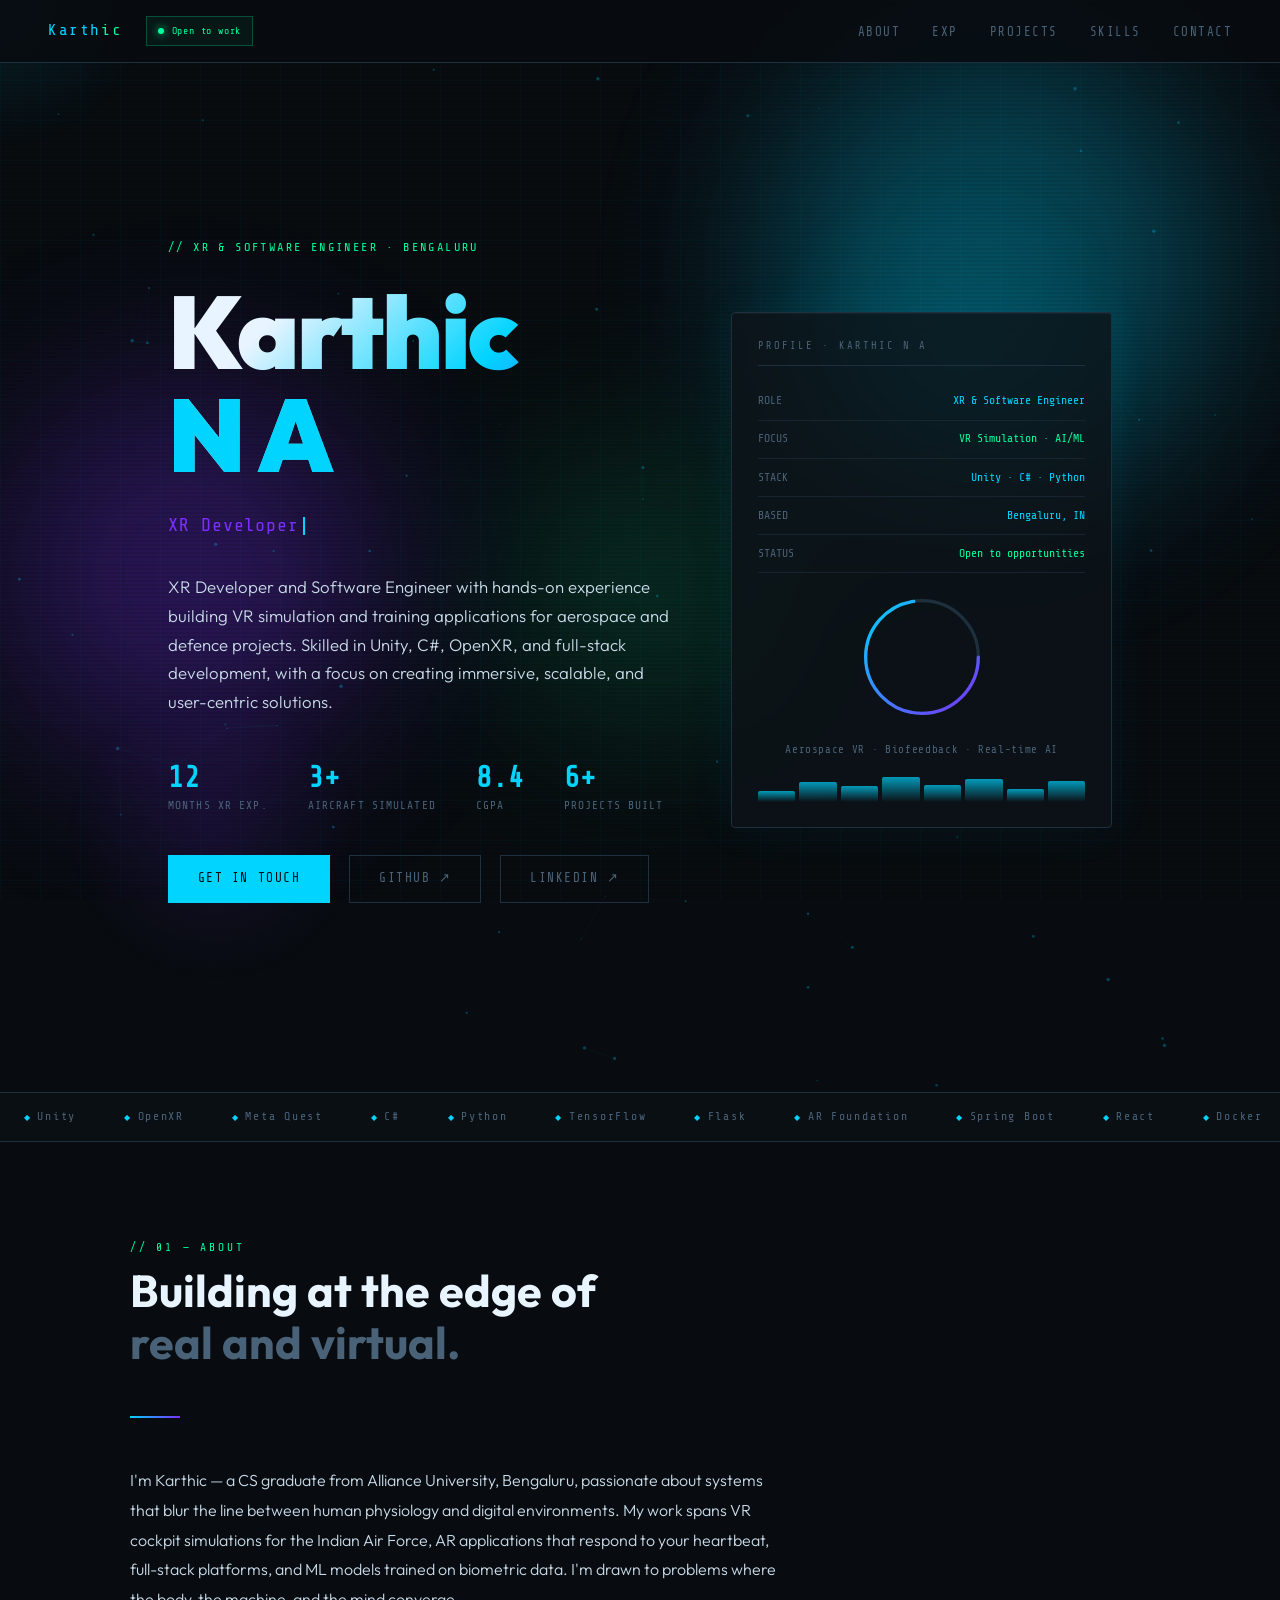
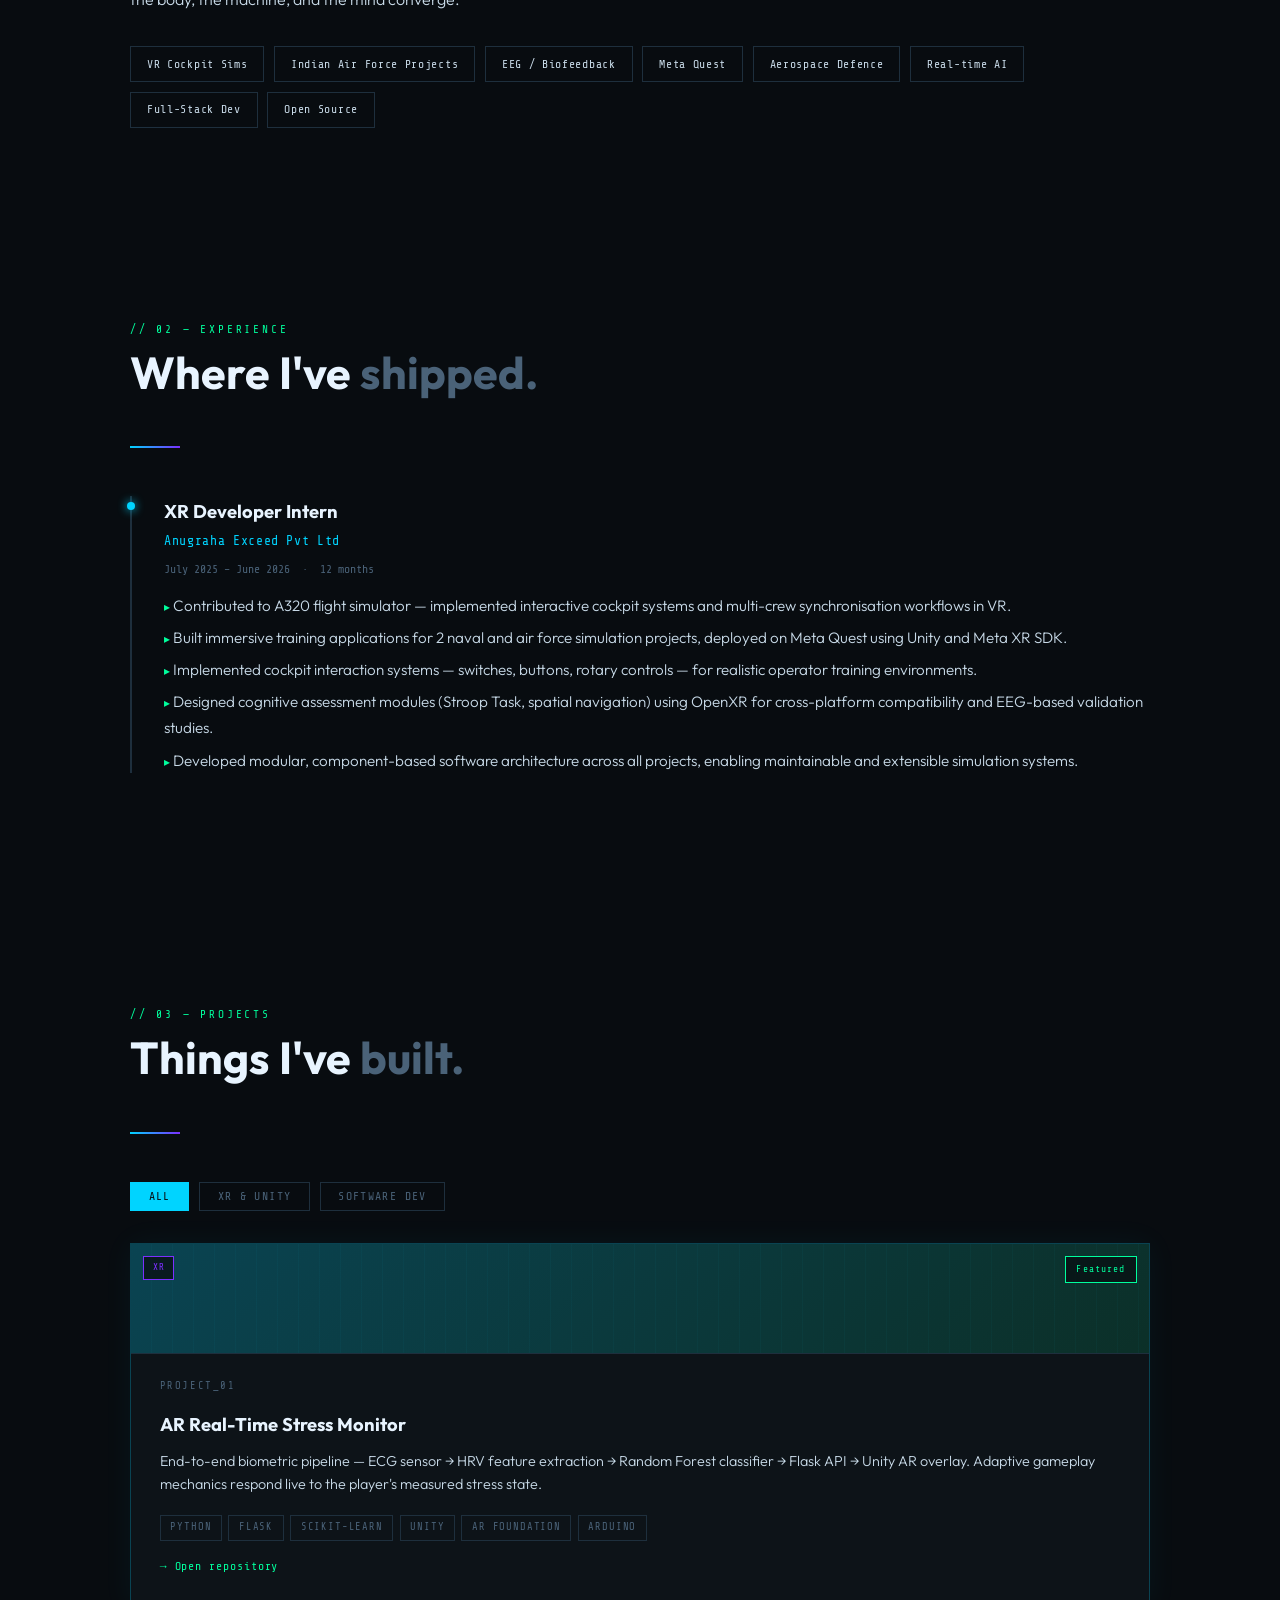
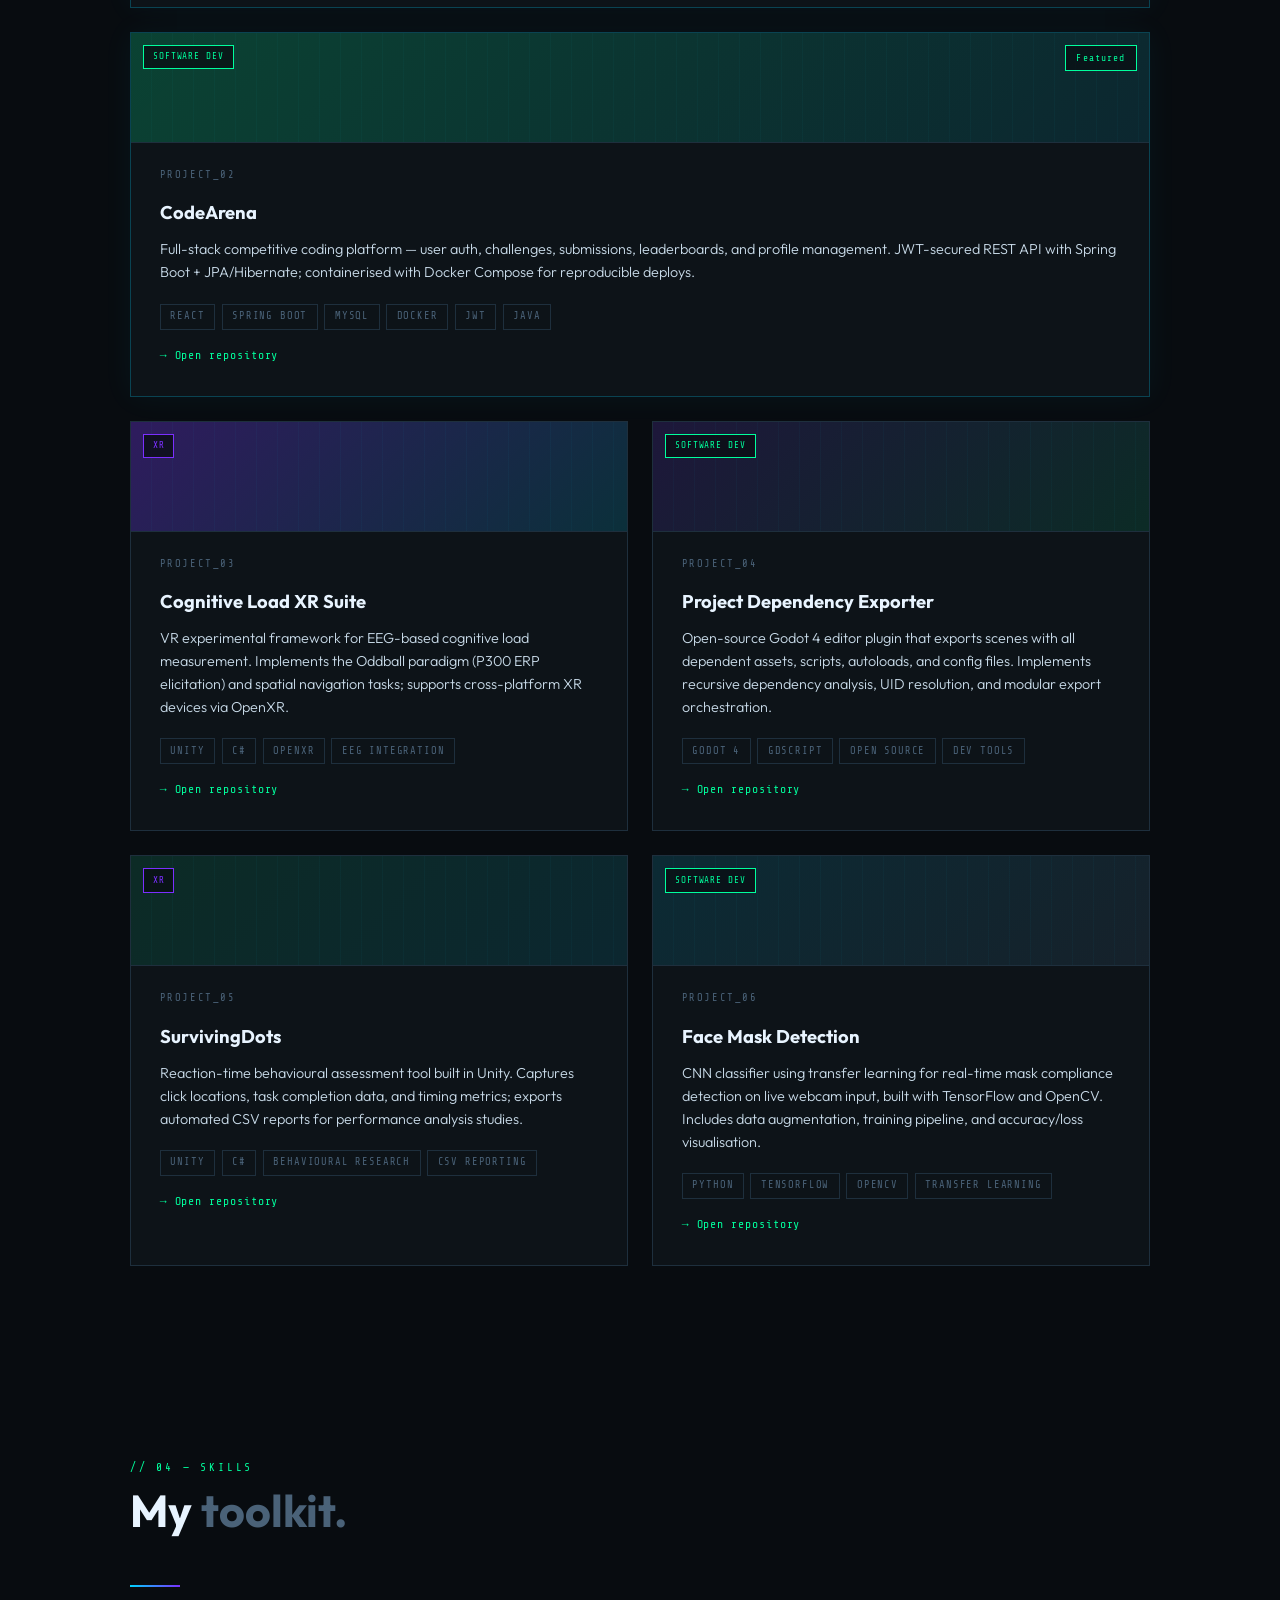
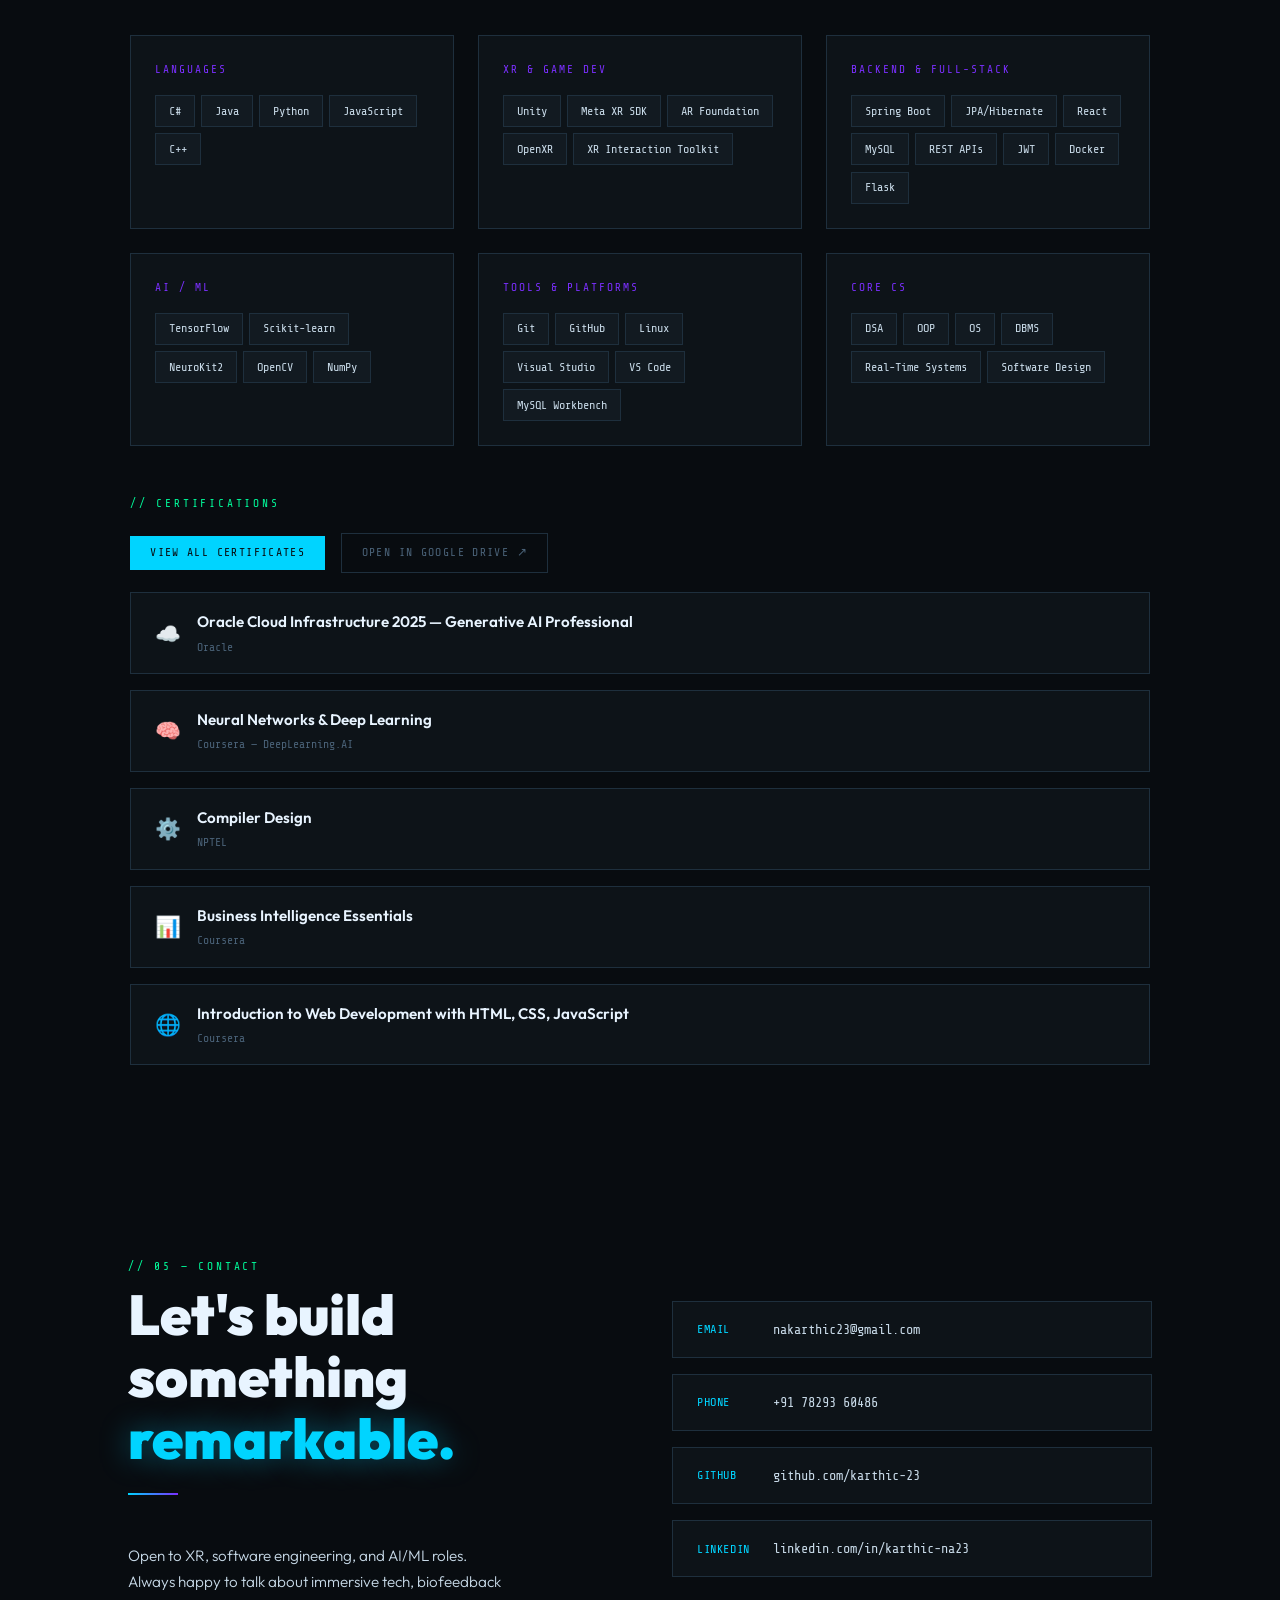
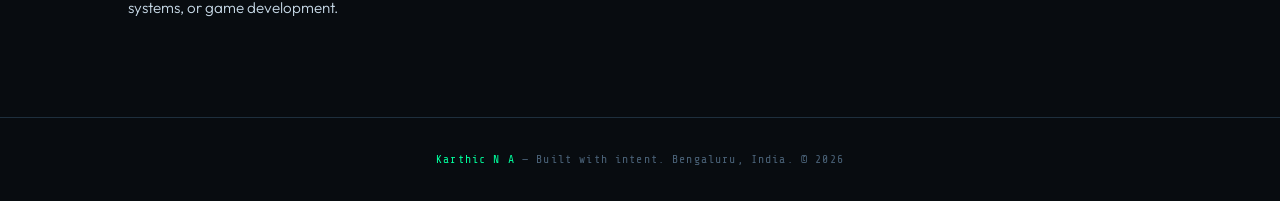
==== commit b295c034: "Update index.html" ====
--- a/index.html
+++ b/index.html
@@ -59,8 +59,8 @@
         <span id="typedRole">XR Developer</span><span class="cursor"></span>
       </div>
       <p class="hero-bio">
-        CS grad with 12 months building VR simulation systems for aerospace &amp; defence clients.
-        I bridge immersive XR environments with real-time AI — crafting applications that sense, adapt, and respond.
+        XR Developer and Software Engineer with hands-on experience building VR simulation and training applications for aerospace and defence projects. 
+        Skilled in Unity, C#, OpenXR, and full-stack development, with a focus on creating immersive, scalable, and user-centric solutions.
       </p>
       <div class="stat-row">
         <div class="stat"><div class="stat-num" data-count="12">0</div><div class="stat-label">Months XR Exp.</div></div>
